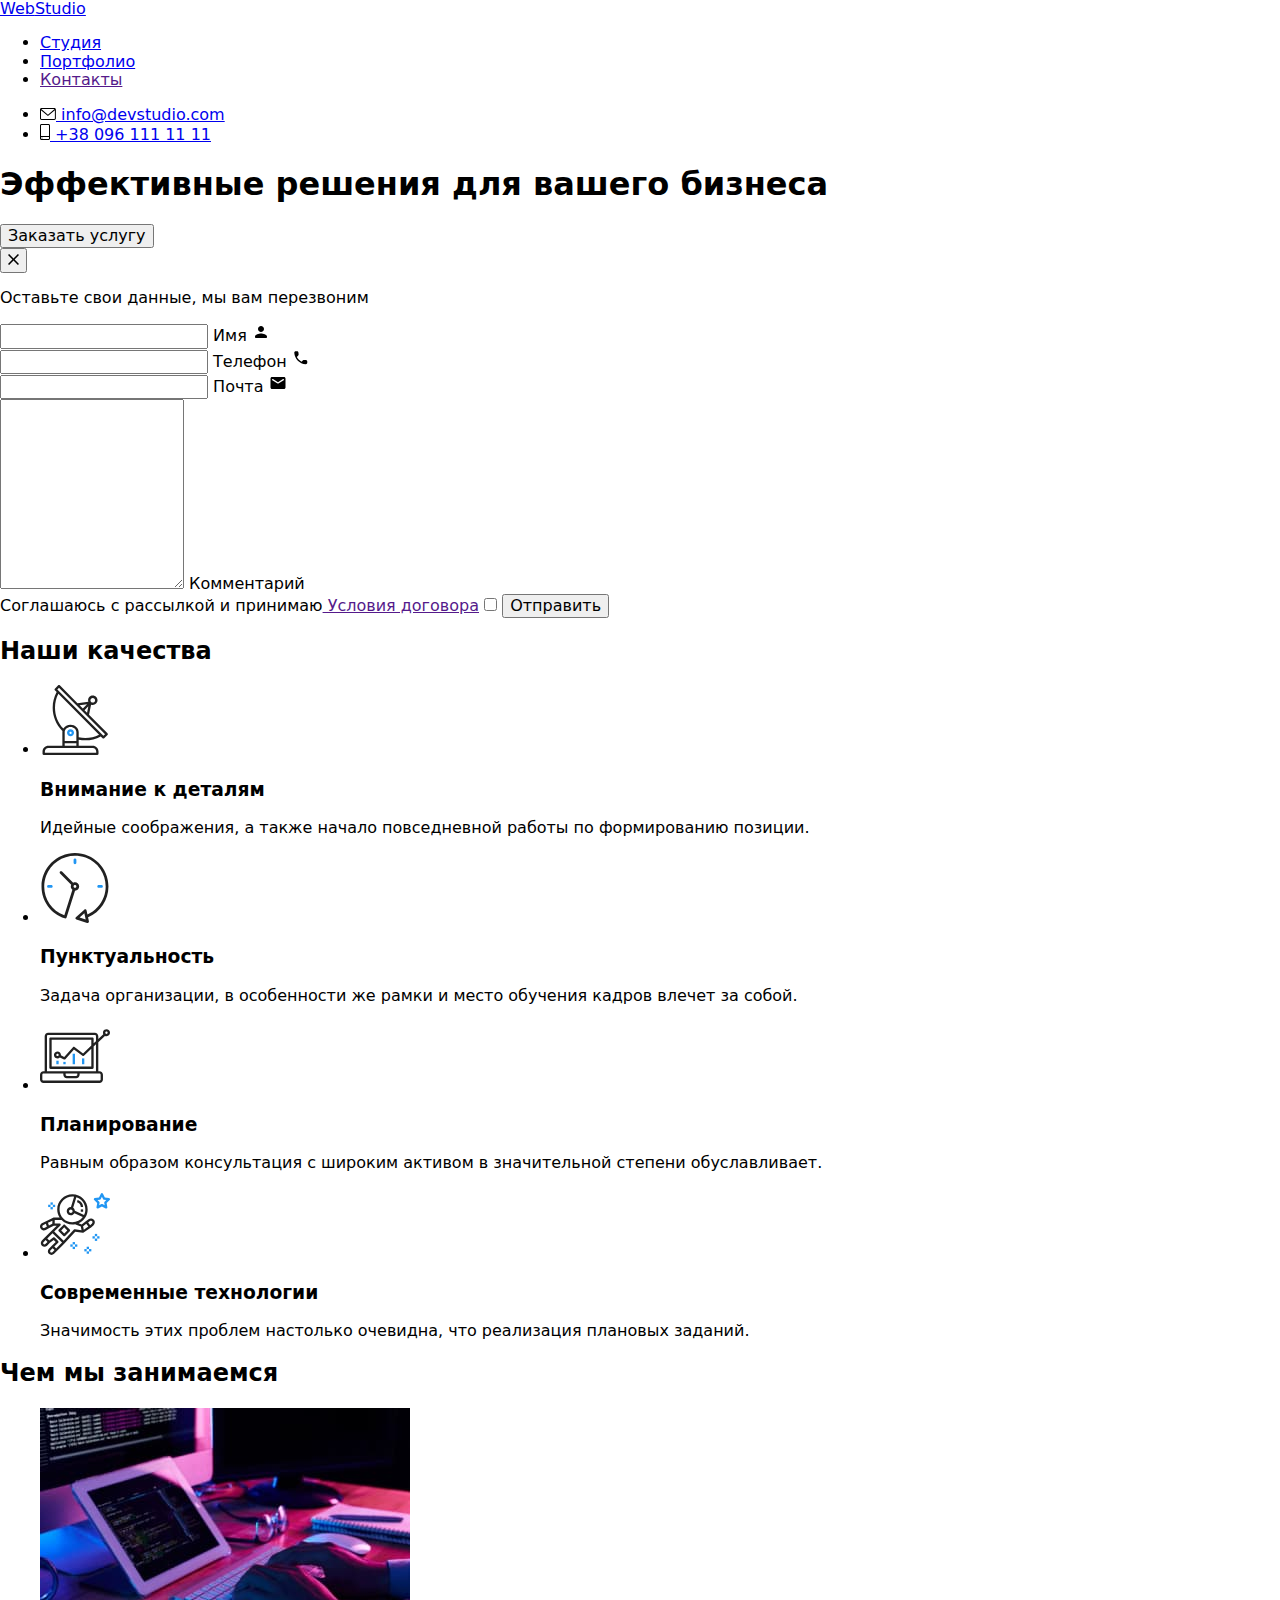
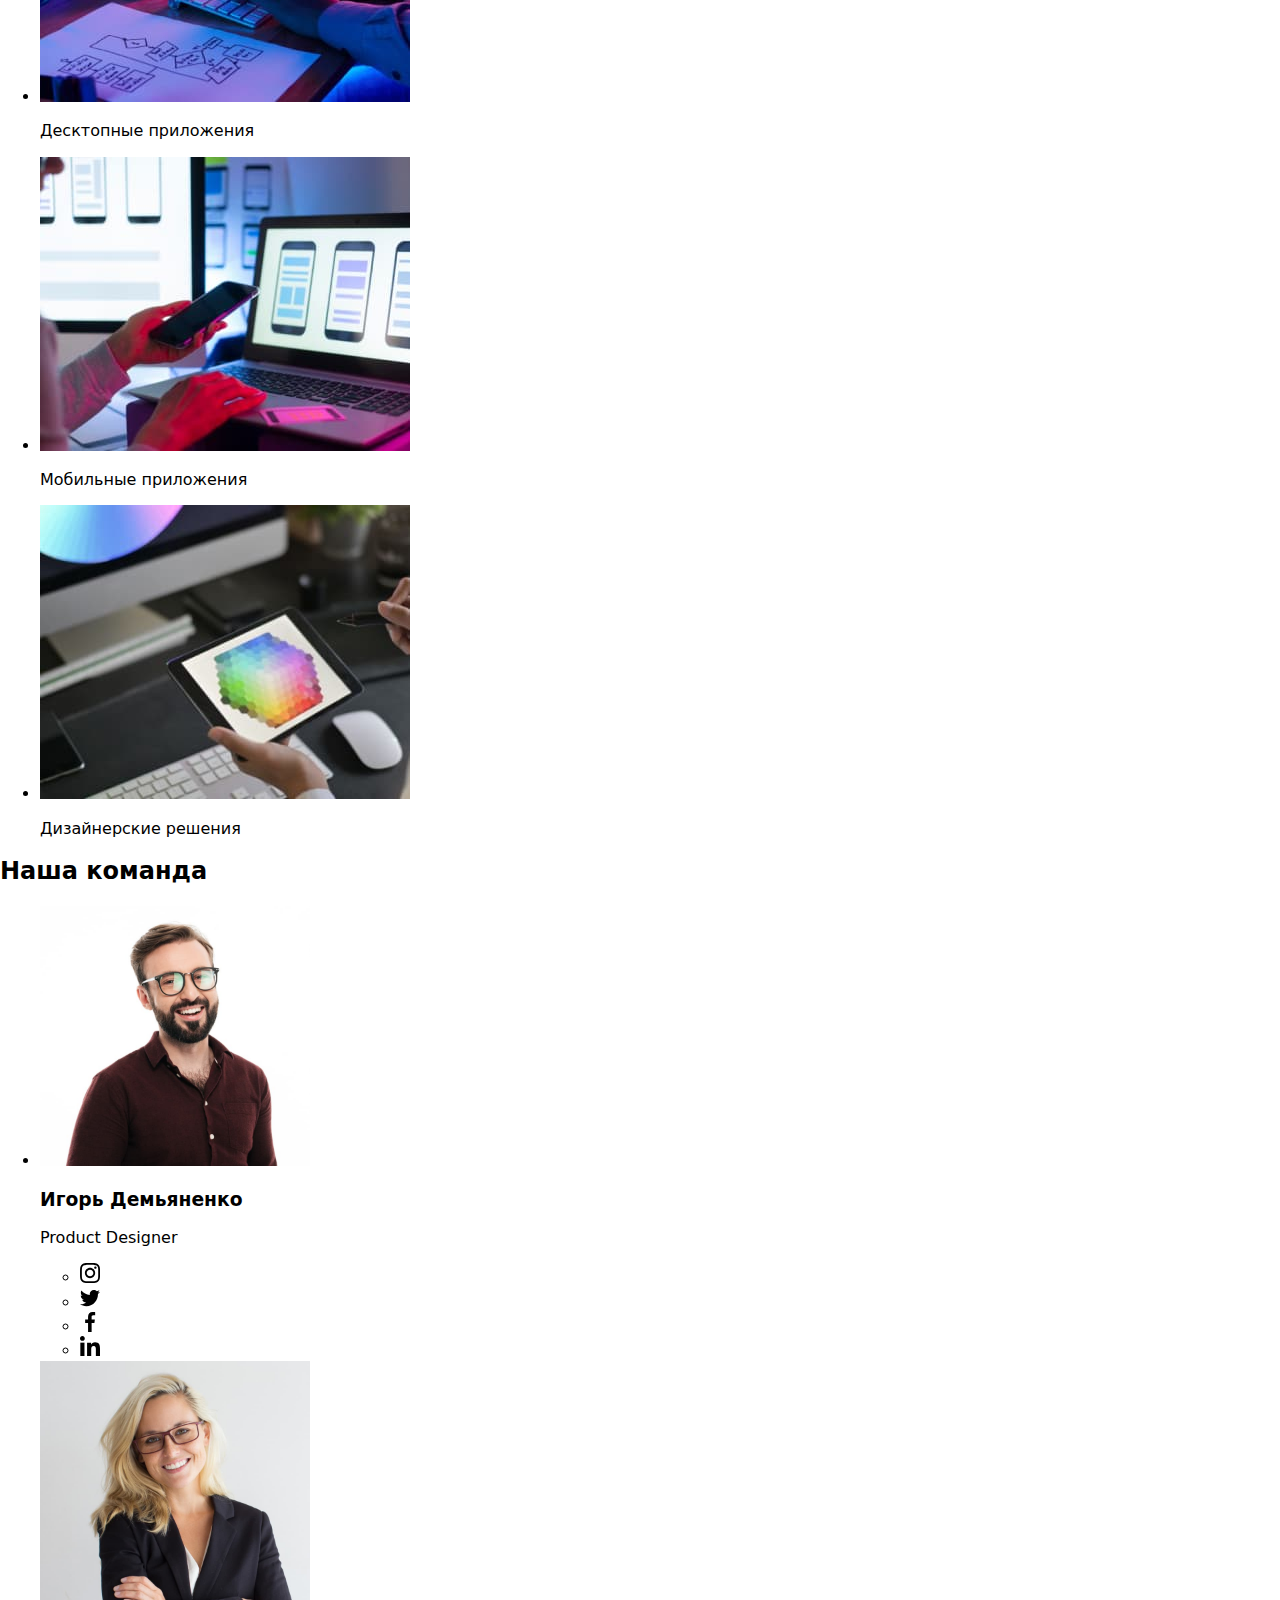
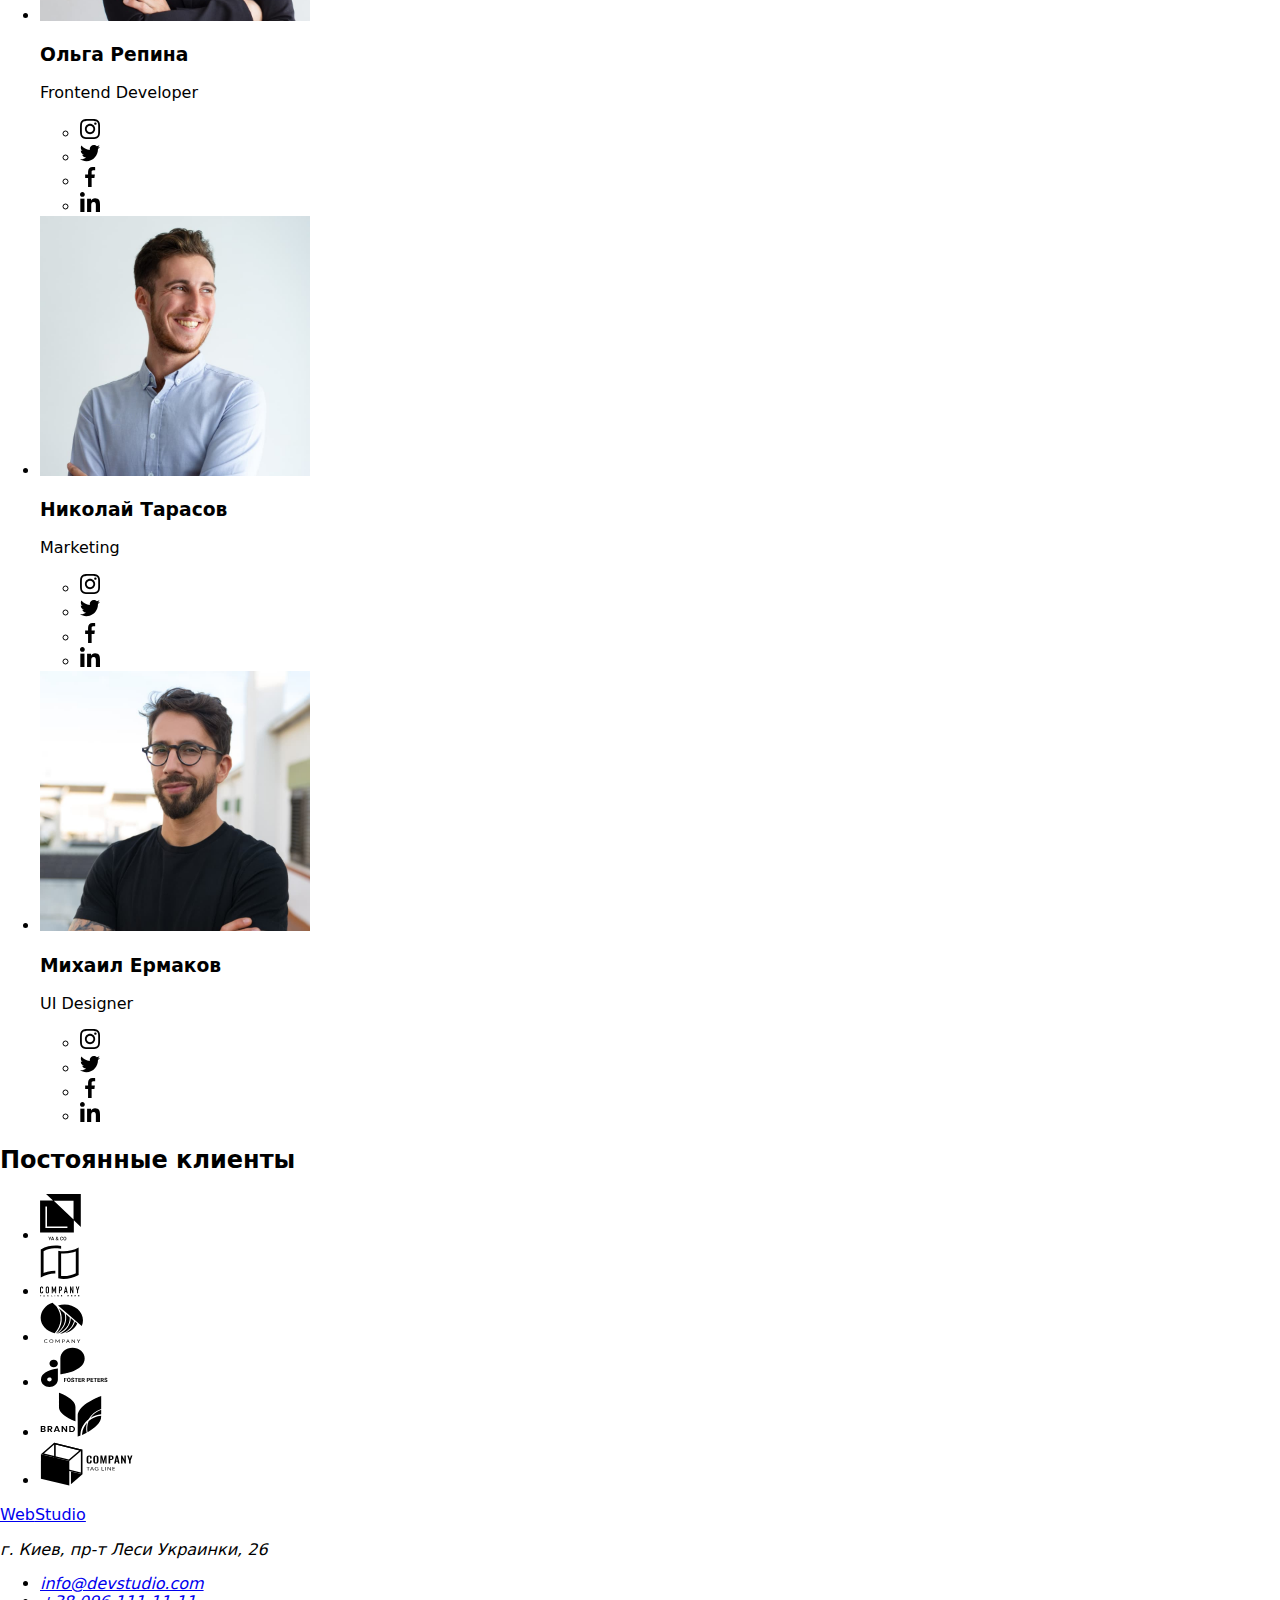
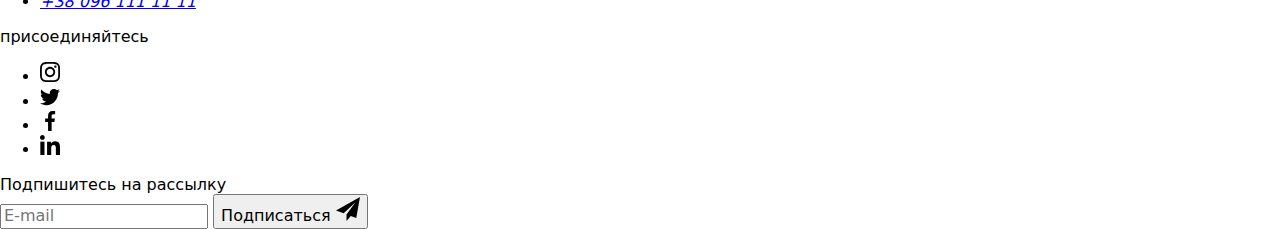
==== index.html @ 3dc2b3c8 "html" ====
<!DOCTYPE html>
<html lang="ru">
<head>
    <meta charset="UTF-8">
    <meta http-equiv="X-UA-Compatible" content="IE=edge">
    <meta name="viewport" content="width=device-width, initial-scale=1.0">
    <link rel="preconnect" href="https://fonts.googleapis.com">
    <link rel="preconnect" href="https://fonts.gstatic.com" crossorigin>
    <link href="https://fonts.googleapis.com/css2?family=Raleway:wght@700&family=Roboto:wght@400;500;700;900&display=swap"
        rel="stylesheet">
    <link rel="stylesheet" href="https://cdnjs.cloudflare.com/ajax/libs/modern-normalize/1.1.0/modern-normalize.min.css">
    <link rel="stylesheet" href="./css/main.min.css">
    <title>Document</title>
</head>
<body>
    <!-- Шапка -->
    <header class="header">        
        <div class="header__container">
                    <nav class="header__nav">
                        <a href="./index.html" class="logo logo--header">Web<span class="logo__element--black">Studio</span></a>
                        <ul class="header__list list">
                            <li class="header__items"><a href="./index.html" class="header__link header__link--current">Студия</a></li>
                            <li class="header__items"><a href="./portfolio.html" class="header__link">Портфолио</a></li>
                            <li class="header__items"><a href="" class="header__link">Контакты</a></li>
                        </ul>
                    </nav>
                    <ul class="header__list list">
                        <li class="header__items">                            
                            <a href="mailto:info@devstudio.com" class="header__link--inf">
                                <svg class="header__svg" width="16" height="12">
                                    <use href="./images/symbol-defs.svg#icon-envelope"></use>
                                </svg>
                                info@devstudio.com
                            </a>
                        </li>
                        <li class="header__items">
                            <a href="tel:+380961111111" class="header__link--inf">
                                <svg class="header__svg" width="10" height="16">
                                    <use href="./images/symbol-defs.svg#icon-smartphone"></use>
                                </svg>
                                +38 096 111 11 11
                            </a>
                        </li>
                    </ul>
        </div>     
    </header>   

    <!-- Основная часть -->
    <main>
        <!-- Герой -->
        <section class="hero">
            <div class="hero__container">
                <h1 class="hero__title">Эффективные решения для вашего бизнеса</h1>
                <button type="button" class="hero__button" data-modal-open>Заказать услугу</button>

                <div class="modal is-hidden" data-modal>
                    <div class="modal__content">
                        
                            <button type="button" class="modal__button--close" data-modal-close>
                                <svg class="modal__svg" width="11" height="11">
                                    <use href="./images/symbol-defs.svg#icon-close"></use>
                                </svg>
                            </button>                            
                        
                        <p class="modal__title">Оставьте свои данные, мы вам перезвоним</p>
                        <form class="form">
                            <div class="form__group">
                                <div class="form__elements">
                                    <input name="name-feedback" type="text" id="name-modal" class="form__input" placeholder=" ">
                                    <label for="name-modal" class="form__label">Имя</label>
                                    <svg class="form__svg" width="18" height="18">
                                        <use href="./images/symbol-defs.svg#icon-person"></use>
                                    </svg>
                                </div>
                                
                                <div class="form__elements">
                                    <input name="phone-feedback" type="tel" id="phone-modal" class="form__input" placeholder=" ">
                                    <label for="phone-modal" class="form__label">Телефон</label>
                                    <svg class="form__svg" width="18" height="18">
                                        <use href="./images/symbol-defs.svg#icon-phone"></use>
                                    </svg>
                                </div>
                                
                                <div class="form__elements">
                                    <input name="email-feedback" type="email" id="email-modal" class="form__input" placeholder=" ">
                                    <label for="email-modal" class="form__label">Почта</label>
                                    <svg class="form__svg" width="18" height="18">
                                        <use href="./images/symbol-defs.svg#icon-email"></use>
                                    </svg>
                                </div>
                                
                                <div class="form__elements">
                                    <textarea name="comments-feedback" id="comments-modal" rows="10" class="form__input form__input--textarea"
                                        placeholder=" "></textarea>
                                    <label for="comments-modal" class=" form__label form__label--textarea">Комментарий</label>                                    
                                </div>

                            </div>
                             <label for="check" class="form__checkbox--label">Соглашаюсь с рассылкой и принимаю<a class="form__link" href=""> Условия договора</a>
                                <input type="checkbox" id="check" class="form__checkbox--input">
                                <span class="form__checkbox--icon"></span>
                            </label>

                            <button type="submit" class="form__button">Отправить</button>
                            
                        </form>
                    </div>

                </div>
            </div>
        </section>

        <!-- качества -->
        <section class="quality">
            <div class="quality__container">                
                <h2 class="quality__title">Наши качества</h2>
                <ul class="quality__list list">
                    <li class="quality__item">
                        <div class="quality__img">                         
                            <svg class="quality__icon" width="70" height="70">
                                <use href="./images/symbol-defs.svg#icon-Group"></use>
                            </svg>
                        </div>
                        <h3 class="quality__name">Внимание к деталям</h3>
                        <p class="quality__description" lang="en">Идейные соображения, а также начало повседневной работы по формированию
                            позиции.</p>
                    </li>
                    <li class="quality__item">
                        <div class="quality__img">
                            <svg class="quality__icon" width="70" height="70">
                                <use href="./images/symbol-defs.svg#icon-clock"></use>
                            </svg>
                        </div>
                        <h3 class="quality__name">Пунктуальность</h3>
                        <p class="quality__description" lang="en">Задача организации, в особенности же рамки и место обучения кадров влечет за
                            собой.</p>
                    </li>
                    <li class="quality__item">
                        <div class="quality__img">
                            <svg class="quality__icon" width="70" height="70">
                                <use href="./images/symbol-defs.svg#icon-diagram"></use>
                            </svg>
                        </div>
                        <h3 class="quality__name">Планирование</h3>
                        <p class="quality__description" lang="en">Равным образом консультация с широким активом в значительной степени
                            обуславливает.</p>
                    </li>
                    <li class="quality__item">
                        <div class="quality__img">
                            <svg class="quality__icon" width="70" height="70">
                                <use href="./images/symbol-defs.svg#icon-astronaut"></use>
                            </svg>
                        </div>
                        <h3 class="quality__name">Современные технологии</h3>
                        <p class="quality__description" lang="en">Значимость этих проблем настолько очевидна, что реализация плановых заданий.
                        </p>
                    </li>
                </ul>
            </div>            
        </section>

        <!--Чем мы занимаемся  -->
        <section class="specialization">
            <div class="specialization__container">
                <h2 class="specialization__title">Чем мы занимаемся</h2>
                <ul class="specialization__list list">
                    <li class="specialization__item">
                        <img src="./images/1.jpg" alt="Работа над кодом" width="370" class="specialization__img">
                        <div class="specialization__content">
                            <p class="specialization__text">Десктопные приложения</p>
                        </div>
                    </li>
                    <li class="specialization__item">
                        <img src="./images/2.jpg" alt="Работа над макетом" width="370" class="specialization__img">
                        <div class="specialization__content">
                            <p class="specialization__text">Мобильные приложения</p>
                        </div>
                    </li>
                    <li class="specialization__item">
                        <img src="./images/3.jpg" alt="Работа над цветом" width="370" class="specialization__img">
                        <div class="specialization__content">
                            <p class="specialization__text">Дизайнерские решения</p>
                        </div>
                    </li>
                </ul>
            </div>
        </section>

        <!-- Наша команда -->
        <section class="employees">
            <div class="employees__container">
                <h2 class="employees__title">Наша команда</h2>
                <ul class = "employees__list list">
                    <li class="employees__item">
                        <img src="./images/p1.jpg" alt="Игорь Демьяненко" width="270" height="260" class="employees__img">
                        <div class="employees__content">
                            <h3 class="employees__name">Игорь Демьяненко</h3>
                            <p class="employees__position">Product Designer</p>
                            <ul class="networks list">
                                <li class="networks__item">
                                    <a href="" class="networks__link">
                                        <svg class="networks__svg" width="20" height="20">
                                            <use href="./images/symbol-defs.svg#icon-instagram"></use>
                                        </svg>
                                    </a>                                    
                                </li>
                                <li class="networks__item">
                                    <a href="" class="networks__link">
                                        <svg class="networks__svg" width="20" height="20">
                                            <use href="./images/symbol-defs.svg#icon-twitter"></use>
                                        </svg>
                                    </a>                                   
                                </li>
                                <li class="networks__item">
                                    <a href="" class="networks__link">
                                        <svg class="networks__svg" width="20" height="20">
                                            <use href="./images/symbol-defs.svg#icon-facebook"></use>
                                        </svg>
                                    </a>
                                </li>
                                <li class="networks__item">
                                   <a href="" class="networks__link">
                                        <svg class="networks__svg" width="20" height="20">
                                            <use href="./images/symbol-defs.svg#icon-linkedin"></use>
                                        </svg>
                                   </a>
                                </li>                                
                            </ul>
                        </div>
                    </li>
                    <li class="employees__item">
                        <img src="./images/p2.jpg" alt="Ольга Репина" width="270" height="260" class="employees__img">
                        <div class="employees__content">
                            <h3 class="employees__name">Ольга Репина</h3>
                            <p class="employees__position">Frontend Developer</p>
                             <ul class="networks list">
                                <li class="networks__item">
                                    <a href="" class="networks__link">
                                        <svg class="networks__svg" width="20" height="20">
                                            <use href="./images/symbol-defs.svg#icon-instagram"></use>
                                        </svg>
                                    </a>                                    
                                </li>
                                <li class="networks__item">
                                    <a href="" class="networks__link">
                                        <svg class="networks__svg" width="20" height="20">
                                            <use href="./images/symbol-defs.svg#icon-twitter"></use>
                                        </svg>
                                    </a>                                   
                                </li>
                                <li class="networks__item">
                                    <a href="" class="networks__link">
                                        <svg class="networks__svg" width="20" height="20">
                                            <use href="./images/symbol-defs.svg#icon-facebook"></use>
                                        </svg>
                                    </a>
                                </li>
                                <li class="networks__item">
                                   <a href="" class="networks__link">
                                        <svg class="networks__svg" width="20" height="20">
                                            <use href="./images/symbol-defs.svg#icon-linkedin"></use>
                                        </svg>
                                   </a>
                                </li>                                
                            </ul>
                        </div>
                    </li>
                    <li class="employees__item">
                        <img src="./images/p3.jpg" alt="Николай Тарасов" width="270" height="260" class="employees__img">
                        <div class="employees__content">
                            <h3 class="employees__name">Николай Тарасов</h3>
                            <p class="employees__position">Marketing</p>
                             <ul class="networks list">
                                <li class="networks__item">
                                    <a href="" class="networks__link">
                                        <svg class="networks__svg" width="20" height="20">
                                            <use href="./images/symbol-defs.svg#icon-instagram"></use>
                                        </svg>
                                    </a>                                    
                                </li>
                                <li class="networks__item">
                                    <a href="" class="networks__link">
                                        <svg class="networks__svg" width="20" height="20">
                                            <use href="./images/symbol-defs.svg#icon-twitter"></use>
                                        </svg>
                                    </a>                                   
                                </li>
                                <li class="networks__item">
                                    <a href="" class="networks__link">
                                        <svg class="networks__svg" width="20" height="20">
                                            <use href="./images/symbol-defs.svg#icon-facebook"></use>
                                        </svg>
                                    </a>
                                </li>
                                <li class="networks__item">
                                   <a href="" class="networks__link">
                                        <svg class="networks__svg" width="20" height="20">
                                            <use href="./images/symbol-defs.svg#icon-linkedin"></use>
                                        </svg>
                                   </a>
                                </li>                                
                            </ul>
                        </div>
                    </li>
                    <li class="employees__item">
                        <img src="./images/p4.jpg" alt="Михаил Ермаков" width="270" height="260" class="employees__img">
                        <div class="employees__content">
                            <h3 class="employees__name">Михаил Ермаков</h3>
                            <p class="employees__position">UI Designer</p>
                             <ul class="networks list">
                                <li class="networks__item">
                                    <a href="" class="networks__link">
                                        <svg class="networks__svg" width="20" height="20">
                                            <use href="./images/symbol-defs.svg#icon-instagram"></use>
                                        </svg>
                                    </a>                                    
                                </li>
                                <li class="networks__item">
                                    <a href="" class="networks__link">
                                        <svg class="networks__svg" width="20" height="20">
                                            <use href="./images/symbol-defs.svg#icon-twitter"></use>
                                        </svg>
                                    </a>                                   
                                </li>
                                <li class="networks__item">
                                    <a href="" class="networks__link">
                                        <svg class="networks__svg" width="20" height="20">
                                            <use href="./images/symbol-defs.svg#icon-facebook"></use>
                                        </svg>
                                    </a>
                                </li>
                                <li class="networks__item">
                                   <a href="" class="networks__link">
                                        <svg class="networks__svg" width="20" height="20">
                                            <use href="./images/symbol-defs.svg#icon-linkedin"></use>
                                        </svg>
                                   </a>
                                </li>                                
                            </ul>
                        </div>
                    </li>
                </ul>
            </div>
        </section>

        <!-- Постоянные клиенты -->
        <section class="customers">
            <div class="customers__container">
                <h2 class="customers__title">Постоянные клиенты</h2>
                <ul class="customers__list list">
                    <li class="customers__item">
                        <a class="customers__link" href="">
                            <svg class="customers__icon" width="41" height="46.7">
                                <use href="./images/symbol-defs.svg#icon-logo1"></use>
                            </svg>
                        </a>                        
                    </li>
                    <li class="customers__item">
                        <a class="customers__link" href="">
                            <svg class="customers__icon" width="40" height="52">
                                <use href="./images/symbol-defs.svg#icon-logo2"></use>
                            </svg>
                        </a>
                    </li>
                    <li class="customers__item">
                        <a class="customers__link" href="">
                            <svg class="customers__icon" width="43.46" height="41.18">
                                <use href="./images/symbol-defs.svg#icon-logo3"></use>
                            </svg>
                        </a>
                    </li>
                    <li class="customers__item">
                        <a class="customers__link" href="">
                            <svg class="customers__icon" width="84.44" height="40.62">
                                <use href="./images/symbol-defs.svg#icon-logo4"></use>
                            </svg>
                        </a>
                    </li>
                    <li class="customers__item">
                        <a class="customers__link" href="">
                            <svg class="customers__icon" width="62.54" height="45.43">
                                <use href="./images/symbol-defs.svg#icon-logo5"></use>
                            </svg>
                        </a>
                    </li>
                    <li class="customers__item">
                       <a class="customers__link" href="">
                           <svg class="customers__icon" width="93.79" height="43.93">
                                <use href="./images/symbol-defs.svg#icon-logo6"></use>
                            </svg>
                        </a>
                    </li>
                </ul>
            </div>
        </section>
    </main>
    
    <!-- подвал -->
    <footer class="footer">        
            <div class="footer__container">
                <div class="footer__content--right">
                    <a href="./index.html" class="logo">Web<span class="logo__element--white">Studio</span></a>
                    <address class="footer__address">
                        <p class="footer__text">г. Киев, пр-т Леси Украинки, 26</p>
                        <ul class="footer__list list">
                            <li class="footer__item"><a href="mailto:info@devstudio.com" class="footer__link">info@devstudio.com</a></li>
                            <li class="footer__item"><a href="tel:+380961111111" class="footer__link">+38 096 111 11 11</a></li>
                        </ul>
                    </address>
                </div>
                <div class="footer__content--networks">
                    <p class="footer__text--networks">присоединяйтесь</p>
                    <ul class="networks list">
                        <li class="networks__item">
                            <a href="" class="networks__link networks__link--footer">
                                <svg class="networks__svg networks__svg--footer" width="20" height="20">
                                    <use href="./images/symbol-defs.svg#icon-instagram"></use>
                                </svg>
                            </a>
                        </li>
                        <li class="networks__item">
                            <a href="" class="networks__link networks__link--footer">
                                <svg class="networks__svg networks__svg--footer" width="20" height="20">
                                    <use href="./images/symbol-defs.svg#icon-twitter"></use>
                                </svg>
                            </a>
                        </li>
                        <li class="networks__item">
                            <a href="" class="networks__link networks__link--footer">
                                <svg class="networks__svg networks__svg--footer" width="20" height="20">
                                    <use href="./images/symbol-defs.svg#icon-facebook"></use>
                                </svg>
                            </a>
                        </li>
                        <li class="networks__item">
                            <a href="" class="networks__link networks__link--footer">
                                <svg class="networks__svg networks__svg--footer" width="20" height="20">
                                    <use href="./images/symbol-defs.svg#icon-linkedin"></use>
                                </svg>
                            </a>
                        </li>
                    </ul>
                </div>
                <div class="footer__content--left">
                    <label for="email-footer" class="footer__label"> Подпишитесь на рассылку</label>
                    <div class="footer__content-button-input">                        
                        <input type="email" id="email-footer" class="footer__input" placeholder="E-mail">
                        <button type="submit" class="footer__button">
                            Подписаться
                            <svg class="footer__icon" width="24" height="24">
                                <use href="./images/symbol-defs.svg#icon-send"></use>
                            </svg>
                        </button>
                    </div>
                    
                </div>
            </div>    
    </footer>

    <script src="./js/modal.js"></script>
</body>
</html>
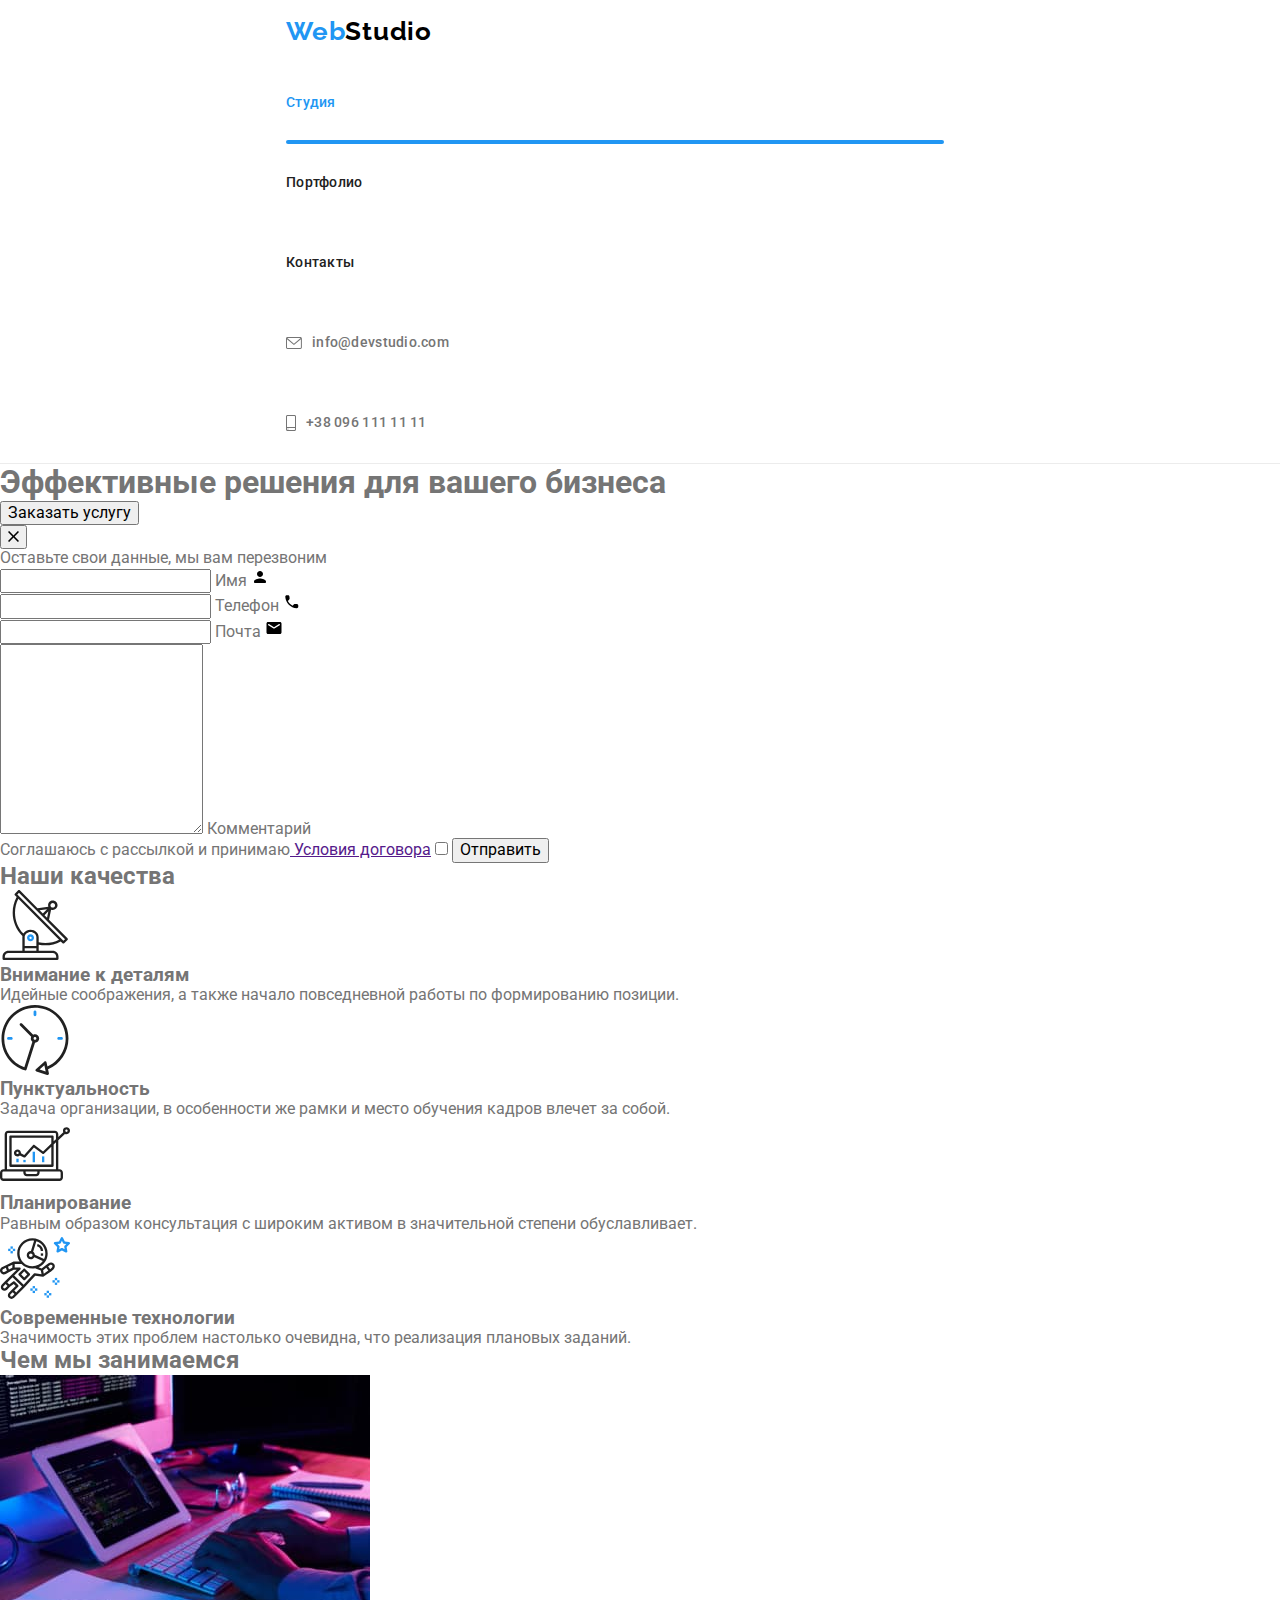
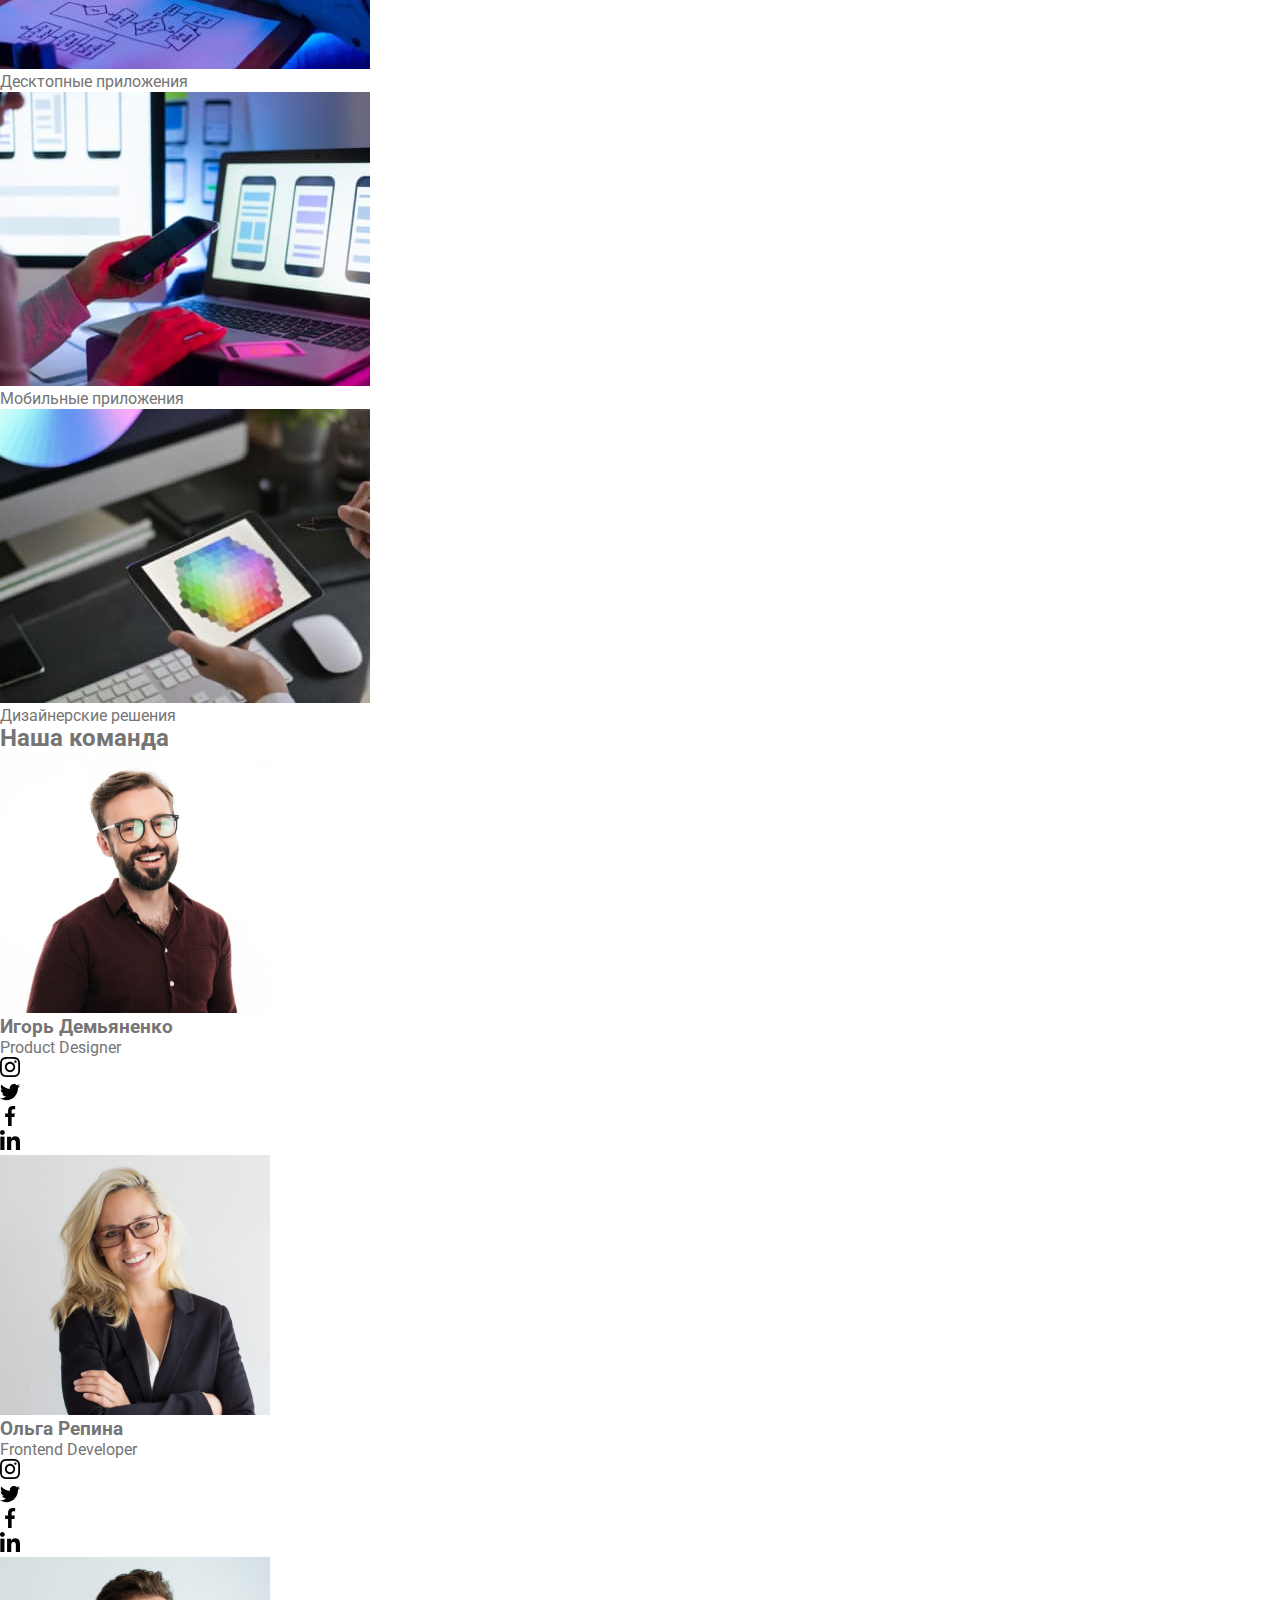
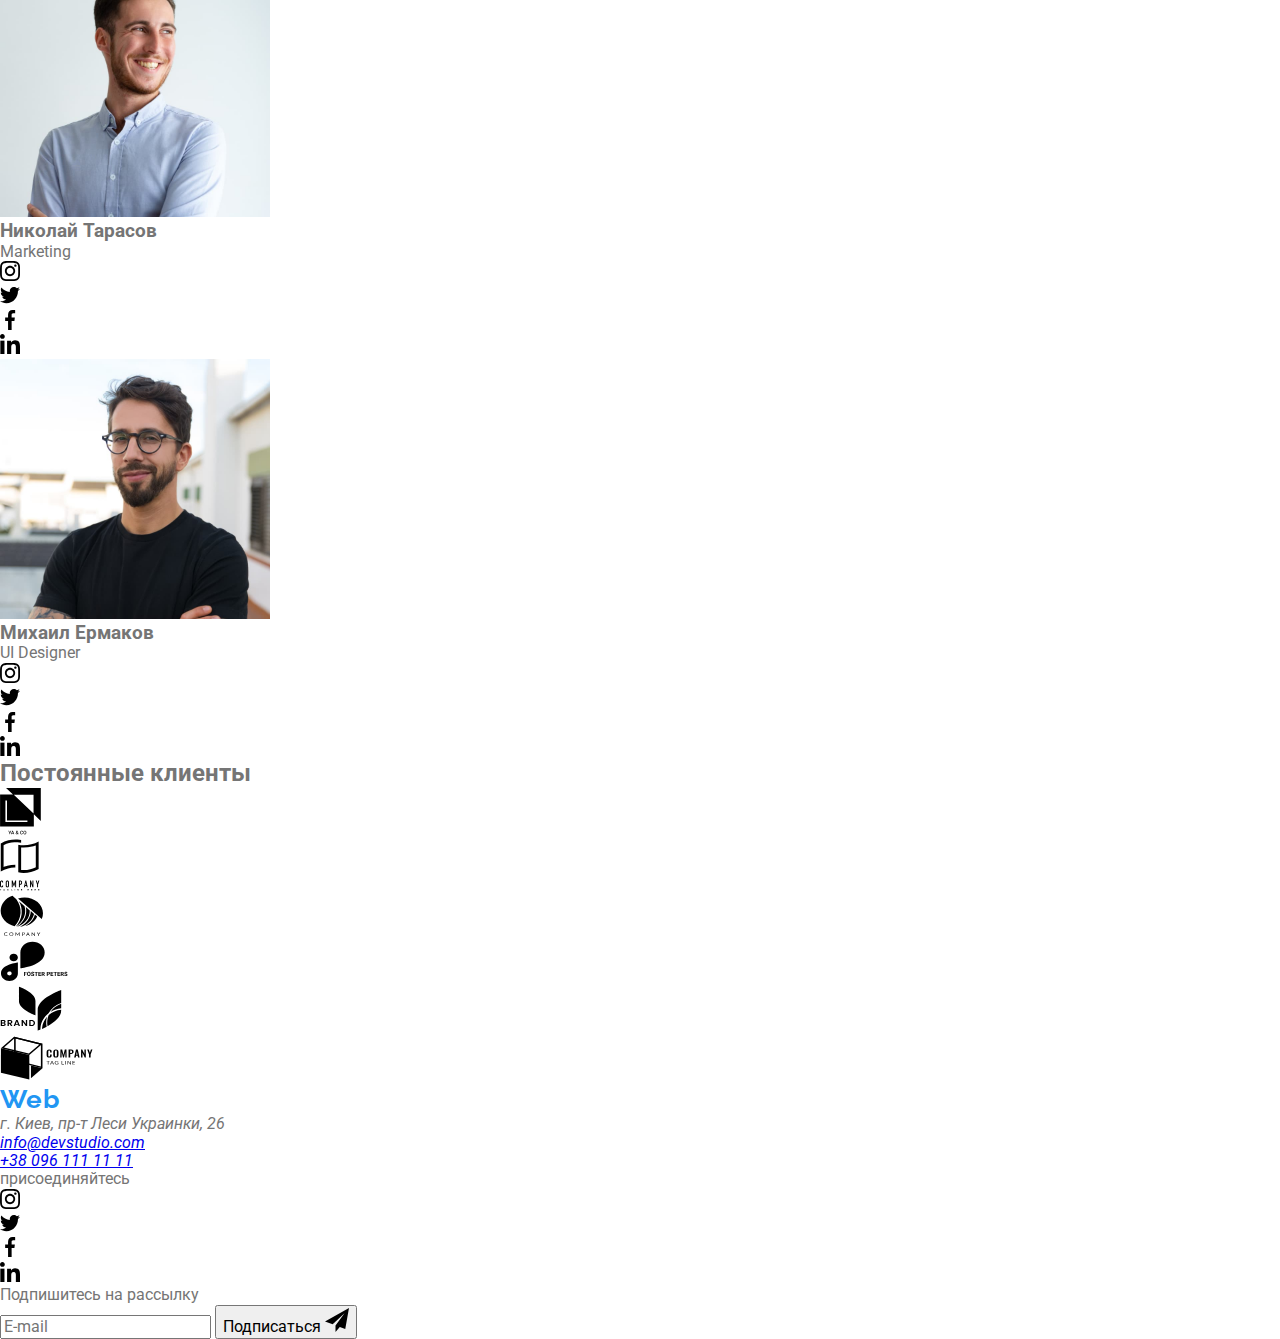
==== commit 1d0a4aa6: "menu" ====
--- a/index.html
+++ b/index.html
@@ -9,39 +9,68 @@
     <link href="https://fonts.googleapis.com/css2?family=Raleway:wght@700&family=Roboto:wght@400;500;700;900&display=swap"
         rel="stylesheet">
     <link rel="stylesheet" href="https://cdnjs.cloudflare.com/ajax/libs/modern-normalize/1.1.0/modern-normalize.min.css">
-    <link rel="stylesheet" href="./css/main.min.css">
+    <link rel="stylesheet" href="./css/main.css">
     <title>Document</title>
 </head>
-<body>
+<body class="body">
     <!-- Шапка -->
     <header class="header">        
         <div class="header__container">
-                    <nav class="header__nav">
-                        <a href="./index.html" class="logo logo--header">Web<span class="logo__element--black">Studio</span></a>
-                        <ul class="header__list list">
-                            <li class="header__items"><a href="./index.html" class="header__link header__link--current">Студия</a></li>
-                            <li class="header__items"><a href="./portfolio.html" class="header__link">Портфолио</a></li>
-                            <li class="header__items"><a href="" class="header__link">Контакты</a></li>
-                        </ul>
-                    </nav>
-                    <ul class="header__list list">
-                        <li class="header__items">                            
-                            <a href="mailto:info@devstudio.com" class="header__link--inf">
-                                <svg class="header__svg" width="16" height="12">
-                                    <use href="./images/symbol-defs.svg#icon-envelope"></use>
-                                </svg>
-                                info@devstudio.com
-                            </a>
-                        </li>
-                        <li class="header__items">
-                            <a href="tel:+380961111111" class="header__link--inf">
-                                <svg class="header__svg" width="10" height="16">
-                                    <use href="./images/symbol-defs.svg#icon-smartphone"></use>
-                                </svg>
-                                +38 096 111 11 11
-                            </a>
-                        </li>
-                    </ul>
+            <a href="./index.html" class="logo logo--header">Web<span class="logo__element--black">Studio</span></a>
+                    
+            <button type="button" class="header__button--burger" aria-expanded="false" aria-controls="menu-container" data-menu-button>
+                <svg  width="40" height="40">
+                    <use class="header__icon header__icon--open" href="./images/symbol-defs.svg#icon-menu"></use>
+                    <use class="header__icon header__icon--close" href="./images/symbol-defs.svg#icon-menu-close"></use>
+                </svg>
+            </button>
+
+            <div class="header__menu" data-menu>
+                        <nav class="header__nav">
+                            <ul class="header__list list">
+                                <li class="header__items"><a href="./index.html" class="header__link header__link--current">Студия</a></li>
+                                <li class="header__items"><a href="./portfolio.html" class="header__link">Портфолио</a></li>
+                                <li class="header__items"><a href="" class="header__link">Контакты</a></li>
+                            </ul>
+                        </nav>
+                        <div class="header__feedback">
+                            <ul class="header__list list">
+                                <li class="header__items">
+                                    <a href="mailto:info@devstudio.com" class="header__link--inf">
+                                        <svg class="header__svg" width="16" height="12">
+                                            <use href="./images/symbol-defs.svg#icon-envelope"></use>
+                                        </svg>
+                                        info@devstudio.com
+                                    </a>
+                                </li>
+                                <li class="header__items">
+                                    <a href="tel:+380961111111" class="header__link--inf">
+                                        <svg class="header__svg" width="10" height="16">
+                                            <use href="./images/symbol-defs.svg#icon-smartphone"></use>
+                                        </svg>
+                                        +38 096 111 11 11
+                                    </a>
+                                </li>
+                            </ul>
+                            
+                            <ul class="header__list list header__list--networks">
+                                <li class="header__networks">
+                                    <a href="" class="header__link">Instagram</a>
+                                </li>
+                                <li class="header__networks">
+                                    <a href="" class="header__link">Twitter</a>
+                                </li>
+                                <li class="header__networks">
+                                    <a href="" class="header__link">Facebook</a>
+                                </li>
+                                <li class="header__networks">
+                                    <a href="" class="header__link">LinkedIn</a>
+                                </li>
+                            </ul>
+                        </div>
+            </div>
+
+                   
         </div>     
     </header>   
 
@@ -458,5 +487,6 @@
     </footer>
 
     <script src="./js/modal.js"></script>
+    <script src="./js/menu.js"></script>
 </body>
 </html>--- a/css/main.css
+++ b/css/main.css
@@ -0,0 +1,341 @@
+:root {
+  --primary-text-color: #757575;
+  --title-text-color: #212121;
+  --accent-color: #2196f3;
+  --primary-white-color: #ffffff;
+  --second-bg-color: #f5f4fa;
+  --logo-black: #000000;
+  --hero-footer-bg: #2f303a;
+  --addres-color: rgba(255, 255, 255, 0.6);
+  --border-color: #ececec;
+  --network-color: #afb1b8;
+  --network-bg-footer: rgba(255, 255, 255, 0.1);
+  --overlay-card-bgcolor: rgba(33, 150, 243, 0.9);
+  --backdrop-bg: rgba(0, 0, 0, 0.2);
+}
+
+body {
+  background-color: var(--primary-white-color);
+  color: var(--primary-text-color);
+  font-family: Roboto, sans-serif;
+  font-style: normal;
+}
+
+h1,
+h2,
+h3,
+h4,
+p,
+ul {
+  margin: 0;
+  padding: 0;
+}
+
+.list {
+  list-style: none;
+}
+
+.header__container {
+  padding: 0 15px;
+  /*outline: 1px solid red;*/
+  margin: 0 auto;
+  width: 1200px;
+}
+
+@media screen and (max-width: 767px) {
+  .header__container {
+    width: 450px;
+  }
+}
+
+@media screen and (min-width: 768px) and (max-width: 1599px) {
+  .header__container {
+    width: 738px;
+  }
+}
+
+.logo {
+  display: block;
+  color: var(--accent-color);
+  font-family: Raleway, sans-serif;
+  font-style: normal;
+  font-weight: bold;
+  font-size: 26px;
+  line-height: 31px;
+  letter-spacing: 0.03em;
+  text-decoration: none;
+}
+
+.logo--header {
+  padding: 16px 0;
+}
+
+@media screen and (min-width: 768px) {
+  .logo--header {
+    margin-right: 90px;
+  }
+}
+
+.logo__element--black {
+  color: var(--logo-black);
+}
+
+.logo__element--white {
+  color: var(--primary-white-color);
+}
+
+.header {
+  border-bottom: 1px solid var(--border-color);
+}
+
+.header__container {
+  position: relative;
+}
+
+@media screen and (min-width: 768px) {
+  .header__list > .header__items:not(:last-child) {
+    margin-right: 50px;
+  }
+}
+
+.header__svg {
+  margin-right: 10px;
+  fill: currentColor;
+  -webkit-transition: fill 250ms cubic-bezier(0.4, 0, 0.2, 1);
+  transition: fill 250ms cubic-bezier(0.4, 0, 0.2, 1);
+}
+
+@media screen and (max-width: 767px) {
+  .header__svg {
+    display: none;
+  }
+}
+
+.header__link--inf:focus > .header__svg,
+.header__link--inf:hover > .header__svg {
+  fill: currentColor;
+}
+
+.header__button--burger {
+  display: none;
+}
+
+@media screen and (max-width: 767px) {
+  .header__button--burger {
+    position: absolute;
+    z-index: 1000;
+    top: 10px;
+    right: 15px;
+    display: -webkit-box;
+    display: -ms-flexbox;
+    display: flex;
+    -webkit-box-align: center;
+        -ms-flex-align: center;
+            align-items: center;
+    -webkit-box-pack: center;
+        -ms-flex-pack: center;
+            justify-content: center;
+    border: none;
+    background-color: var(--primary-white-color);
+  }
+}
+
+.header__icon {
+  fill: var(--title-text-color);
+  -webkit-transition: fill 250ms cubic-bezier(0.4, 0, 0.2, 1);
+  transition: fill 250ms cubic-bezier(0.4, 0, 0.2, 1);
+}
+
+.header__button--burger:hover .header__icon,
+.header__button--burger:focus .header__icon {
+  fill: var(--accent-color);
+}
+
+.header__icon--close {
+  display: none;
+}
+
+.header__button--burger.is-open .header__icon--close {
+  display: block;
+}
+
+.header__button--burger.is-open .header__icon--open {
+  display: none;
+}
+
+.header__button--burger.is-open {
+  position: fixed;
+}
+
+.header__button--burger.is-open .body {
+  overflow: hidden;
+}
+
+@media screen and (max-width: 767px) {
+  .header__menu.is-open {
+    display: block;
+    position: fixed;
+    top: 0;
+    left: 0;
+    opacity: 1;
+    width: 100%;
+    height: 100vh;
+    background-color: var(--primary-white-color);
+    z-index: 100;
+    padding: 48px 40px;
+  }
+}
+
+@media screen and (max-width: 767px) {
+  .header__menu {
+    display: none;
+    -webkit-transition: opacity 250ms cubic-bezier(0.4, 0, 0.2, 1);
+    transition: opacity 250ms cubic-bezier(0.4, 0, 0.2, 1);
+  }
+}
+
+.header__list--networks {
+  display: none;
+}
+
+@media screen and (max-width: 767px) {
+  .header__list--networks {
+    display: -webkit-box;
+    display: -ms-flexbox;
+    display: flex;
+    margin-top: 64px;
+    vertical-align: bottom;
+  }
+}
+
+@media screen and (max-width: 767px) {
+  .header__feedback {
+    position: absolute;
+    left: 40px;
+    bottom: 48px;
+  }
+}
+
+.header__networks .header__link {
+  font-weight: 500;
+  font-size: 18px;
+  line-height: 1.22;
+  letter-spacing: 0.02em;
+  color: var(--accent-color);
+}
+
+.header__networks {
+  position: relative;
+  display: -webkit-box;
+  display: -ms-flexbox;
+  display: flex;
+}
+
+.header__networks:not(:last-child) {
+  margin-right: 10px;
+  border-right: 1px solid rgba(33, 33, 33, 0.2);
+}
+
+.header__networks:not(:last-child) .header__link {
+  padding-right: 10px;
+}
+
+.header__link {
+  display: block;
+  text-decoration: none;
+  color: var(--title-text-color);
+  font-weight: 500;
+  font-size: 14px;
+  line-height: 1.14;
+  letter-spacing: 0.02em;
+  -webkit-transition: color 250ms cubic-bezier(0.4, 0, 0.2, 1);
+  transition: color 250ms cubic-bezier(0.4, 0, 0.2, 1);
+}
+
+@media screen and (max-width: 767px) {
+  .header__items:not(:last-child) .header__link {
+    padding-bottom: 32px;
+  }
+}
+
+.header__link:focus, .header__link:hover {
+  color: var(--accent-color);
+}
+
+@media screen and (max-width: 767px) {
+  .header__link {
+    font-size: 40px;
+    line-height: 1.18;
+  }
+}
+
+@media screen and (min-width: 768px) {
+  .header__link {
+    padding: 32px 0;
+  }
+}
+
+.header__link--current {
+  color: var(--accent-color);
+  position: relative;
+}
+
+.header__link--current::after {
+  content: '';
+  position: absolute;
+  display: block;
+  left: 0;
+  bottom: -1px;
+  width: 100%;
+  height: 4px;
+  border-radius: 2px;
+  background-color: var(--accent-color);
+}
+
+@media screen and (max-width: 767px) {
+  .header__link--current::after {
+    display: none;
+  }
+}
+
+.header__link--inf {
+  display: block;
+  color: var(--primary-text-color);
+  text-decoration: none;
+  font-weight: 500;
+  font-size: 14px;
+  line-height: 1.14;
+  letter-spacing: 0.02em;
+  -webkit-transition: color 250ms cubic-bezier(0.4, 0, 0.2, 1);
+  transition: color 250ms cubic-bezier(0.4, 0, 0.2, 1);
+}
+
+@media screen and (max-width: 767px) {
+  .header__items:not(:last-child) .header__link--inf {
+    padding-bottom: 32px;
+  }
+}
+
+.header__link--inf:hover, .header__link--inf:focus {
+  color: var(--accent-color);
+}
+
+@media screen and (max-width: 767px) {
+  .header__link--inf {
+    font-size: 24px;
+    line-height: 1.17;
+  }
+}
+
+@media screen and (min-width: 768px) {
+  .header__link--inf {
+    display: -webkit-box;
+    display: -ms-flexbox;
+    display: flex;
+    -webkit-box-align: center;
+        -ms-flex-align: center;
+            align-items: center;
+    padding: 32px 0;
+  }
+}
+/*# sourceMappingURL=main.css.map */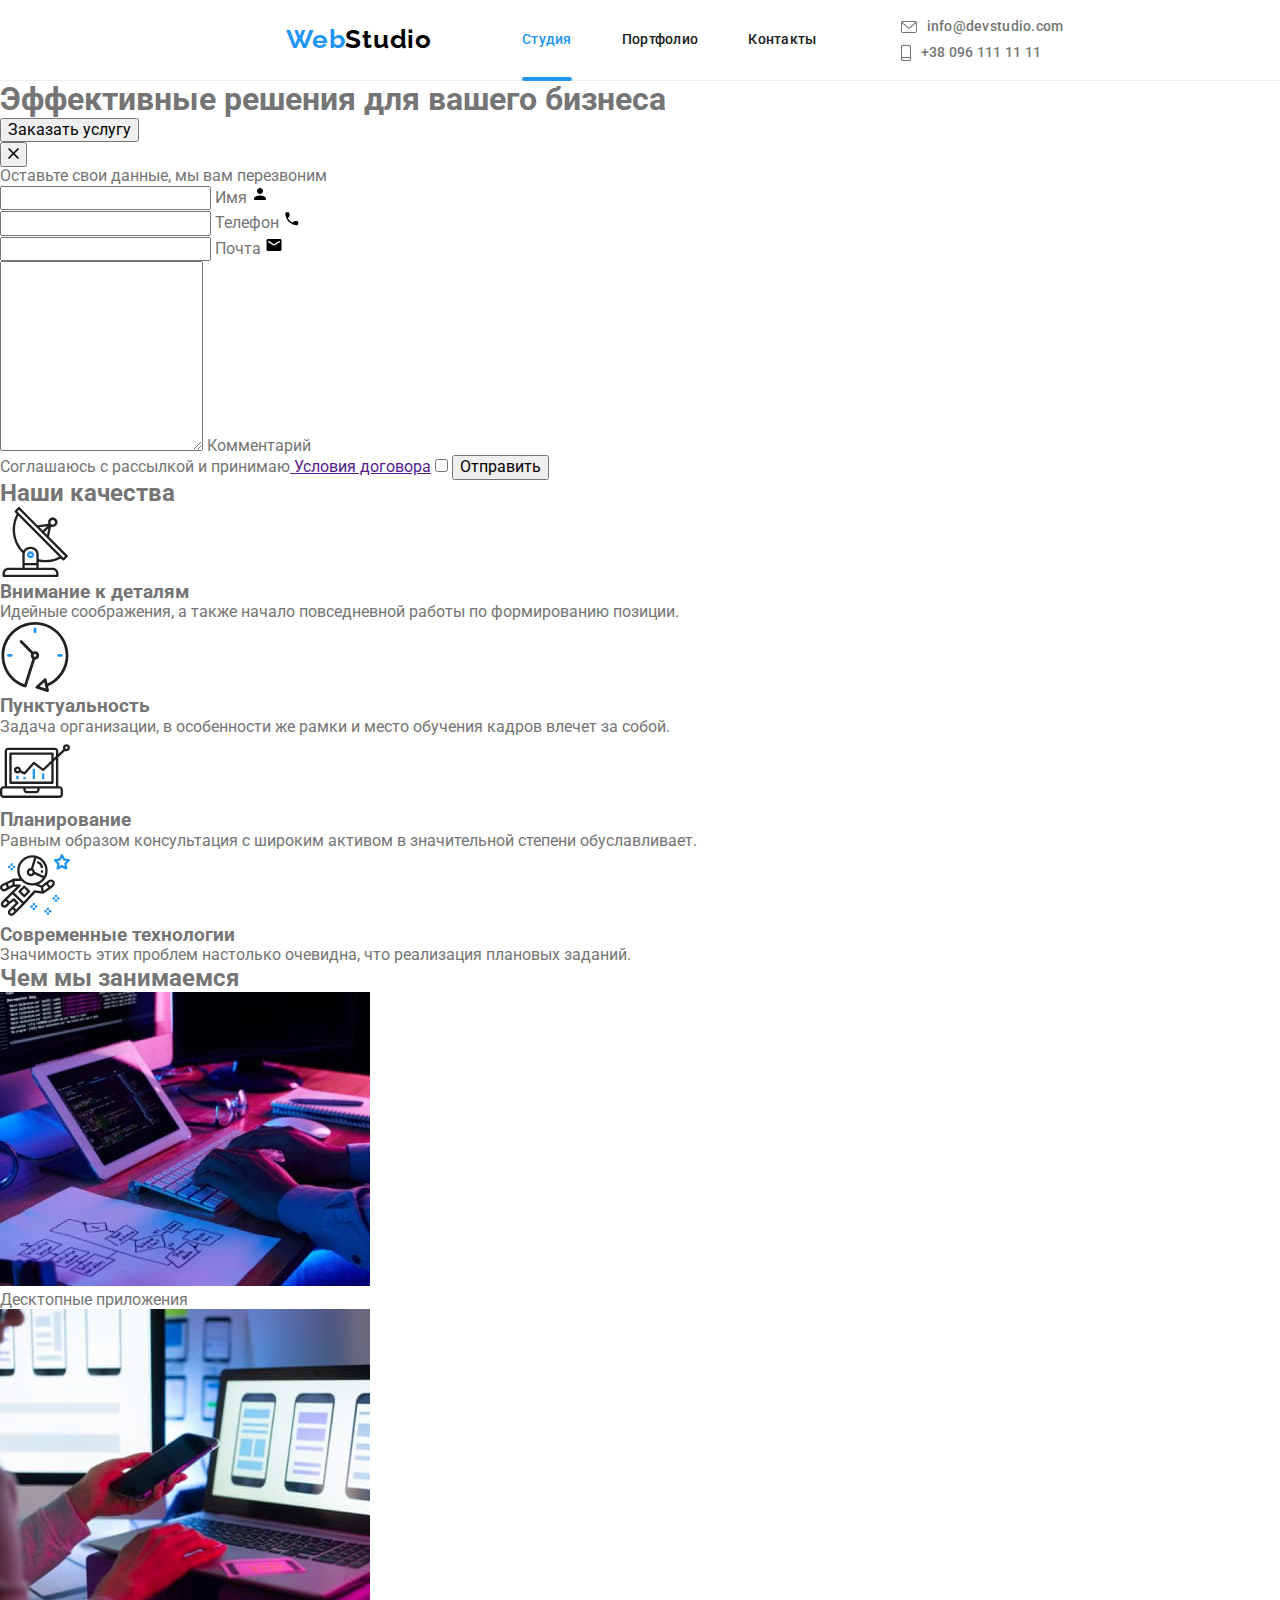
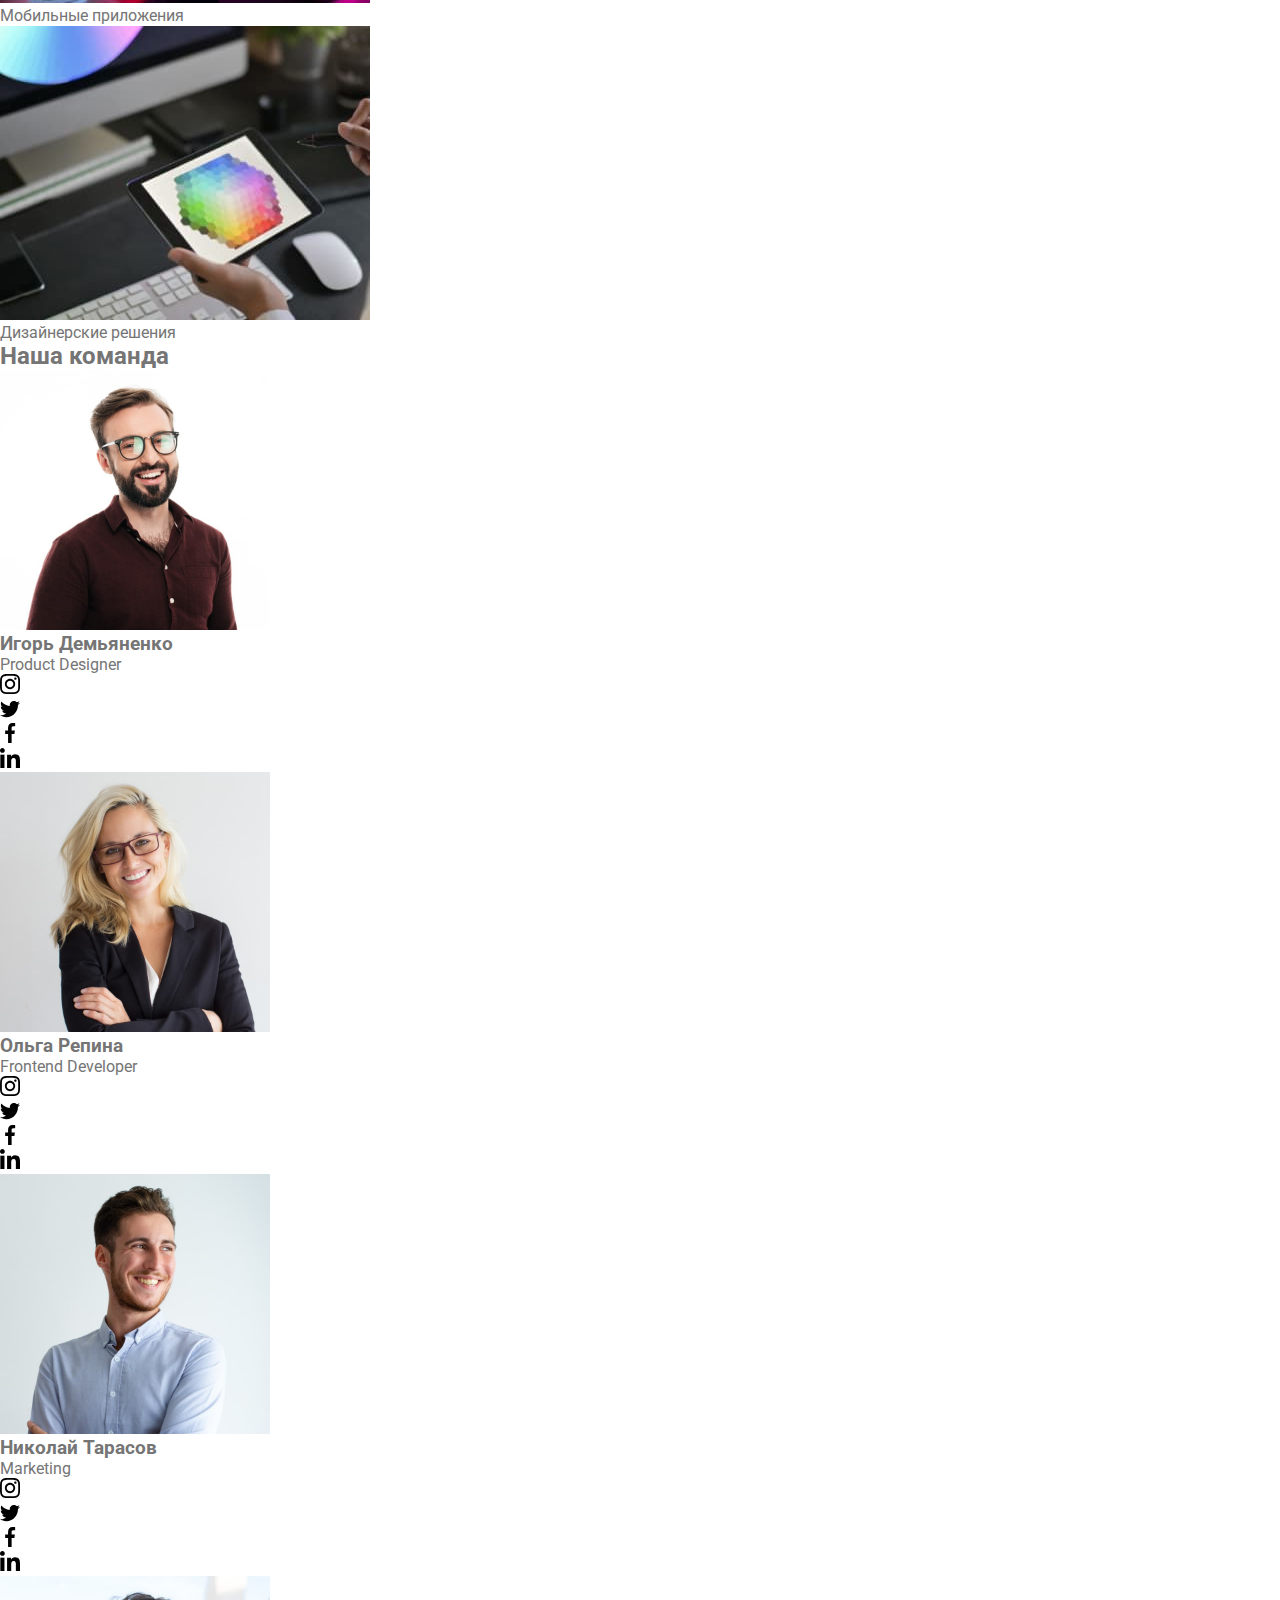
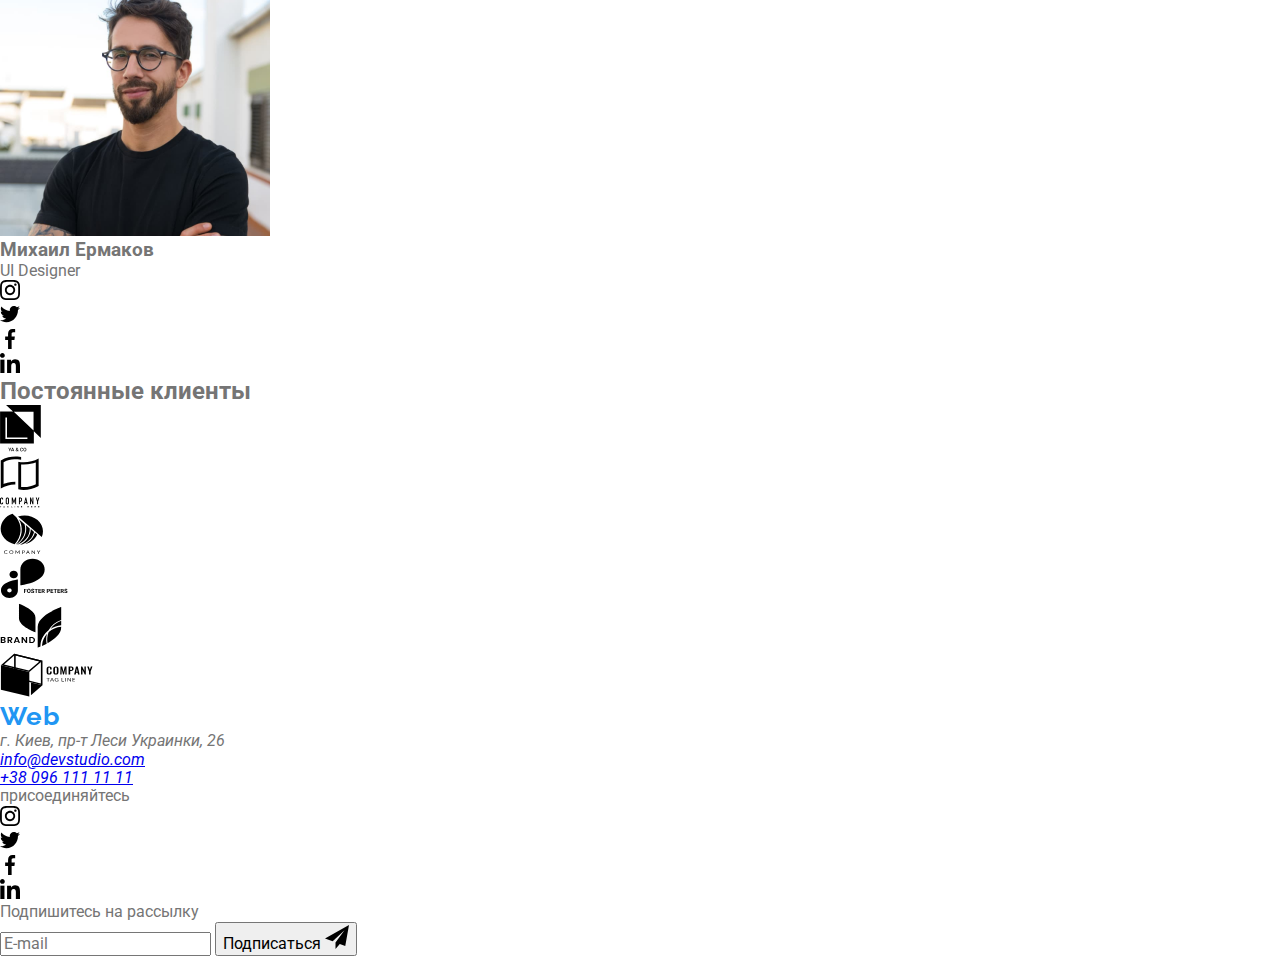
==== commit 2ccb0738: "header" ====
--- a/index.html
+++ b/index.html
@@ -32,10 +32,11 @@
                                 <li class="header__items"><a href="./portfolio.html" class="header__link">Портфолио</a></li>
                                 <li class="header__items"><a href="" class="header__link">Контакты</a></li>
                             </ul>
-                        </nav>
+                        </nav>  
+                        
                         <div class="header__feedback">
-                            <ul class="header__list list">
-                                <li class="header__items">
+                            <ul class="header__list list header__list--contacts">
+                                <li class="header__items header__items--contacts">
                                     <a href="mailto:info@devstudio.com" class="header__link--inf">
                                         <svg class="header__svg" width="16" height="12">
                                             <use href="./images/symbol-defs.svg#icon-envelope"></use>
@@ -43,7 +44,7 @@
                                         info@devstudio.com
                                     </a>
                                 </li>
-                                <li class="header__items">
+                                <li class="header__items header__items--contacts">
                                     <a href="tel:+380961111111" class="header__link--inf">
                                         <svg class="header__svg" width="10" height="16">
                                             <use href="./images/symbol-defs.svg#icon-smartphone"></use>
--- a/css/main.css
+++ b/css/main.css
@@ -88,13 +88,55 @@
   border-bottom: 1px solid var(--border-color);
 }
 
-.header__container {
-  position: relative;
+@media screen and (max-width: 767px) {
+  .header__container {
+    position: relative;
+  }
+}
+
+@media screen and (min-width: 768px) {
+  .header__container {
+    display: -webkit-box;
+    display: -ms-flexbox;
+    display: flex;
+    -webkit-box-align: center;
+        -ms-flex-align: center;
+            align-items: center;
+  }
+}
+
+@media screen and (min-width: 768px) {
+  .header__nav {
+    margin-right: 84px;
+  }
+}
+
+@media screen and (min-width: 768px) {
+  .header__list {
+    display: -webkit-box;
+    display: -ms-flexbox;
+    display: flex;
+  }
+}
+
+@media screen and (min-width: 768px) and (max-width: 1599px) {
+  .header__list--contacts {
+    -webkit-box-orient: vertical;
+    -webkit-box-direction: normal;
+        -ms-flex-direction: column;
+            flex-direction: column;
+  }
 }
 
 @media screen and (min-width: 768px) {
   .header__list > .header__items:not(:last-child) {
     margin-right: 50px;
+  }
+}
+
+@media screen and (min-width: 768px) and (max-width: 1599px) {
+  .header__list > .header__items--contacts:not(:last-child) {
+    margin-right: 0px;
   }
 }
 
@@ -165,10 +207,35 @@
 
 .header__button--burger.is-open {
   position: fixed;
+  top: 10px;
+  right: 15px;
 }
 
 .header__button--burger.is-open .body {
   overflow: hidden;
+}
+
+@media screen and (max-width: 767px) {
+  .header__menu {
+    display: none;
+    -webkit-transition: opacity 250ms cubic-bezier(0.4, 0, 0.2, 1);
+    transition: opacity 250ms cubic-bezier(0.4, 0, 0.2, 1);
+  }
+}
+
+@media screen and (min-width: 768px) {
+  .header__menu {
+    display: -webkit-box;
+    display: -ms-flexbox;
+    display: flex;
+    -webkit-box-align: center;
+        -ms-flex-align: center;
+            align-items: center;
+    width: 100%;
+    -webkit-box-pack: justify;
+        -ms-flex-pack: justify;
+            justify-content: space-between;
+  }
 }
 
 @media screen and (max-width: 767px) {
@@ -177,20 +244,12 @@
     position: fixed;
     top: 0;
     left: 0;
+    right: 0;
+    bottom: 0;
     opacity: 1;
-    width: 100%;
-    height: 100vh;
     background-color: var(--primary-white-color);
     z-index: 100;
     padding: 48px 40px;
-  }
-}
-
-@media screen and (max-width: 767px) {
-  .header__menu {
-    display: none;
-    -webkit-transition: opacity 250ms cubic-bezier(0.4, 0, 0.2, 1);
-    transition: opacity 250ms cubic-bezier(0.4, 0, 0.2, 1);
   }
 }
 
@@ -214,14 +273,6 @@
     left: 40px;
     bottom: 48px;
   }
-}
-
-.header__networks .header__link {
-  font-weight: 500;
-  font-size: 18px;
-  line-height: 1.22;
-  letter-spacing: 0.02em;
-  color: var(--accent-color);
 }
 
 .header__networks {
@@ -234,10 +285,6 @@
 .header__networks:not(:last-child) {
   margin-right: 10px;
   border-right: 1px solid rgba(33, 33, 33, 0.2);
-}
-
-.header__networks:not(:last-child) .header__link {
-  padding-right: 10px;
 }
 
 .header__link {
@@ -258,6 +305,18 @@
   }
 }
 
+.header__networks .header__link {
+  font-weight: 500;
+  font-size: 18px;
+  line-height: 1.22;
+  letter-spacing: 0.02em;
+  color: var(--accent-color);
+}
+
+.header__networks:not(:last-child) .header__link {
+  padding-right: 10px;
+}
+
 .header__link:focus, .header__link:hover {
   color: var(--accent-color);
 }
@@ -316,6 +375,12 @@
   }
 }
 
+@media screen and (min-width: 768px) {
+  .header__items:not(:last-child) .header__link--inf {
+    padding-bottom: 10px;
+  }
+}
+
 .header__link--inf:hover, .header__link--inf:focus {
   color: var(--accent-color);
 }
@@ -335,6 +400,11 @@
     -webkit-box-align: center;
         -ms-flex-align: center;
             align-items: center;
+  }
+}
+
+@media screen and (min-width: 1600px) {
+  .header__link--inf {
     padding: 32px 0;
   }
 }
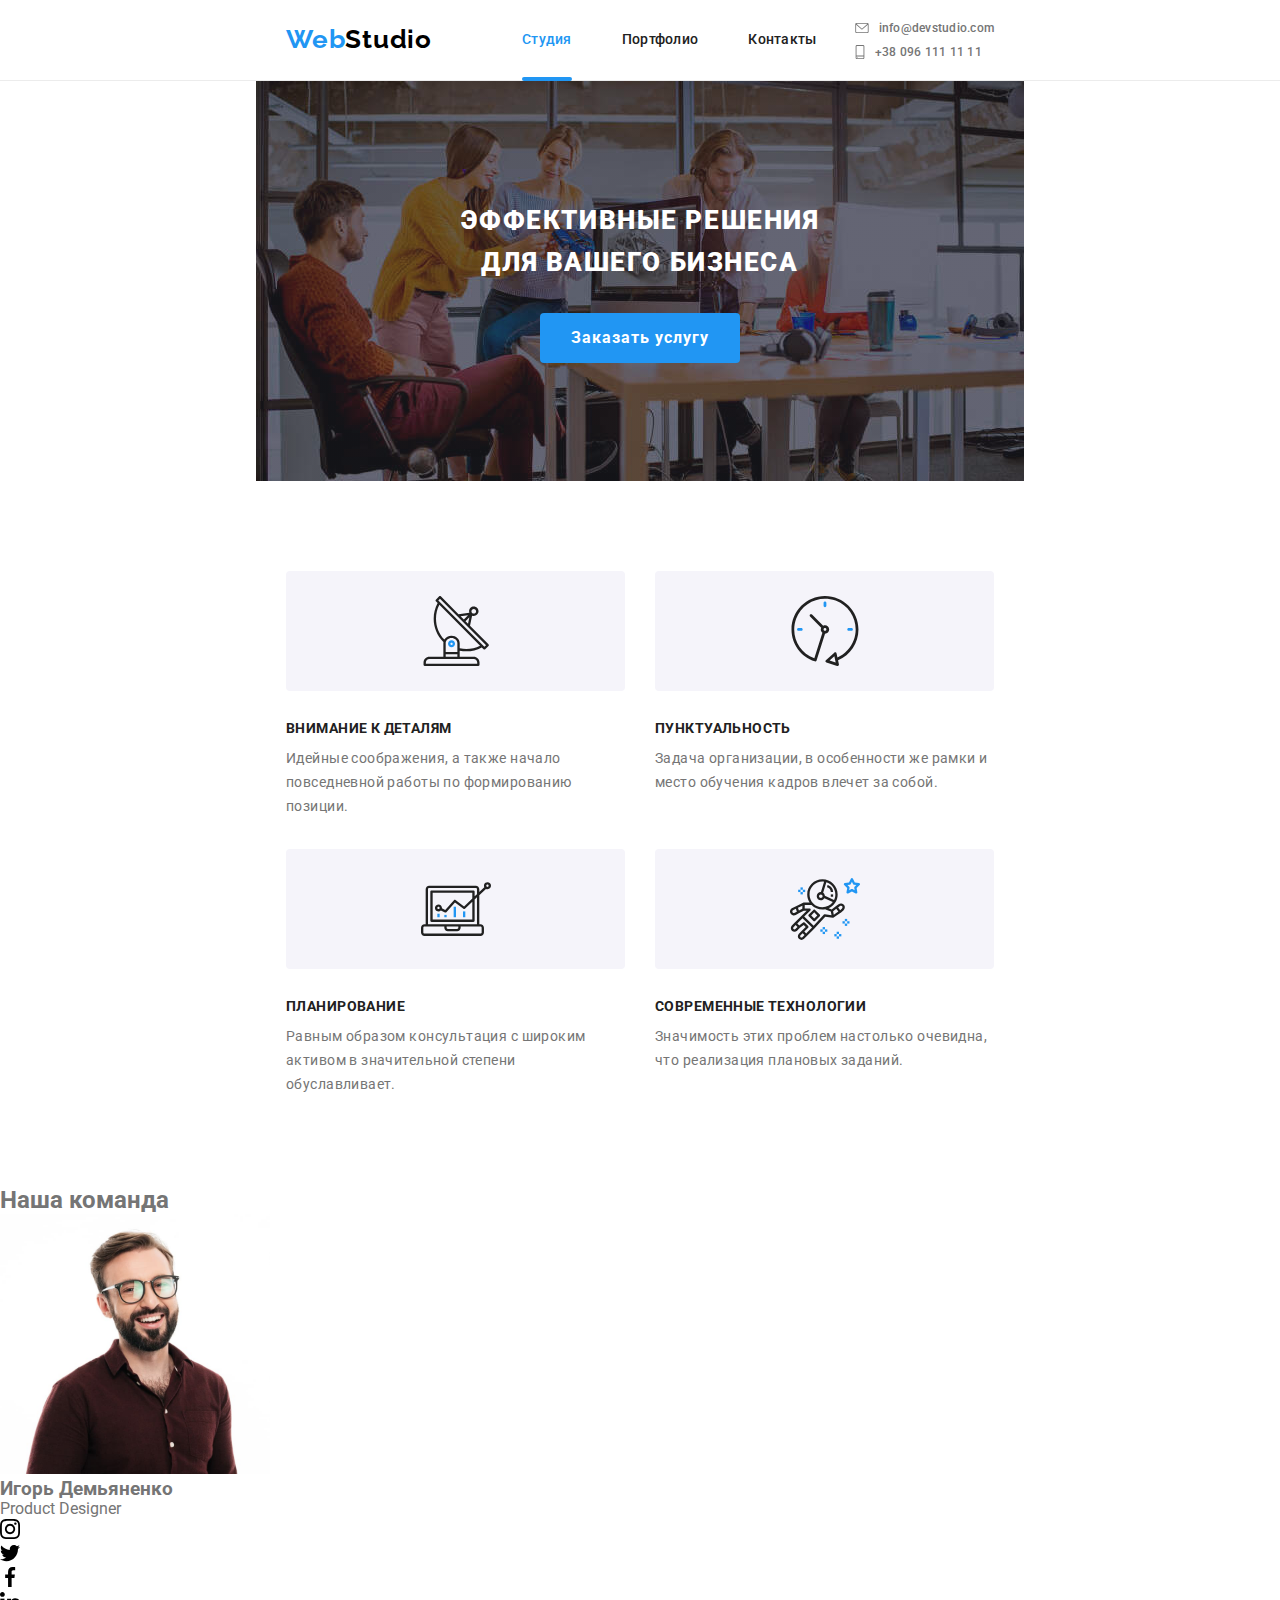
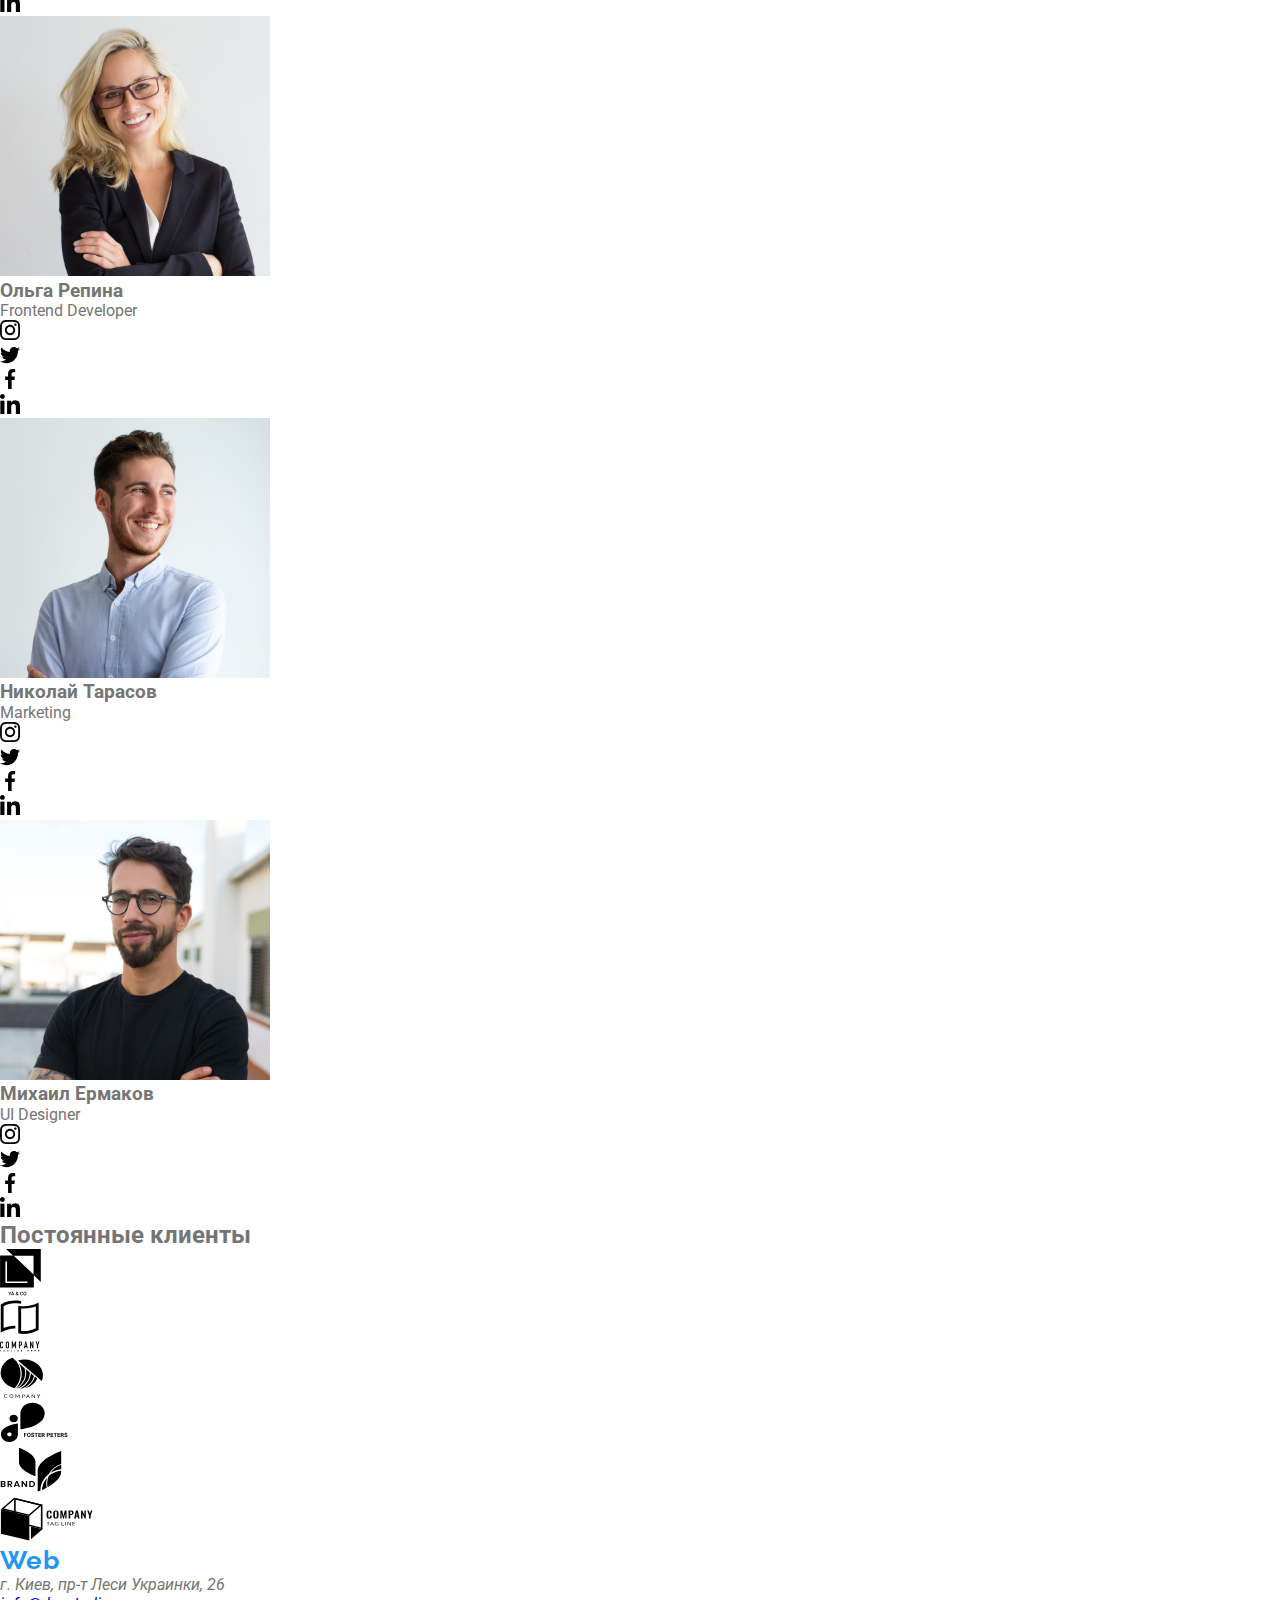
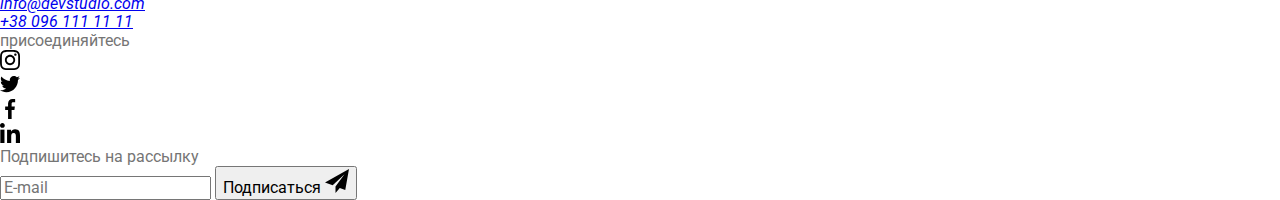
==== commit de1774f5: "hero" ====
--- a/index.html
+++ b/index.html
@@ -38,7 +38,7 @@
                             <ul class="header__list list header__list--contacts">
                                 <li class="header__items header__items--contacts">
                                     <a href="mailto:info@devstudio.com" class="header__link--inf">
-                                        <svg class="header__svg" width="16" height="12">
+                                        <svg class="header__svg header__svg--email">
                                             <use href="./images/symbol-defs.svg#icon-envelope"></use>
                                         </svg>
                                         info@devstudio.com
@@ -46,7 +46,7 @@
                                 </li>
                                 <li class="header__items header__items--contacts">
                                     <a href="tel:+380961111111" class="header__link--inf">
-                                        <svg class="header__svg" width="10" height="16">
+                                        <svg class="header__svg header__svg--phone">
                                             <use href="./images/symbol-defs.svg#icon-smartphone"></use>
                                         </svg>
                                         +38 096 111 11 11
--- a/css/main.css
+++ b/css/main.css
@@ -35,7 +35,7 @@
   list-style: none;
 }
 
-.header__container {
+.header__container, .hero__container, .quality__container, .specialization__container {
   padding: 0 15px;
   /*outline: 1px solid red;*/
   margin: 0 auto;
@@ -43,15 +43,65 @@
 }
 
 @media screen and (max-width: 767px) {
-  .header__container {
+  .header__container, .hero__container, .quality__container, .specialization__container {
     width: 450px;
   }
 }
 
 @media screen and (min-width: 768px) and (max-width: 1599px) {
-  .header__container {
+  .header__container, .hero__container, .quality__container, .specialization__container {
     width: 738px;
   }
+}
+
+.hero__button, .form__button {
+  display: -webkit-box;
+  display: -ms-flexbox;
+  display: flex;
+  -webkit-box-align: center;
+      -ms-flex-align: center;
+          align-items: center;
+  -webkit-box-pack: center;
+      -ms-flex-pack: center;
+          justify-content: center;
+  width: 200px;
+  height: 50px;
+  background-color: var(--accent-color);
+  border: none;
+  border-radius: 4px;
+  font-family: Roboto;
+  font-style: normal;
+  color: var(--primary-white-color);
+  font-weight: bold;
+  line-height: 1.87;
+  border: none;
+  border-radius: 4px;
+  letter-spacing: 0.06em;
+  cursor: pointer;
+  -webkit-transition: -webkit-box-shadow 250ms cubic-bezier(0.4, 0, 0.2, 1);
+  transition: -webkit-box-shadow 250ms cubic-bezier(0.4, 0, 0.2, 1);
+  transition: box-shadow 250ms cubic-bezier(0.4, 0, 0.2, 1);
+  transition: box-shadow 250ms cubic-bezier(0.4, 0, 0.2, 1), -webkit-box-shadow 250ms cubic-bezier(0.4, 0, 0.2, 1);
+}
+
+.quality, .specialization {
+  padding: 90px 0;
+}
+
+.quality__title {
+  visibility: hidden;
+  width: 0;
+  height: 0;
+}
+
+.specialization__title {
+  margin-bottom: 50px;
+  color: var(--title-text-color);
+  font-weight: bold;
+  font-size: 36px;
+  line-height: 1.2;
+  text-align: center;
+  letter-spacing: 0.03em;
 }
 
 .logo {
@@ -106,12 +156,6 @@
 }
 
 @media screen and (min-width: 768px) {
-  .header__nav {
-    margin-right: 84px;
-  }
-}
-
-@media screen and (min-width: 768px) {
   .header__list {
     display: -webkit-box;
     display: -ms-flexbox;
@@ -150,6 +194,30 @@
 @media screen and (max-width: 767px) {
   .header__svg {
     display: none;
+  }
+}
+
+.header__svg--email {
+  width: 14px;
+  height: 10px;
+}
+
+@media screen and (min-width: 1600px) {
+  .header__svg--email {
+    width: 16px;
+    height: 12px;
+  }
+}
+
+.header__svg--phone {
+  width: 10px;
+  height: 14px;
+}
+
+@media screen and (min-width: 1600px) {
+  .header__svg--phone {
+    width: 12px;
+    height: 16px;
   }
 }
 
@@ -400,6 +468,8 @@
     -webkit-box-align: center;
         -ms-flex-align: center;
             align-items: center;
+    font-size: 12px;
+    line-height: 1.17;
   }
 }
 
@@ -408,4 +478,522 @@
     padding: 32px 0;
   }
 }
+
+.hero {
+  max-width: 480px;
+  margin: 0 auto;
+  padding: 118px 0;
+  background-image: -webkit-gradient(linear, left top, right top, from(rgba(47, 48, 58, 0.4)), to(rgba(47, 48, 58, 0.4))), url("../../images/hero_mobile.jpg");
+  background-image: linear-gradient(to right, rgba(47, 48, 58, 0.4), rgba(47, 48, 58, 0.4)), url("../../images/hero_mobile.jpg");
+  background-size: cover;
+  background-repeat: no-repeat;
+  background-position: center;
+}
+
+@media (min-device-pixel-ratio: 2), (-webkit-min-device-pixel-ratio: 2), (min-resolution: 192dpi), (min-resolution: 2dppx) {
+  .hero {
+    background-image: -webkit-gradient(linear, left top, right top, from(rgba(47, 48, 58, 0.4)), to(rgba(47, 48, 58, 0.4))), url("../../images/hero_mobile@2x.jpg");
+    background-image: linear-gradient(to right, rgba(47, 48, 58, 0.4), rgba(47, 48, 58, 0.4)), url("../../images/hero_mobile@2x.jpg");
+  }
+}
+
+@media screen and (min-width: 767px) {
+  .hero {
+    max-width: 768px;
+    background-image: -webkit-gradient(linear, left top, right top, from(rgba(47, 48, 58, 0.4)), to(rgba(47, 48, 58, 0.4))), url("../../images/hero_tablet.jpg");
+    background-image: linear-gradient(to right, rgba(47, 48, 58, 0.4), rgba(47, 48, 58, 0.4)), url("../../images/hero_tablet.jpg");
+  }
+}
+
+@media screen and (min-width: 767px) and (min-device-pixel-ratio: 2), screen and (min-width: 767px) and (-webkit-min-device-pixel-ratio: 2), screen and (min-width: 767px) and (min-resolution: 192dpi), screen and (min-width: 767px) and (min-resolution: 2dppx) {
+  .hero {
+    background-image: -webkit-gradient(linear, left top, right top, from(rgba(47, 48, 58, 0.4)), to(rgba(47, 48, 58, 0.4))), url("../../images/hero_tablet@2x.jpg");
+    background-image: linear-gradient(to right, rgba(47, 48, 58, 0.4), rgba(47, 48, 58, 0.4)), url("../../images/hero_tablet@2x.jpg");
+  }
+}
+
+@media screen and (min-width: 1599px) {
+  .hero {
+    padding: 200px 0;
+    max-width: 1600px;
+    background-image: -webkit-gradient(linear, left top, right top, from(rgba(47, 48, 58, 0.4)), to(rgba(47, 48, 58, 0.4))), url("../../images/hero.jpg");
+    background-image: linear-gradient(to right, rgba(47, 48, 58, 0.4), rgba(47, 48, 58, 0.4)), url("../../images/hero.jpg");
+  }
+}
+
+@media screen and (min-width: 1599px) and (min-device-pixel-ratio: 2), screen and (min-width: 1599px) and (-webkit-min-device-pixel-ratio: 2), screen and (min-width: 1599px) and (min-resolution: 192dpi), screen and (min-width: 1599px) and (min-resolution: 2dppx) {
+  .hero {
+    background-image: -webkit-gradient(linear, left top, right top, from(rgba(47, 48, 58, 0.4)), to(rgba(47, 48, 58, 0.4))), url("../../images/hero@2x.jpg");
+    background-image: linear-gradient(to right, rgba(47, 48, 58, 0.4), rgba(47, 48, 58, 0.4)), url("../../images/hero@2x.jpg");
+  }
+}
+
+.hero__container {
+  width: 390px;
+}
+
+@media screen and (min-width: 1599px) {
+  .hero__container {
+    width: 696px;
+  }
+}
+
+.hero__title {
+  margin-bottom: 30px;
+  color: var(--primary-white-color);
+  font-weight: 900;
+  font-size: 26px;
+  line-height: 1.62;
+  text-align: center;
+  letter-spacing: 0.06em;
+  text-transform: uppercase;
+}
+
+@media screen and (min-width: 1600px) {
+  .hero__title {
+    font-size: 44px;
+    line-height: 1.4;
+  }
+}
+
+.hero__button {
+  margin: 0 auto;
+  -webkit-transition: -webkit-box-shadow 250ms cubic-bezier(0.4, 0, 0.2, 1);
+  transition: -webkit-box-shadow 250ms cubic-bezier(0.4, 0, 0.2, 1);
+  transition: box-shadow 250ms cubic-bezier(0.4, 0, 0.2, 1);
+  transition: box-shadow 250ms cubic-bezier(0.4, 0, 0.2, 1), -webkit-box-shadow 250ms cubic-bezier(0.4, 0, 0.2, 1);
+}
+
+.hero__button:hover, .hero__button:focus {
+  -webkit-box-shadow: 0px 4px 4px rgba(0, 0, 0, 0.15);
+          box-shadow: 0px 4px 4px rgba(0, 0, 0, 0.15);
+}
+
+.modal {
+  position: fixed;
+  top: 0;
+  left: 0;
+  width: 100%;
+  height: 100%;
+  background-color: var(--backdrop-bg);
+  overflow-y: scroll;
+  opacity: 1;
+  visibility: visible;
+  -webkit-transition: opacity 250ms cubic-bezier(0.4, 0, 0.2, 1), visibility 250ms cubic-bezier(0.4, 0, 0.2, 1);
+  transition: opacity 250ms cubic-bezier(0.4, 0, 0.2, 1), visibility 250ms cubic-bezier(0.4, 0, 0.2, 1);
+  z-index: 2000;
+}
+
+.modal.is-hidden {
+  opacity: 0;
+  pointer-events: none;
+  visibility: hidden;
+}
+
+.modal.is-hidden .modal__content {
+  -webkit-transform: translate(-50%, -50%) scale(1.1);
+          transform: translate(-50%, -50%) scale(1.1);
+}
+
+.modal__content {
+  position: absolute;
+  top: 50%;
+  left: 50%;
+  -webkit-transform: translate(-50%, -50%) scale(1);
+          transform: translate(-50%, -50%) scale(1);
+  min-width: 450px;
+  min-height: 609px;
+  padding: 40px;
+  background: var(--primary-white-color);
+  -webkit-box-shadow: 0px 1px 3px rgba(0, 0, 0, 0.12), 0px 1px 1px rgba(0, 0, 0, 0.14), 0px 2px 1px rgba(0, 0, 0, 0.2);
+          box-shadow: 0px 1px 3px rgba(0, 0, 0, 0.12), 0px 1px 1px rgba(0, 0, 0, 0.14), 0px 2px 1px rgba(0, 0, 0, 0.2);
+  border-radius: 4px;
+  -webkit-transition: -webkit-transform 250ms cubic-bezier(0.4, 0, 0.2, 1);
+  transition: -webkit-transform 250ms cubic-bezier(0.4, 0, 0.2, 1);
+  transition: transform 250ms cubic-bezier(0.4, 0, 0.2, 1);
+  transition: transform 250ms cubic-bezier(0.4, 0, 0.2, 1), -webkit-transform 250ms cubic-bezier(0.4, 0, 0.2, 1);
+  z-index: 2100;
+}
+
+@media screen and (min-width: 1100px) {
+  .modal__content {
+    min-width: 528px;
+    min-height: 581px;
+  }
+}
+
+.modal__button--close {
+  position: absolute;
+  right: 8px;
+  top: 8px;
+  display: -webkit-box;
+  display: -ms-flexbox;
+  display: flex;
+  -webkit-box-pack: center;
+      -ms-flex-pack: center;
+          justify-content: center;
+  -webkit-box-align: center;
+      -ms-flex-align: center;
+          align-items: center;
+  cursor: pointer;
+  width: 30px;
+  height: 30px;
+  border-radius: 50%;
+  border: 1px solid rgba(0, 0, 0, 0.1);
+  background-color: var(--primary-white-color);
+}
+
+.modal__svg {
+  -webkit-transition: fill 250ms cubic-bezier(0.4, 0, 0.2, 1);
+  transition: fill 250ms cubic-bezier(0.4, 0, 0.2, 1);
+}
+
+.modal__button--close:hover .modal__svg,
+.modal__button--close:focus .modal__svg {
+  fill: var(--accent-color);
+}
+
+.modal__title {
+  font-weight: bold;
+  font-size: 20px;
+  line-height: 1.15;
+  text-align: center;
+  letter-spacing: 0.03em;
+  color: var(--title-text-color);
+  margin-bottom: 30px;
+  padding: 0 20px;
+}
+
+.form {
+  display: -webkit-box;
+  display: -ms-flexbox;
+  display: flex;
+  -webkit-box-orient: vertical;
+  -webkit-box-direction: normal;
+      -ms-flex-direction: column;
+          flex-direction: column;
+}
+
+.form__group {
+  margin-bottom: 20px;
+}
+
+.form__elements {
+  position: relative;
+}
+
+.form__elements:not(:last-child) {
+  margin-bottom: 28px;
+}
+
+.form__input:not(:placeholder-shown) + .form__label {
+  color: var(--primary-text-color);
+  font-size: 12px;
+  -webkit-transform: translate(-35px, -35px);
+          transform: translate(-35px, -35px);
+}
+
+.form__elements:focus-within > .form__label {
+  color: var(--accent-color);
+  font-size: 12px;
+  -webkit-transform: translate(-35px, -35px);
+          transform: translate(-35px, -35px);
+}
+
+.form__input:not(:placeholder-shown) + .form__label--textarea {
+  -webkit-transform: translate(-15px, -35px);
+          transform: translate(-15px, -35px);
+}
+
+.form__elements:focus-within > .form__label--textarea {
+  -webkit-transform: translate(-15px, -35px);
+          transform: translate(-15px, -35px);
+}
+
+.form__elements:focus-within > .form__svg {
+  fill: var(--accent-color);
+}
+
+.form__elements:focus-within > .form__input {
+  border: 1px solid var(--accent-color);
+}
+
+.form__label {
+  position: absolute;
+  left: 35px;
+  top: 50%;
+  -webkit-transform: translateY(-50%);
+          transform: translateY(-50%);
+  font-weight: normal;
+  font-size: 14px;
+  line-height: 1.17;
+  letter-spacing: 0.01em;
+  color: var(--primary-text-color);
+  -webkit-transition: font-size 250ms cubic-bezier(0.4, 0, 0.2, 1), color 250ms cubic-bezier(0.4, 0, 0.2, 1), -webkit-transform 250ms cubic-bezier(0.4, 0, 0.2, 1);
+  transition: font-size 250ms cubic-bezier(0.4, 0, 0.2, 1), color 250ms cubic-bezier(0.4, 0, 0.2, 1), -webkit-transform 250ms cubic-bezier(0.4, 0, 0.2, 1);
+  transition: font-size 250ms cubic-bezier(0.4, 0, 0.2, 1), color 250ms cubic-bezier(0.4, 0, 0.2, 1), transform 250ms cubic-bezier(0.4, 0, 0.2, 1);
+  transition: font-size 250ms cubic-bezier(0.4, 0, 0.2, 1), color 250ms cubic-bezier(0.4, 0, 0.2, 1), transform 250ms cubic-bezier(0.4, 0, 0.2, 1), -webkit-transform 250ms cubic-bezier(0.4, 0, 0.2, 1);
+}
+
+.form__label--textarea {
+  position: absolute;
+  left: 15px;
+  top: 15%;
+  -webkit-transform: translateY(-15%);
+          transform: translateY(-15%);
+}
+
+.form__input {
+  display: block;
+  width: 100%;
+  height: 40px;
+  outline: none;
+  border: 1px solid rgba(33, 33, 33, 0.2);
+  border-radius: 4px;
+  padding-left: 35px;
+  padding-top: 10px;
+  padding-bottom: 10px;
+  -webkit-transition: border 250ms cubic-bezier(0.4, 0, 0.2, 1);
+  transition: border 250ms cubic-bezier(0.4, 0, 0.2, 1);
+}
+
+.form__input--textarea {
+  height: 120px;
+  padding: 12px 16px;
+  resize: none;
+}
+
+.form__svg {
+  position: absolute;
+  left: 12px;
+  top: 11px;
+  fill: var(--title-text-color);
+  -webkit-transition: fill 250ms cubic-bezier(0.4, 0, 0.2, 1);
+  transition: fill 250ms cubic-bezier(0.4, 0, 0.2, 1);
+}
+
+.form__checkbox--label {
+  display: -webkit-box;
+  display: -ms-flexbox;
+  display: flex;
+  -webkit-box-align: center;
+      -ms-flex-align: center;
+          align-items: center;
+  -webkit-box-pack: center;
+      -ms-flex-pack: center;
+          justify-content: center;
+  font-size: 12px;
+  line-height: 1.71;
+  letter-spacing: 0.03em;
+  color: var(--primary-text-color);
+  margin-bottom: 30px;
+}
+
+@media screen and (min-width: 1600px) {
+  .form__checkbox--label {
+    font-size: 14px;
+  }
+}
+
+.form__link {
+  text-decoration: none;
+  font-size: 12px;
+  line-height: 1.71;
+  letter-spacing: 0.03em;
+  -webkit-text-decoration-line: underline;
+          text-decoration-line: underline;
+  color: var(--accent-color);
+  margin-left: 3px;
+}
+
+@media screen and (min-width: 1600px) {
+  .form__link {
+    font-size: 14px;
+  }
+}
+
+.form__checkbox--input {
+  -webkit-appearance: none;
+  -moz-appearance: none;
+  appearance: none;
+}
+
+.form__checkbox--icon {
+  width: 16px;
+  height: 15px;
+  border: 1px solid var(--title-text-color);
+  border-radius: 2px;
+  -webkit-box-ordinal-group: 0;
+      -ms-flex-order: -1;
+          order: -1;
+  margin-right: 7px;
+  cursor: pointer;
+  -webkit-transition: border-color 250ms cubic-bezier(0.4, 0, 0.2, 1);
+  transition: border-color 250ms cubic-bezier(0.4, 0, 0.2, 1);
+}
+
+.form__checkbox--icon:focus, .form__checkbox--icon:hover {
+  border-color: var(--accent-color);
+}
+
+.form__checkbox--input:checked + .form__checkbox--icon {
+  border-color: transparent;
+  background-color: var(--accent-color);
+  background-image: url(../images/check1.svg);
+  background-origin: border-box;
+  background-size: contain;
+  background-repeat: no-repeat;
+}
+
+.form__checkbox--label:focus-within > .form__checkbox--icon {
+  border-color: var(--accent-color);
+}
+
+.form__button {
+  margin: 0 auto;
+  background-color: #188ce8;
+}
+
+@media screen and (min-width: 768px) {
+  .quality__list {
+    display: -webkit-box;
+    display: -ms-flexbox;
+    display: flex;
+  }
+}
+
+@media screen and (min-width: 768px) and (max-width: 1599px) {
+  .quality__list {
+    margin: -15px;
+    -ms-flex-wrap: wrap;
+        flex-wrap: wrap;
+  }
+}
+
+.quality__item {
+  display: block;
+}
+
+@media screen and (min-width: 768px) and (max-width: 1599px) {
+  .quality__item {
+    margin: 15px;
+    width: calc((100% - 15px * 4) / 2);
+  }
+}
+
+@media screen and (min-width: 1599px) {
+  .quality__item {
+    width: calc((100% - 90px) / 4);
+  }
+}
+
+@media screen and (max-width: 767px) {
+  .quality__item:not(:last-child) {
+    margin-bottom: 30px;
+  }
+}
+
+@media screen and (min-width: 1599px) {
+  .quality__item:not(:last-child) {
+    margin-right: 30px;
+  }
+}
+
+.quality__img {
+  width: 100%;
+  height: 120px;
+  display: -webkit-box;
+  display: -ms-flexbox;
+  display: flex;
+  -webkit-box-align: center;
+      -ms-flex-align: center;
+          align-items: center;
+  -webkit-box-pack: center;
+      -ms-flex-pack: center;
+          justify-content: center;
+  background-color: var(--second-bg-color);
+  margin-bottom: 30px;
+  border-radius: 4px;
+}
+
+.quality__name {
+  margin-bottom: 10px;
+  color: var(--title-text-color);
+  font-weight: bold;
+  font-size: 14px;
+  line-height: 1.14;
+  letter-spacing: 0.03em;
+  text-transform: uppercase;
+}
+
+@media screen and (max-width: 767px) {
+  .quality__name {
+    text-align: center;
+  }
+}
+
+.quality__description {
+  font-weight: normal;
+  font-size: 14px;
+  line-height: 1.71;
+  letter-spacing: 0.03em;
+}
+
+.specialization {
+  padding-top: 0;
+}
+
+@media screen and (max-width: 1599px) {
+  .specialization {
+    display: none;
+  }
+}
+
+.specialization__list {
+  display: -webkit-box;
+  display: -ms-flexbox;
+  display: flex;
+}
+
+.specialization__item {
+  position: relative;
+}
+
+.specialization__item:not(:last-child) {
+  margin-right: 30px;
+}
+
+.specialization__img {
+  display: block;
+  max-width: 100%;
+  height: auto;
+}
+
+.specialization__content {
+  position: absolute;
+  left: 0;
+  bottom: 0;
+  display: -webkit-box;
+  display: -ms-flexbox;
+  display: flex;
+  width: 100%;
+  height: 70px;
+  -webkit-box-pack: center;
+      -ms-flex-pack: center;
+          justify-content: center;
+  -webkit-box-align: center;
+      -ms-flex-align: center;
+          align-items: center;
+  background-color: rgba(47, 48, 58, 0.8);
+}
+
+.specialization__text {
+  color: var(--primary-white-color);
+  font-weight: bold;
+  font-size: 14px;
+  line-height: 1.14;
+  text-align: center;
+  letter-spacing: 0.03em;
+  text-transform: uppercase;
+}
 /*# sourceMappingURL=main.css.map */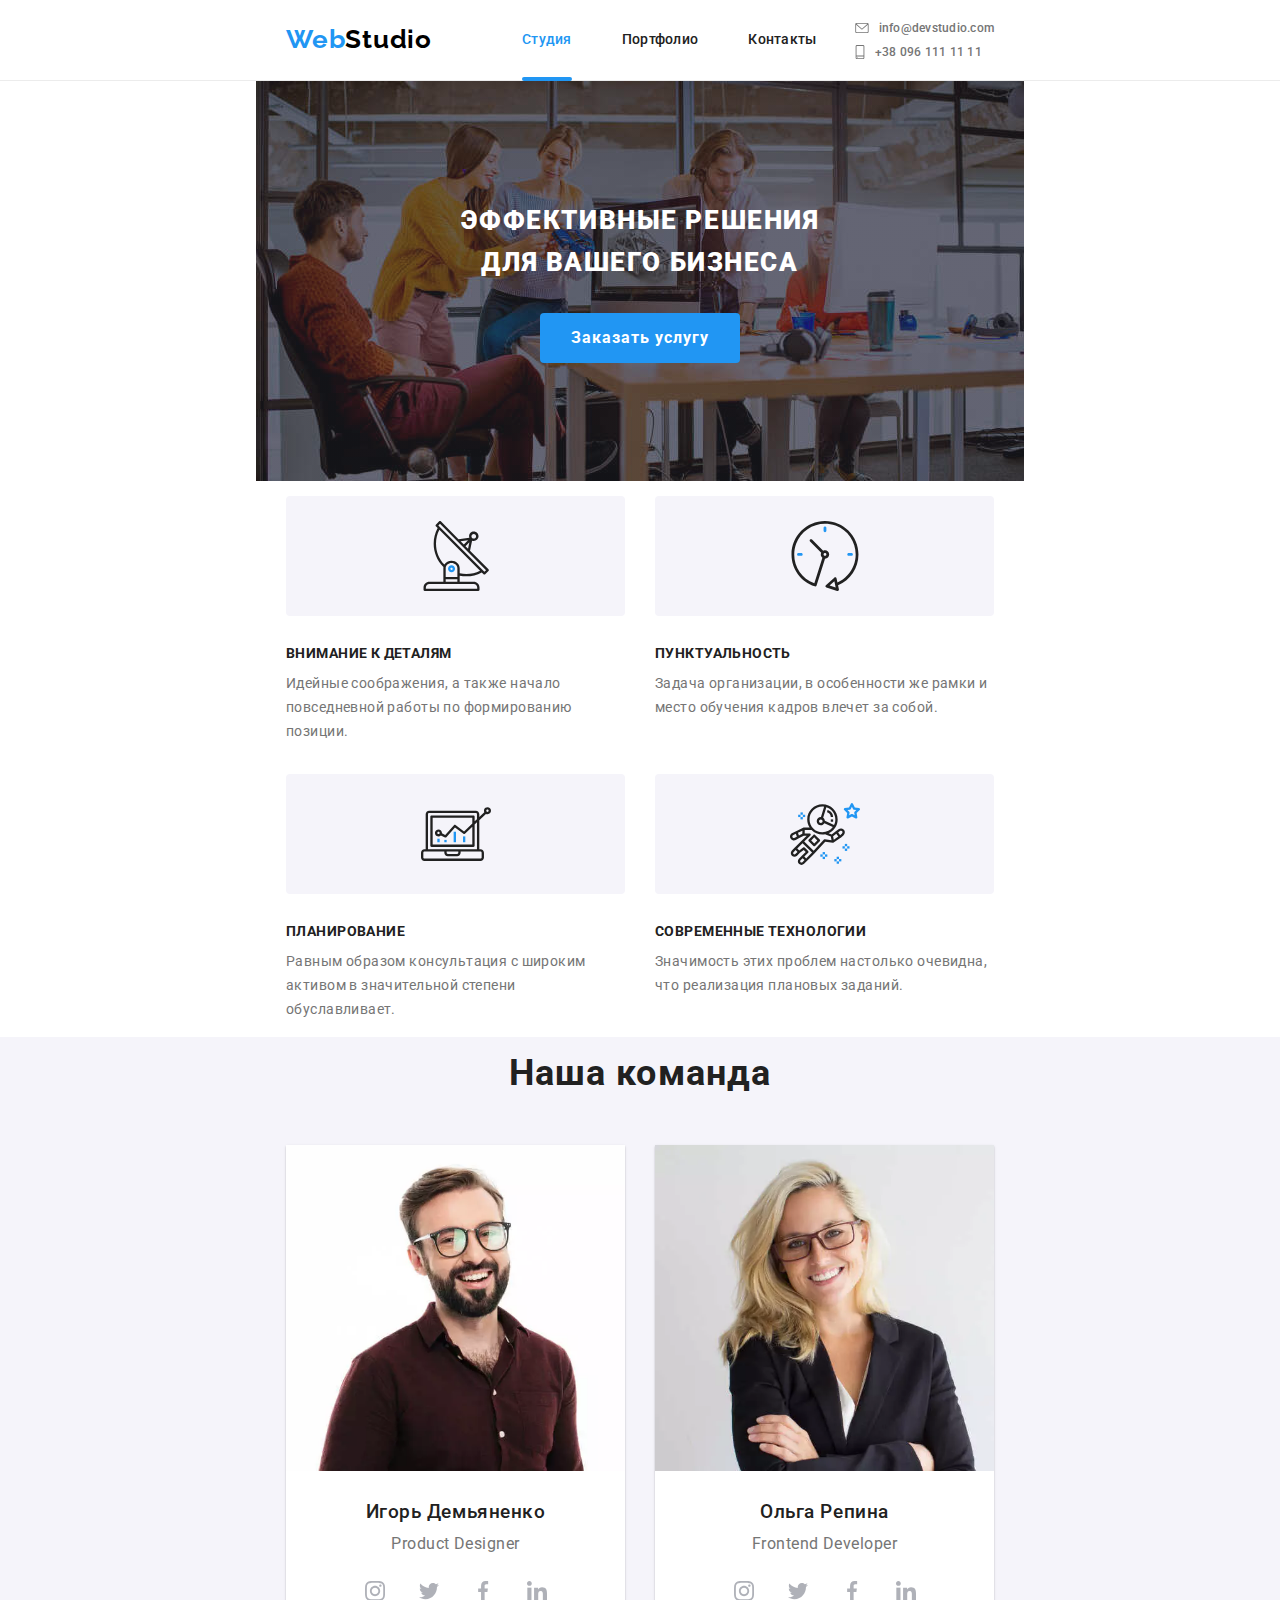
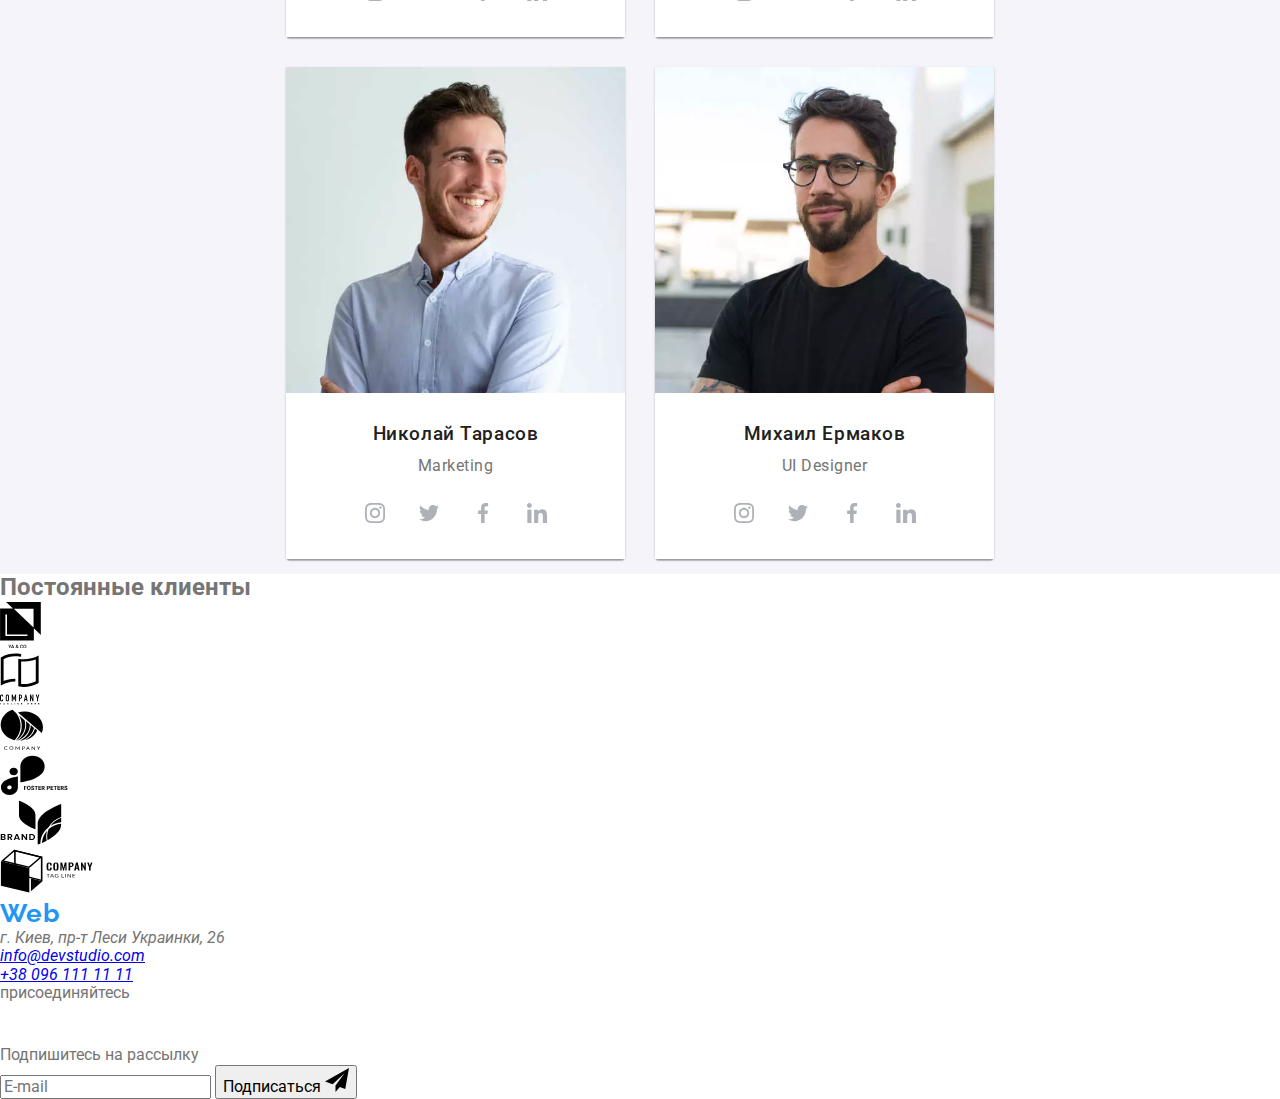
==== commit 0e0d9915: "section-1" ====
--- a/index.html
+++ b/index.html
@@ -195,19 +195,54 @@
                 <h2 class="specialization__title">Чем мы занимаемся</h2>
                 <ul class="specialization__list list">
                     <li class="specialization__item">
-                        <img src="./images/1.jpg" alt="Работа над кодом" width="370" class="specialization__img">
+                        <!--<img src="./images/1.jpg" alt="Работа над кодом" width="370" class="specialization__img">-->
+                        <picture>
+                            <source srcset="
+                                  ./images/1.webp 320w,
+                                   ./images/1_2x.webp 640w                                  
+                                " type="image/webp" />
+                        
+                            <img srcset="
+                                  ./images/1.jpg 320w,
+                                  ./images/1@2x.jpg 640w,                                 
+                                " src="./images/1.jpg" alt="Работа над кодом" width="370" class="specialization__img"/>
+                        </picture>
                         <div class="specialization__content">
                             <p class="specialization__text">Десктопные приложения</p>
                         </div>
                     </li>
                     <li class="specialization__item">
-                        <img src="./images/2.jpg" alt="Работа над макетом" width="370" class="specialization__img">
+                        <!--<img src="./images/2.jpg" alt="Работа над макетом" width="370" class="specialization__img">-->
+                        <picture>
+                            <source srcset="
+                                ./images/2.webp 320w,
+                                ./images/2_2x.webp 640w                                  
+                                " type="image/webp" />
+                        
+                            <img srcset="
+                                ./images/2.jpg 320w,
+                                 ./images/2@2x.jpg 640w,                                 
+                                " src="./images/2.jpg" alt="Работа над макетом" width="370"
+                                class="specialization__img" />
+                        </picture>
                         <div class="specialization__content">
                             <p class="specialization__text">Мобильные приложения</p>
                         </div>
                     </li>
                     <li class="specialization__item">
-                        <img src="./images/3.jpg" alt="Работа над цветом" width="370" class="specialization__img">
+                        <!--<img src="./images/3.jpg" alt="Работа над цветом" width="370" class="specialization__img">-->
+                        <picture>
+                            <source srcset="
+                                ./images/3.webp 320w,
+                                ./images/3_2x.webp 640w                                  
+                                " type="image/webp" />
+                        
+                            <img srcset="
+                                 ./images/3.jpg 320w,
+                                 ./images/3@2x.jpg 640w,                                 
+                                 " src="./images/3.jpg" alt="Работа над цветом" width="370"
+                                class="specialization__img" />
+                        </picture>
                         <div class="specialization__content">
                             <p class="specialization__text">Дизайнерские решения</p>
                         </div>
@@ -222,7 +257,18 @@
                 <h2 class="employees__title">Наша команда</h2>
                 <ul class = "employees__list list">
                     <li class="employees__item">
-                        <img src="./images/p1.jpg" alt="Игорь Демьяненко" width="270" height="260" class="employees__img">
+                        <!--<img src="./images/p1.jpg" alt="Игорь Демьяненко" width="270" height="260" class="employees__img">-->
+                        <picture>
+                            <source srcset="
+                                  ./images/p1.webp 320w,
+                                  ./images/p1_2x.webp 640w
+                                " type="image/webp" />
+                        
+                            <img srcset="
+                                  ./images/p1.jpg 320w,
+                                  ./images/p1@2x.jpg 640w
+                                " src="./images/p1.jpg" alt="Игорь Демьяненко" sizes="(min-width: 1600px) 25vw, (min-width: 768px) 50vw,  100vw" class="employees__img"/>
+                        </picture>
                         <div class="employees__content">
                             <h3 class="employees__name">Игорь Демьяненко</h3>
                             <p class="employees__position">Product Designer</p>
@@ -259,7 +305,19 @@
                         </div>
                     </li>
                     <li class="employees__item">
-                        <img src="./images/p2.jpg" alt="Ольга Репина" width="270" height="260" class="employees__img">
+                        <!--<img src="./images/p2.jpg" alt="Ольга Репина" width="270" height="260" class="employees__img">-->
+                        <picture>
+                            <source srcset="
+                                   ./images/p2.webp 320w,
+                                   ./images/p2@2x.webp 640w
+                                 " type="image/webp" />
+                        
+                            <img srcset="
+                                   ./images/p2.jpg 320w,
+                                   ./images/p2@2x.jpg 640w
+                                 " src="./images/p1.jpg" alt="Ольга Репина"
+                                sizes="(min-width: 1600px) 25vw, (min-width: 768px) 50vw,  100vw" class="employees__img" />
+                        </picture>
                         <div class="employees__content">
                             <h3 class="employees__name">Ольга Репина</h3>
                             <p class="employees__position">Frontend Developer</p>
@@ -296,7 +354,20 @@
                         </div>
                     </li>
                     <li class="employees__item">
-                        <img src="./images/p3.jpg" alt="Николай Тарасов" width="270" height="260" class="employees__img">
+                        <!--<img src="./images/p3.jpg" alt="Николай Тарасов" width="270" height="260" class="employees__img">-->
+
+                        <picture>
+                            <source srcset="
+                                  ./images/p3.webp 320w,
+                                  ./images/p3@2x.webp 640w
+                                " type="image/webp" />
+                        
+                            <img srcset="
+                                  ./images/p3.jpg 320w,
+                                  ./images/p3@2x.jpg 640w
+                                " src="./images/p1.jpg" alt="Николай Тарасов"
+                                sizes="(min-width: 1600px) 25vw, (min-width: 768px) 50vw,  100vw" class="employees__img" />
+                        </picture>
                         <div class="employees__content">
                             <h3 class="employees__name">Николай Тарасов</h3>
                             <p class="employees__position">Marketing</p>
@@ -333,7 +404,19 @@
                         </div>
                     </li>
                     <li class="employees__item">
-                        <img src="./images/p4.jpg" alt="Михаил Ермаков" width="270" height="260" class="employees__img">
+                        <!--<img src="./images/p4.jpg" alt="Михаил Ермаков" width="270" height="260" class="employees__img">-->
+                        <picture>
+                            <source srcset="
+                               ./images/p4.webp 320w,
+                               ./images/p4@2x.webp 640w
+                             " type="image/webp" />
+                        
+                            <img srcset="
+                               ./images/p4.jpg 320w,
+                               ./images/p4@2x.jpg 640w
+                             " src="./images/p1.jpg" alt="Михаил Ермаков"
+                                sizes="(min-width: 1600px) 25vw, (min-width: 768px) 50vw,  100vw" class="employees__img" />
+                        </picture>
                         <div class="employees__content">
                             <h3 class="employees__name">Михаил Ермаков</h3>
                             <p class="employees__position">UI Designer</p>
--- a/css/main.css
+++ b/css/main.css
@@ -35,7 +35,7 @@
   list-style: none;
 }
 
-.header__container, .hero__container, .quality__container, .specialization__container {
+.header__container, .hero__container, .quality__container, .specialization__container, .employees__container {
   padding: 0 15px;
   /*outline: 1px solid red;*/
   margin: 0 auto;
@@ -43,13 +43,13 @@
 }
 
 @media screen and (max-width: 767px) {
-  .header__container, .hero__container, .quality__container, .specialization__container {
+  .header__container, .hero__container, .quality__container, .specialization__container, .employees__container {
     width: 450px;
   }
 }
 
 @media screen and (min-width: 768px) and (max-width: 1599px) {
-  .header__container, .hero__container, .quality__container, .specialization__container {
+  .header__container, .hero__container, .quality__container, .specialization__container, .employees__container {
     width: 738px;
   }
 }
@@ -84,8 +84,14 @@
   transition: box-shadow 250ms cubic-bezier(0.4, 0, 0.2, 1), -webkit-box-shadow 250ms cubic-bezier(0.4, 0, 0.2, 1);
 }
 
-.quality, .specialization {
-  padding: 90px 0;
+.quality, .specialization, .employees {
+  padding: 15px 0;
+}
+
+@media screen and (min-width: 1600px) {
+  .quality, .specialization, .employees {
+    padding: 90px 0;
+  }
 }
 
 .quality__title {
@@ -94,7 +100,7 @@
   height: 0;
 }
 
-.specialization__title {
+.specialization__title, .employees__title {
   margin-bottom: 50px;
   color: var(--title-text-color);
   font-weight: bold;
@@ -996,4 +1002,167 @@
   letter-spacing: 0.03em;
   text-transform: uppercase;
 }
+
+.networks {
+  display: -webkit-box;
+  display: -ms-flexbox;
+  display: flex;
+  -webkit-box-align: center;
+      -ms-flex-align: center;
+          align-items: center;
+}
+
+.networks__item {
+  width: 44px;
+  height: 44px;
+}
+
+.networks__item:not(:last-child) {
+  margin-right: 10px;
+}
+
+.networks__link {
+  display: -webkit-box;
+  display: -ms-flexbox;
+  display: flex;
+  width: 44px;
+  height: 44px;
+  -webkit-box-align: center;
+      -ms-flex-align: center;
+          align-items: center;
+  -webkit-box-pack: center;
+      -ms-flex-pack: center;
+          justify-content: center;
+  border-radius: 50%;
+  -webkit-transition: background-color 250ms cubic-bezier(0.4, 0, 0.2, 1);
+  transition: background-color 250ms cubic-bezier(0.4, 0, 0.2, 1);
+}
+
+.networks__link--footer {
+  background-color: var(--network-bg-footer);
+}
+
+.networks__link:hover, .networks__link:focus {
+  background-color: var(--accent-color);
+}
+
+.networks__svg {
+  fill: var(--network-color);
+  -webkit-transition: fill 250ms cubic-bezier(0.4, 0, 0.2, 1);
+  transition: fill 250ms cubic-bezier(0.4, 0, 0.2, 1);
+}
+
+.networks__svg--footer {
+  fill: var(--primary-white-color);
+}
+
+.networks__link:hover .networks__svg,
+.networks__link:focus .networks__svg {
+  fill: var(--primary-white-color);
+}
+
+.employees {
+  background-color: var(--second-bg-color);
+}
+
+@media screen and (min-width: 767px) and (max-width: 1599px) {
+  .employees__list {
+    margin: -15px;
+    -ms-flex-wrap: wrap;
+        flex-wrap: wrap;
+  }
+}
+
+@media screen and (min-width: 767px) {
+  .employees__list {
+    display: -webkit-box;
+    display: -ms-flexbox;
+    display: flex;
+  }
+}
+
+.employees__item {
+  -webkit-box-shadow: 0px 1px 3px rgba(0, 0, 0, 0.12), 0px 1px 1px rgba(0, 0, 0, 0.14), 0px 2px 1px rgba(0, 0, 0, 0.2);
+          box-shadow: 0px 1px 3px rgba(0, 0, 0, 0.12), 0px 1px 1px rgba(0, 0, 0, 0.14), 0px 2px 1px rgba(0, 0, 0, 0.2);
+  border-radius: 0px 0px 4px 4px;
+}
+
+@media screen and (max-width: 767px) {
+  .employees__item:not(:last-child) {
+    margin-bottom: 30px;
+  }
+}
+
+@media screen and (min-width: 1600px) {
+  .employees__item:not(:last-child) {
+    margin-right: 30px;
+  }
+}
+
+@media screen and (max-width: 767px) {
+  .employees__item {
+    display: block;
+  }
+}
+
+@media screen and (min-width: 767px) and (max-width: 1599px) {
+  .employees__item {
+    margin: 15px;
+    width: calc((100% - 4 * 15px) / 2);
+  }
+}
+
+@media screen and (min-width: 1600px) {
+  .employees__item {
+    width: calc((100% - 90px) / 4);
+  }
+}
+
+.employees__img {
+  display: block;
+  max-width: 100%;
+  height: auto;
+}
+
+.employees__content {
+  background-color: var(--primary-white-color);
+  display: -webkit-box;
+  display: -ms-flexbox;
+  display: flex;
+  -webkit-box-pack: center;
+      -ms-flex-pack: center;
+          justify-content: center;
+  -webkit-box-align: center;
+      -ms-flex-align: center;
+          align-items: center;
+  -webkit-box-orient: vertical;
+  -webkit-box-direction: normal;
+      -ms-flex-direction: column;
+          flex-direction: column;
+  padding-top: 30px;
+  padding-bottom: 24px;
+}
+
+@media screen and (min-width: 1600px) {
+  .employees__content {
+    padding: 30px 0;
+  }
+}
+
+.employees__name {
+  margin-bottom: 10px;
+  color: var(--title-text-color);
+  font-weight: 500;
+  line-height: 1.2;
+  text-align: center;
+  letter-spacing: 0.03em;
+}
+
+.employees__position {
+  margin-bottom: 16px;
+  font-weight: normal;
+  line-height: 1.2;
+  text-align: center;
+  letter-spacing: 0.03em;
+}
 /*# sourceMappingURL=main.css.map */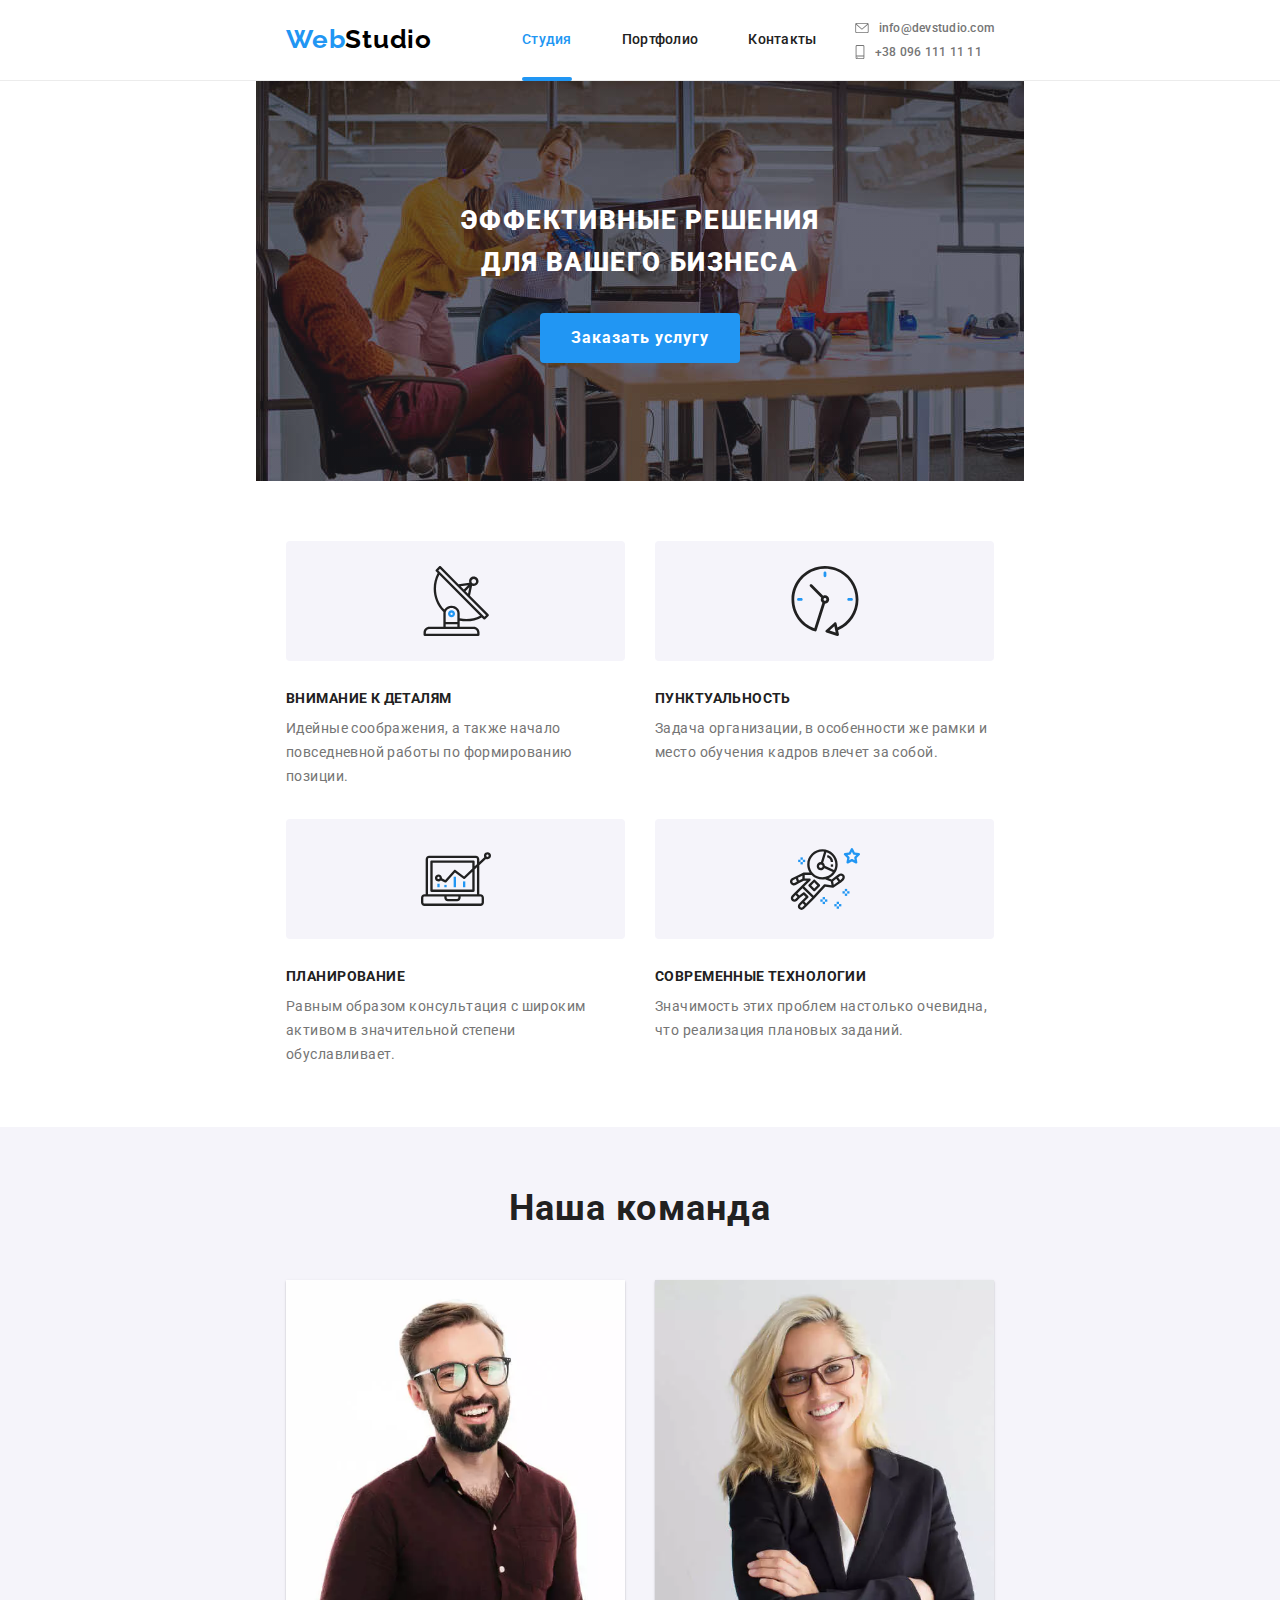
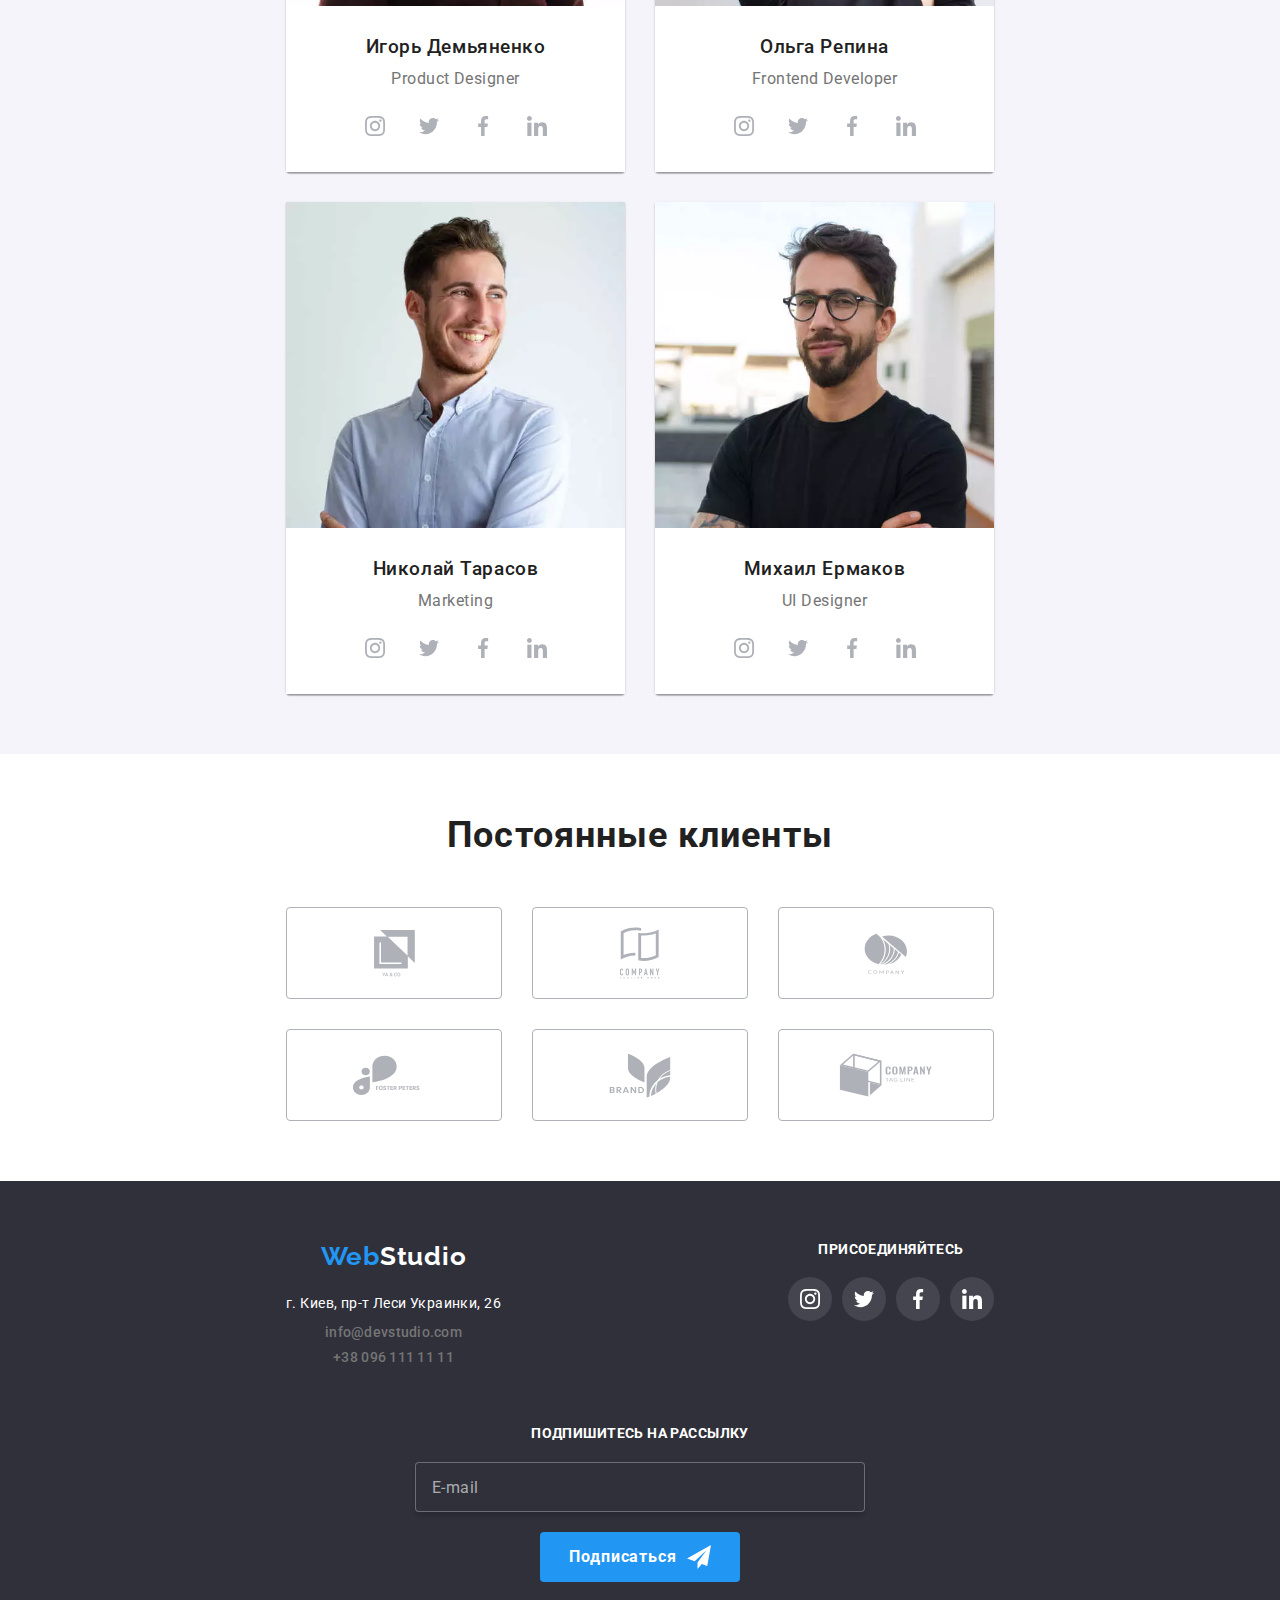
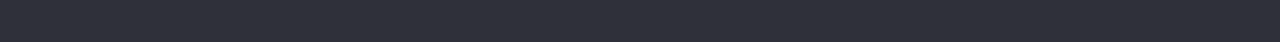
==== commit 868fa920: "portfolio" ====
--- a/index.html
+++ b/index.html
@@ -511,50 +511,54 @@
     <!-- подвал -->
     <footer class="footer">        
             <div class="footer__container">
-                <div class="footer__content--right">
-                    <a href="./index.html" class="logo">Web<span class="logo__element--white">Studio</span></a>
-                    <address class="footer__address">
-                        <p class="footer__text">г. Киев, пр-т Леси Украинки, 26</p>
-                        <ul class="footer__list list">
-                            <li class="footer__item"><a href="mailto:info@devstudio.com" class="footer__link">info@devstudio.com</a></li>
-                            <li class="footer__item"><a href="tel:+380961111111" class="footer__link">+38 096 111 11 11</a></li>
+                <div class="footer__group">
+                    <div class="footer__content footer__content--right">
+                        <a href="./index.html" class="logo">Web<span class="logo__element--white">Studio</span></a>
+                        <address class="footer__address">
+                            <p class="footer__text">г. Киев, пр-т Леси Украинки, 26</p>
+                            <ul class="footer__list list">
+                                <li class="footer__item"><a href="mailto:info@devstudio.com" class="footer__link">info@devstudio.com</a>
+                                </li>
+                                <li class="footer__item"><a href="tel:+380961111111" class="footer__link">+38 096 111 11 11</a></li>
+                            </ul>
+                        </address>
+                    </div>
+                    <div class="footer__content footer__content--networks">
+                        <p class="footer__text--networks">присоединяйтесь</p>
+                        <ul class="networks list">
+                            <li class="networks__item">
+                                <a href="" class="networks__link networks__link--footer">
+                                    <svg class="networks__svg networks__svg--footer" width="20" height="20">
+                                        <use href="./images/symbol-defs.svg#icon-instagram"></use>
+                                    </svg>
+                                </a>
+                            </li>
+                            <li class="networks__item">
+                                <a href="" class="networks__link networks__link--footer">
+                                    <svg class="networks__svg networks__svg--footer" width="20" height="20">
+                                        <use href="./images/symbol-defs.svg#icon-twitter"></use>
+                                    </svg>
+                                </a>
+                            </li>
+                            <li class="networks__item">
+                                <a href="" class="networks__link networks__link--footer">
+                                    <svg class="networks__svg networks__svg--footer" width="20" height="20">
+                                        <use href="./images/symbol-defs.svg#icon-facebook"></use>
+                                    </svg>
+                                </a>
+                            </li>
+                            <li class="networks__item">
+                                <a href="" class="networks__link networks__link--footer">
+                                    <svg class="networks__svg networks__svg--footer" width="20" height="20">
+                                        <use href="./images/symbol-defs.svg#icon-linkedin"></use>
+                                    </svg>
+                                </a>
+                            </li>
                         </ul>
-                    </address>
+                    </div>
                 </div>
-                <div class="footer__content--networks">
-                    <p class="footer__text--networks">присоединяйтесь</p>
-                    <ul class="networks list">
-                        <li class="networks__item">
-                            <a href="" class="networks__link networks__link--footer">
-                                <svg class="networks__svg networks__svg--footer" width="20" height="20">
-                                    <use href="./images/symbol-defs.svg#icon-instagram"></use>
-                                </svg>
-                            </a>
-                        </li>
-                        <li class="networks__item">
-                            <a href="" class="networks__link networks__link--footer">
-                                <svg class="networks__svg networks__svg--footer" width="20" height="20">
-                                    <use href="./images/symbol-defs.svg#icon-twitter"></use>
-                                </svg>
-                            </a>
-                        </li>
-                        <li class="networks__item">
-                            <a href="" class="networks__link networks__link--footer">
-                                <svg class="networks__svg networks__svg--footer" width="20" height="20">
-                                    <use href="./images/symbol-defs.svg#icon-facebook"></use>
-                                </svg>
-                            </a>
-                        </li>
-                        <li class="networks__item">
-                            <a href="" class="networks__link networks__link--footer">
-                                <svg class="networks__svg networks__svg--footer" width="20" height="20">
-                                    <use href="./images/symbol-defs.svg#icon-linkedin"></use>
-                                </svg>
-                            </a>
-                        </li>
-                    </ul>
-                </div>
-                <div class="footer__content--left">
+                
+                <div class="footer__content footer__content--left">
                     <label for="email-footer" class="footer__label"> Подпишитесь на рассылку</label>
                     <div class="footer__content-button-input">                        
                         <input type="email" id="email-footer" class="footer__input" placeholder="E-mail">
--- a/css/main.css
+++ b/css/main.css
@@ -35,26 +35,26 @@
   list-style: none;
 }
 
-.header__container, .hero__container, .quality__container, .specialization__container, .employees__container {
+.header__container, .footer__container, .hero__container, .quality__container, .specialization__container, .employees__container, .customers__container, .portfolio__container {
   padding: 0 15px;
   /*outline: 1px solid red;*/
   margin: 0 auto;
-  width: 1200px;
-}
-
-@media screen and (max-width: 767px) {
-  .header__container, .hero__container, .quality__container, .specialization__container, .employees__container {
-    width: 450px;
-  }
+  max-width: 450px;
 }
 
 @media screen and (min-width: 768px) and (max-width: 1599px) {
-  .header__container, .hero__container, .quality__container, .specialization__container, .employees__container {
-    width: 738px;
-  }
-}
-
-.hero__button, .form__button {
+  .header__container, .footer__container, .hero__container, .quality__container, .specialization__container, .employees__container, .customers__container, .portfolio__container {
+    max-width: 738px;
+  }
+}
+
+@media screen and (min-width: 1600px) {
+  .header__container, .footer__container, .hero__container, .quality__container, .specialization__container, .employees__container, .customers__container, .portfolio__container {
+    max-width: 1200px;
+  }
+}
+
+.footer__button, .hero__button, .form__button {
   display: -webkit-box;
   display: -ms-flexbox;
   display: flex;
@@ -84,23 +84,24 @@
   transition: box-shadow 250ms cubic-bezier(0.4, 0, 0.2, 1), -webkit-box-shadow 250ms cubic-bezier(0.4, 0, 0.2, 1);
 }
 
-.quality, .specialization, .employees {
-  padding: 15px 0;
-}
-
-@media screen and (min-width: 1600px) {
-  .quality, .specialization, .employees {
+.footer, .quality, .specialization, .employees, .customers, .portfolio {
+  width: 100vw;
+  padding: 60px 0;
+}
+
+@media screen and (min-width: 1600px) {
+  .footer, .quality, .specialization, .employees, .customers, .portfolio {
     padding: 90px 0;
   }
 }
 
-.quality__title {
+.quality__title, .portfolio__title {
   visibility: hidden;
   width: 0;
   height: 0;
 }
 
-.specialization__title, .employees__title {
+.specialization__title, .employees__title, .customers__title {
   margin-bottom: 50px;
   color: var(--title-text-color);
   font-weight: bold;
@@ -108,6 +109,64 @@
   line-height: 1.2;
   text-align: center;
   letter-spacing: 0.03em;
+}
+
+.networks {
+  display: -webkit-box;
+  display: -ms-flexbox;
+  display: flex;
+  -webkit-box-align: center;
+      -ms-flex-align: center;
+          align-items: center;
+}
+
+.networks__item {
+  width: 44px;
+  height: 44px;
+}
+
+.networks__item:not(:last-child) {
+  margin-right: 10px;
+}
+
+.networks__link {
+  display: -webkit-box;
+  display: -ms-flexbox;
+  display: flex;
+  width: 44px;
+  height: 44px;
+  -webkit-box-align: center;
+      -ms-flex-align: center;
+          align-items: center;
+  -webkit-box-pack: center;
+      -ms-flex-pack: center;
+          justify-content: center;
+  border-radius: 50%;
+  -webkit-transition: background-color 250ms cubic-bezier(0.4, 0, 0.2, 1);
+  transition: background-color 250ms cubic-bezier(0.4, 0, 0.2, 1);
+}
+
+.networks__link--footer {
+  background-color: var(--network-bg-footer);
+}
+
+.networks__link:hover, .networks__link:focus {
+  background-color: var(--accent-color);
+}
+
+.networks__svg {
+  fill: var(--network-color);
+  -webkit-transition: fill 250ms cubic-bezier(0.4, 0, 0.2, 1);
+  transition: fill 250ms cubic-bezier(0.4, 0, 0.2, 1);
+}
+
+.networks__svg--footer {
+  fill: var(--primary-white-color);
+}
+
+.networks__link:hover .networks__svg,
+.networks__link:focus .networks__svg {
+  fill: var(--primary-white-color);
 }
 
 .logo {
@@ -485,6 +544,342 @@
   }
 }
 
+.footer {
+  background-color: var(--hero-footer-bg);
+  padding-top: 60px;
+  padding-bottom: 60px;
+}
+
+.footer__container {
+  display: -webkit-box;
+  display: -ms-flexbox;
+  display: flex;
+  -webkit-box-align: center;
+      -ms-flex-align: center;
+          align-items: center;
+}
+
+@media screen and (max-width: 1599px) {
+  .footer__container {
+    -webkit-box-orient: vertical;
+    -webkit-box-direction: normal;
+        -ms-flex-direction: column;
+            flex-direction: column;
+  }
+}
+
+@media screen and (min-width: 1600px) {
+  .footer__container {
+    -webkit-box-align: baseline;
+        -ms-flex-align: baseline;
+            align-items: baseline;
+  }
+}
+
+@media screen and (max-width: 1599px) {
+  .footer__content:not(:last-child) {
+    margin-bottom: 60px;
+  }
+}
+
+@media screen and (max-width: 1599px) {
+  .footer__content--right {
+    display: -webkit-box;
+    display: -ms-flexbox;
+    display: flex;
+    -webkit-box-orient: vertical;
+    -webkit-box-direction: normal;
+        -ms-flex-direction: column;
+            flex-direction: column;
+    -webkit-box-align: center;
+        -ms-flex-align: center;
+            align-items: center;
+  }
+}
+
+@media screen and (min-width: 1600px) {
+  .footer__content--right {
+    margin-right: 85px;
+  }
+}
+
+.footer__group {
+  width: 100%;
+  display: -webkit-box;
+  display: -ms-flexbox;
+  display: flex;
+}
+
+@media screen and (max-width: 767px) {
+  .footer__group {
+    -webkit-box-orient: vertical;
+    -webkit-box-direction: normal;
+        -ms-flex-direction: column;
+            flex-direction: column;
+    -webkit-box-align: center;
+        -ms-flex-align: center;
+            align-items: center;
+    margin-bottom: 60px;
+  }
+}
+
+@media screen and (max-width: 1599px) {
+  .footer__group {
+    -webkit-box-pack: justify;
+        -ms-flex-pack: justify;
+            justify-content: space-between;
+  }
+}
+
+.footer__content--networks {
+  width: 206px;
+}
+
+.footer__content--left {
+  display: -webkit-box;
+  display: -ms-flexbox;
+  display: flex;
+  -webkit-box-orient: vertical;
+  -webkit-box-direction: normal;
+      -ms-flex-direction: column;
+          flex-direction: column;
+}
+
+@media screen and (max-width: 767px) {
+  .footer__content--left {
+    -webkit-box-align: center;
+        -ms-flex-align: center;
+            align-items: center;
+    width: 100%;
+  }
+}
+
+@media screen and (min-width: 768px) and (max-width: 1599px) {
+  .footer__content--left {
+    -webkit-box-align: center;
+        -ms-flex-align: center;
+            align-items: center;
+    width: 450px;
+  }
+}
+
+@media screen and (min-width: 1600px) {
+  .footer__content--left {
+    -ms-grid-column-align: end;
+        justify-self: end;
+    margin-left: auto;
+  }
+}
+
+.footer__address {
+  margin-top: 20px;
+  color: var(--addres-color);
+  font-style: normal;
+  font-weight: normal;
+  font-size: 14px;
+  line-height: 1.71;
+  letter-spacing: 0.03em;
+}
+
+@media screen and (max-width: 1599px) {
+  .footer__address {
+    display: -webkit-box;
+    display: -ms-flexbox;
+    display: flex;
+    -webkit-box-orient: vertical;
+    -webkit-box-direction: normal;
+        -ms-flex-direction: column;
+            flex-direction: column;
+    -webkit-box-align: center;
+        -ms-flex-align: center;
+            align-items: center;
+  }
+}
+
+.footer__text {
+  color: var(--primary-white-color);
+  margin-bottom: 9px;
+  font-weight: normal;
+  font-size: 14px;
+  line-height: 1.71;
+  letter-spacing: 0.03em;
+}
+
+@media screen and (max-width: 1599px) {
+  .footer__list {
+    display: -webkit-box;
+    display: -ms-flexbox;
+    display: flex;
+    -webkit-box-orient: vertical;
+    -webkit-box-direction: normal;
+        -ms-flex-direction: column;
+            flex-direction: column;
+    -webkit-box-align: center;
+        -ms-flex-align: center;
+            align-items: center;
+  }
+}
+
+.footer__item:last-child {
+  margin-top: 9px;
+}
+
+.footer__link {
+  display: -webkit-box;
+  display: -ms-flexbox;
+  display: flex;
+  -webkit-box-align: center;
+      -ms-flex-align: center;
+          align-items: center;
+  color: var(--primary-text-color);
+  text-decoration: none;
+  font-weight: 500;
+  font-size: 14px;
+  line-height: 1.14;
+  letter-spacing: 0.02em;
+  -webkit-transition: color 250ms cubic-bezier(0.4, 0, 0.2, 1);
+  transition: color 250ms cubic-bezier(0.4, 0, 0.2, 1);
+}
+
+.footer__link:hover, .footer__link:focus {
+  color: var(--accent-color);
+}
+
+.footer__content--networks {
+  width: 206px;
+}
+
+@media screen and (max-width: 1599px) {
+  .footer__content--networks {
+    display: -webkit-box;
+    display: -ms-flexbox;
+    display: flex;
+    -webkit-box-orient: vertical;
+    -webkit-box-direction: normal;
+        -ms-flex-direction: column;
+            flex-direction: column;
+    -webkit-box-align: center;
+        -ms-flex-align: center;
+            align-items: center;
+  }
+}
+
+.footer__text--networks {
+  margin-bottom: 20px;
+  color: var(--primary-white-color);
+  font-weight: bold;
+  font-size: 14px;
+  line-height: 1.15;
+  letter-spacing: 0.03em;
+  text-transform: uppercase;
+}
+
+.footer__content-button-input {
+  display: -webkit-box;
+  display: -ms-flexbox;
+  display: flex;
+}
+
+@media screen and (max-width: 1599px) {
+  .footer__content-button-input {
+    -webkit-box-orient: vertical;
+    -webkit-box-direction: normal;
+        -ms-flex-direction: column;
+            flex-direction: column;
+    -webkit-box-align: center;
+        -ms-flex-align: center;
+            align-items: center;
+    width: 100%;
+  }
+}
+
+.footer__label {
+  font-weight: bold;
+  margin-bottom: 20px;
+  font-size: 14px;
+  line-height: 1.14;
+  letter-spacing: 0.03em;
+  text-transform: uppercase;
+  color: var(--primary-white-color);
+}
+
+.footer__input {
+  display: block;
+  height: 50px;
+  padding-left: 16px;
+  padding-top: 15px;
+  padding-bottom: 15px;
+  outline: none;
+  background-color: var(--hero-footer-bg);
+  border: 1px solid rgba(255, 255, 255, 0.3);
+  border-radius: 4px;
+  font-weight: normal;
+  font-size: 16px;
+  line-height: 1.25;
+  letter-spacing: 0.03em;
+  color: var(--primary-white-color);
+  -webkit-box-shadow: 0px 4px 4px rgba(0, 0, 0, 0.15);
+          box-shadow: 0px 4px 4px rgba(0, 0, 0, 0.15);
+  -webkit-transition: border-color 250ms cubic-bezier(0.4, 0, 0.2, 1);
+  transition: border-color 250ms cubic-bezier(0.4, 0, 0.2, 1);
+}
+
+.footer__input::-webkit-input-placeholder {
+  font-weight: normal;
+  font-size: 16px;
+  line-height: 1.25;
+  letter-spacing: 0.03em;
+  color: var(--addres-color);
+}
+
+.footer__input:-ms-input-placeholder {
+  font-weight: normal;
+  font-size: 16px;
+  line-height: 1.25;
+  letter-spacing: 0.03em;
+  color: var(--addres-color);
+}
+
+.footer__input::-ms-input-placeholder {
+  font-weight: normal;
+  font-size: 16px;
+  line-height: 1.25;
+  letter-spacing: 0.03em;
+  color: var(--addres-color);
+}
+
+.footer__input::placeholder {
+  font-weight: normal;
+  font-size: 16px;
+  line-height: 1.25;
+  letter-spacing: 0.03em;
+  color: var(--addres-color);
+}
+
+.footer__input:hover, .footer__input:focus {
+  border-color: var(--primary-white-color);
+}
+
+@media screen and (max-width: 1599px) {
+  .footer__input {
+    width: 100%;
+    margin-bottom: 20px;
+  }
+}
+
+@media screen and (min-width: 1600px) {
+  .footer__input {
+    width: 358px;
+    margin-right: 12px;
+  }
+}
+
+.footer__icon {
+  fill: var(--primary-white-color);
+  background-color: transparent;
+  margin-left: 10px;
+}
+
 .hero {
   max-width: 480px;
   margin: 0 auto;
@@ -535,12 +930,12 @@
 }
 
 .hero__container {
-  width: 390px;
+  max-width: 390px;
 }
 
 @media screen and (min-width: 1599px) {
   .hero__container {
-    width: 696px;
+    max-width: 696px;
   }
 }
 
@@ -1003,64 +1398,6 @@
   text-transform: uppercase;
 }
 
-.networks {
-  display: -webkit-box;
-  display: -ms-flexbox;
-  display: flex;
-  -webkit-box-align: center;
-      -ms-flex-align: center;
-          align-items: center;
-}
-
-.networks__item {
-  width: 44px;
-  height: 44px;
-}
-
-.networks__item:not(:last-child) {
-  margin-right: 10px;
-}
-
-.networks__link {
-  display: -webkit-box;
-  display: -ms-flexbox;
-  display: flex;
-  width: 44px;
-  height: 44px;
-  -webkit-box-align: center;
-      -ms-flex-align: center;
-          align-items: center;
-  -webkit-box-pack: center;
-      -ms-flex-pack: center;
-          justify-content: center;
-  border-radius: 50%;
-  -webkit-transition: background-color 250ms cubic-bezier(0.4, 0, 0.2, 1);
-  transition: background-color 250ms cubic-bezier(0.4, 0, 0.2, 1);
-}
-
-.networks__link--footer {
-  background-color: var(--network-bg-footer);
-}
-
-.networks__link:hover, .networks__link:focus {
-  background-color: var(--accent-color);
-}
-
-.networks__svg {
-  fill: var(--network-color);
-  -webkit-transition: fill 250ms cubic-bezier(0.4, 0, 0.2, 1);
-  transition: fill 250ms cubic-bezier(0.4, 0, 0.2, 1);
-}
-
-.networks__svg--footer {
-  fill: var(--primary-white-color);
-}
-
-.networks__link:hover .networks__svg,
-.networks__link:focus .networks__svg {
-  fill: var(--primary-white-color);
-}
-
 .employees {
   background-color: var(--second-bg-color);
 }
@@ -1120,7 +1457,7 @@
 
 .employees__img {
   display: block;
-  max-width: 100%;
+  width: 100%;
   height: auto;
 }
 
@@ -1165,4 +1502,307 @@
   text-align: center;
   letter-spacing: 0.03em;
 }
+
+.customers__list {
+  display: -webkit-box;
+  display: -ms-flexbox;
+  display: flex;
+}
+
+@media screen and (max-width: 1599px) {
+  .customers__list {
+    -ms-flex-wrap: wrap;
+        flex-wrap: wrap;
+    -webkit-box-pack: center;
+        -ms-flex-pack: center;
+            justify-content: center;
+    margin: -15px;
+  }
+}
+
+@media screen and (min-width: 1600px) {
+  .customers__list {
+    -webkit-box-align: center;
+        -ms-flex-align: center;
+            align-items: center;
+  }
+}
+
+.customers__item {
+  width: calc((450px - 4 * 15px) / 2);
+  height: 92px;
+}
+
+@media screen and (min-width: 1600px) {
+  .customers__item:not(:last-child) {
+    margin-right: 30px;
+  }
+}
+
+@media screen and (min-width: 768px) {
+  .customers__item {
+    width: calc((100% - 3 * 30px) / 3);
+  }
+}
+
+@media screen and (max-width: 1599px) {
+  .customers__item {
+    margin: 15px;
+  }
+}
+
+@media screen and (min-width: 1600px) {
+  .customers__item {
+    width: calc((100% - 5 * 30px) / 6);
+  }
+}
+
+.customers__link {
+  color: var(--network-color);
+  display: -webkit-box;
+  display: -ms-flexbox;
+  display: flex;
+  width: 100%;
+  height: 100%;
+  -webkit-box-align: center;
+      -ms-flex-align: center;
+          align-items: center;
+  -webkit-box-pack: center;
+      -ms-flex-pack: center;
+          justify-content: center;
+  border: 1px solid currentColor;
+  border-radius: 4px;
+  -webkit-transition: border 250ms cubic-bezier(0.4, 0, 0.2, 1);
+  transition: border 250ms cubic-bezier(0.4, 0, 0.2, 1);
+}
+
+.customers__link:hover, .customers__link:focus {
+  color: var(--accent-color);
+  border: 1px solid currentColor;
+}
+
+.customers__icon {
+  fill: currentColor;
+  -webkit-transition: fill 250ms cubic-bezier(0.4, 0, 0.2, 1);
+  transition: fill 250ms cubic-bezier(0.4, 0, 0.2, 1);
+}
+
+.customers__link .customers__icon {
+  fill: currentColor;
+}
+
+.portfolio__filter {
+  margin-bottom: 40px;
+}
+
+@media screen and (min-width: 767px) {
+  .portfolio__filter {
+    margin-bottom: 30px;
+  }
+}
+
+@media screen and (min-width: 1599px) {
+  .portfolio__filter {
+    margin-bottom: 50px;
+  }
+}
+
+.filter {
+  display: -webkit-box;
+  display: -ms-flexbox;
+  display: flex;
+  -webkit-box-align: center;
+      -ms-flex-align: center;
+          align-items: center;
+}
+
+@media screen and (max-width: 767px) {
+  .filter {
+    -ms-flex-wrap: wrap;
+        flex-wrap: wrap;
+    margin-bottom: -15px;
+  }
+}
+
+@media screen and (min-width: 768px) {
+  .filter {
+    -webkit-box-pack: center;
+        -ms-flex-pack: center;
+            justify-content: center;
+  }
+}
+
+.filter__item:not(:last-child) {
+  margin-right: 8px;
+}
+
+@media screen and (max-width: 767px) {
+  .filter__item {
+    margin-bottom: 15px;
+  }
+}
+
+.filter__button {
+  padding: 6px 22px;
+  background-color: var(--second-bg-color);
+  color: var(--title-text-color);
+  font-family: Roboto;
+  font-style: normal;
+  font-weight: 500;
+  line-height: 1.62;
+  text-align: center;
+  letter-spacing: 0.03em;
+  border: none;
+  border-radius: 4px;
+  cursor: pointer;
+  -webkit-transition: background-color 250ms cubic-bezier(0.4, 0, 0.2, 1), color 250ms cubic-bezier(0.4, 0, 0.2, 1), -webkit-box-shadow 250ms cubic-bezier(0.4, 0, 0.2, 1);
+  transition: background-color 250ms cubic-bezier(0.4, 0, 0.2, 1), color 250ms cubic-bezier(0.4, 0, 0.2, 1), -webkit-box-shadow 250ms cubic-bezier(0.4, 0, 0.2, 1);
+  transition: background-color 250ms cubic-bezier(0.4, 0, 0.2, 1), color 250ms cubic-bezier(0.4, 0, 0.2, 1), box-shadow 250ms cubic-bezier(0.4, 0, 0.2, 1);
+  transition: background-color 250ms cubic-bezier(0.4, 0, 0.2, 1), color 250ms cubic-bezier(0.4, 0, 0.2, 1), box-shadow 250ms cubic-bezier(0.4, 0, 0.2, 1), -webkit-box-shadow 250ms cubic-bezier(0.4, 0, 0.2, 1);
+}
+
+.filter__button:focus, .filter__button:hover, .filter__button--active {
+  background-color: var(--accent-color);
+  color: var(--primary-white-color);
+  -webkit-box-shadow: 0px 3px 1px rgba(0, 0, 0, 0.1), 0px 1px 2px rgba(0, 0, 0, 0.08), 0px 2px 2px rgba(0, 0, 0, 0.12);
+          box-shadow: 0px 3px 1px rgba(0, 0, 0, 0.1), 0px 1px 2px rgba(0, 0, 0, 0.08), 0px 2px 2px rgba(0, 0, 0, 0.12);
+}
+
+.project-cards {
+  width: 100%;
+}
+
+@media screen and (min-width: 768px) {
+  .project-cards {
+    display: -webkit-box;
+    display: -ms-flexbox;
+    display: flex;
+    -ms-flex-wrap: wrap;
+        flex-wrap: wrap;
+    /*outline: 1px solid red;*/
+  }
+}
+
+@media screen and (min-width: 768px) and (max-width: 1599px) {
+  .project-cards__item {
+    width: calc((100% - 30px) / 2);
+  }
+}
+
+@media screen and (min-width: 1600px) {
+  .project-cards__item {
+    width: calc((100% - 60px) / 3);
+  }
+}
+
+@media screen and (max-width: 1599px) {
+  .project-cards__item:not(:last-child) {
+    margin-bottom: 30px;
+  }
+}
+
+@media screen and (min-width: 1600px) {
+  .project-cards__item:not(:nth-last-child(-n + 3)) {
+    margin-bottom: 30px;
+  }
+}
+
+@media screen and (min-width: 768px) and (max-width: 1599px) {
+  .project-cards__item:not(:nth-child(2n)) {
+    margin-right: 30px;
+  }
+}
+
+@media screen and (min-width: 1600px) {
+  .project-cards__item:not(:nth-child(3n)) {
+    margin-right: 30px;
+  }
+}
+
+.project-cards__link {
+  display: block;
+  width: 100%;
+  height: 100%;
+  text-decoration: none;
+  -webkit-transition: -webkit-box-shadow 250ms cubic-bezier(0.4, 0, 0.2, 1);
+  transition: -webkit-box-shadow 250ms cubic-bezier(0.4, 0, 0.2, 1);
+  transition: box-shadow 250ms cubic-bezier(0.4, 0, 0.2, 1);
+  transition: box-shadow 250ms cubic-bezier(0.4, 0, 0.2, 1), -webkit-box-shadow 250ms cubic-bezier(0.4, 0, 0.2, 1);
+}
+
+.project-cards__link:hover, .project-cards__link:focus {
+  -webkit-box-shadow: 0px 1px 1px rgba(0, 0, 0, 0.12), 0px 4px 4px rgba(0, 0, 0, 0.06), 1px 4px 6px rgba(0, 0, 0, 0.16);
+          box-shadow: 0px 1px 1px rgba(0, 0, 0, 0.12), 0px 4px 4px rgba(0, 0, 0, 0.06), 1px 4px 6px rgba(0, 0, 0, 0.16);
+}
+
+.project-cards__content--top {
+  position: relative;
+  overflow: hidden;
+}
+
+.project-cards__content--bottom {
+  padding: 20px 24px;
+  border-right: 1px solid var(--border-color);
+  border-left: 1px solid var(--border-color);
+  border-bottom: 1px solid var(--border-color);
+}
+
+@media screen and (min-width: 768px) and (max-width: 1599px) {
+  .project-cards__content--bottom {
+    height: 146px;
+  }
+}
+
+.project-cards__overlay {
+  position: absolute;
+  top: 0;
+  left: 0;
+  height: 100%;
+  padding: 63px 24px;
+  background-color: var(--overlay-card-bgcolor);
+  -webkit-transform: translateY(100%);
+          transform: translateY(100%);
+  opacity: 0;
+  -webkit-transition: opacity 250ms cubic-bezier(0.4, 0, 0.2, 1), -webkit-transform 250ms cubic-bezier(0.4, 0, 0.2, 1);
+  transition: opacity 250ms cubic-bezier(0.4, 0, 0.2, 1), -webkit-transform 250ms cubic-bezier(0.4, 0, 0.2, 1);
+  transition: transform 250ms cubic-bezier(0.4, 0, 0.2, 1), opacity 250ms cubic-bezier(0.4, 0, 0.2, 1);
+  transition: transform 250ms cubic-bezier(0.4, 0, 0.2, 1), opacity 250ms cubic-bezier(0.4, 0, 0.2, 1), -webkit-transform 250ms cubic-bezier(0.4, 0, 0.2, 1);
+}
+
+.project-cards__link:focus .project-cards__overlay,
+.project-cards__link:hover .project-cards__overlay {
+  -webkit-transform: translateY(0%);
+          transform: translateY(0%);
+  opacity: 1;
+}
+
+.project-cards__text {
+  font-weight: normal;
+  font-size: 18px;
+  line-height: 1.56;
+  letter-spacing: 0.03em;
+  color: var(--primary-white-color);
+}
+
+.project-cards__img {
+  display: block;
+  width: 100%;
+  height: auto;
+}
+
+.project-cards__name {
+  margin-bottom: 4px;
+  color: var(--title-text-color);
+  font-weight: bold;
+  font-size: 18px;
+  line-height: 2;
+  letter-spacing: 0.06em;
+}
+
+.project-cards__category {
+  color: var(--primary-text-color);
+  font-weight: normal;
+  line-height: 1.87;
+  letter-spacing: 0.03em;
+}
 /*# sourceMappingURL=main.css.map */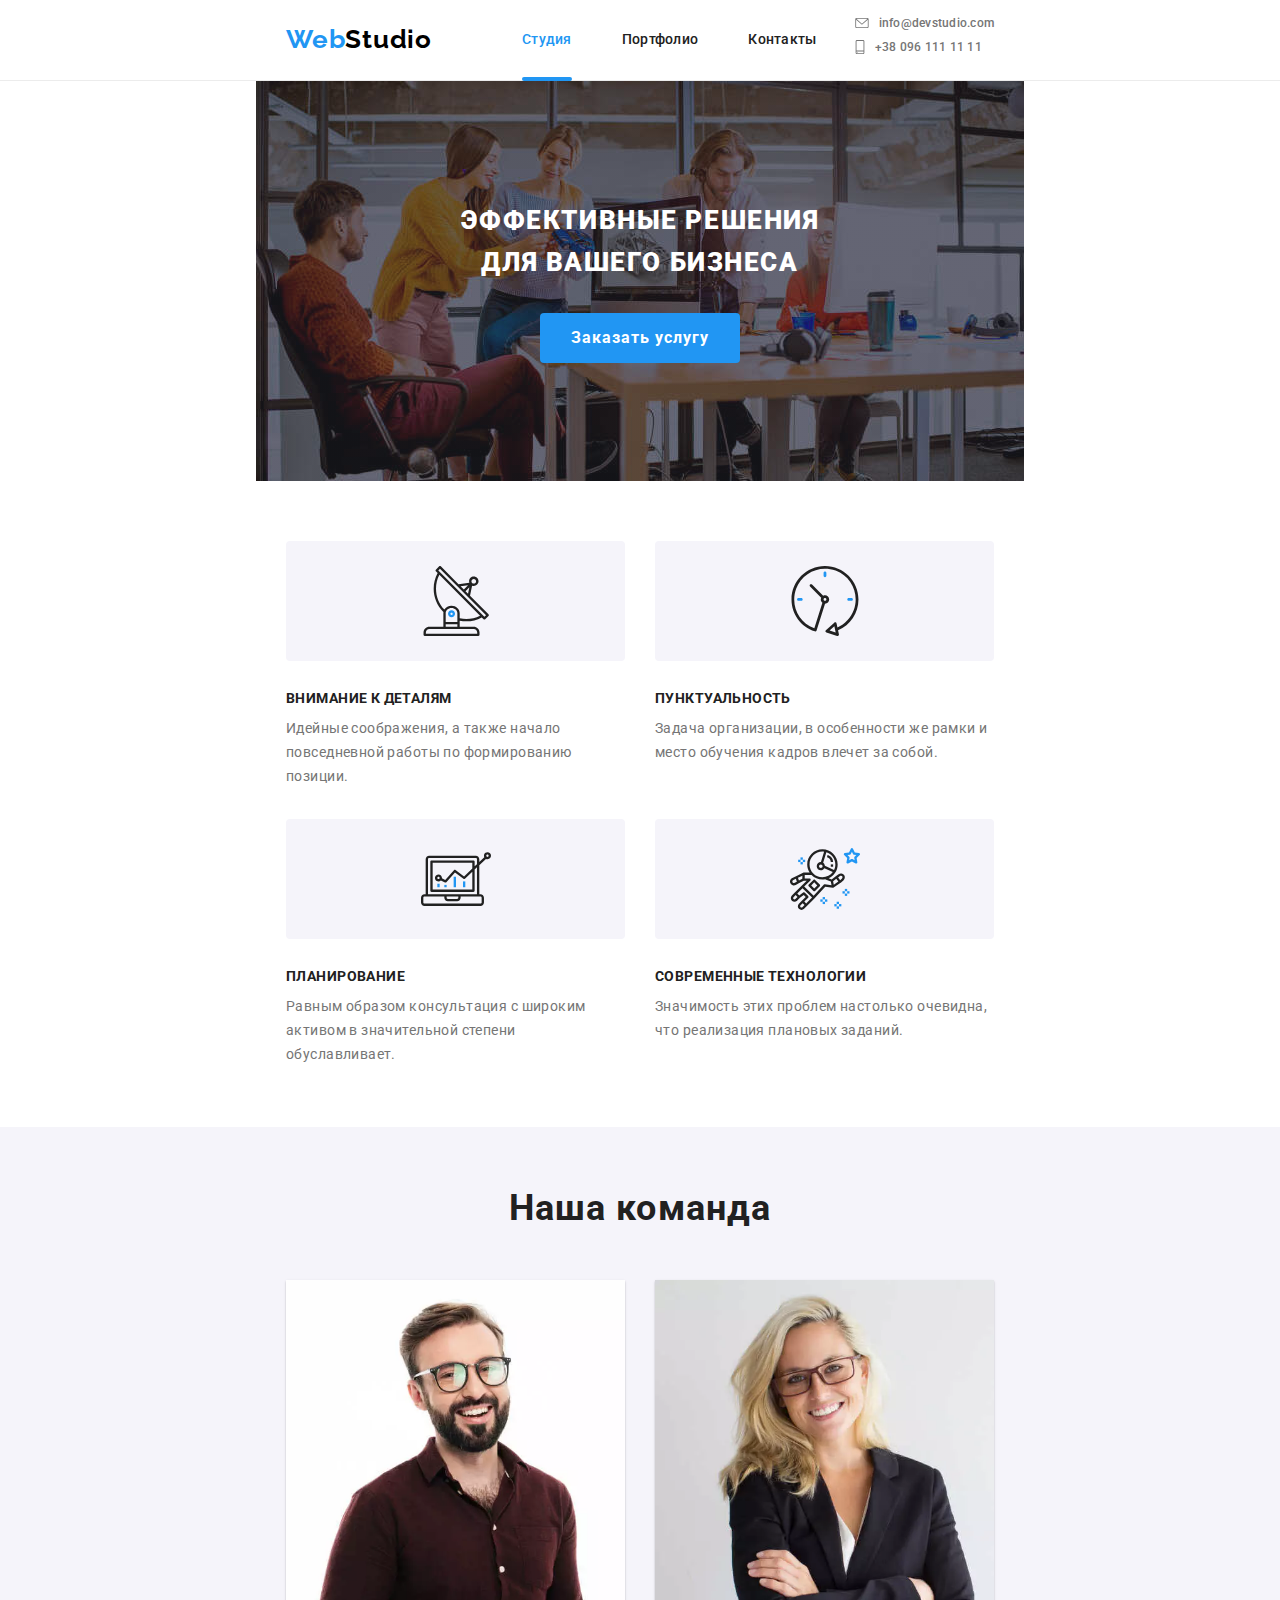
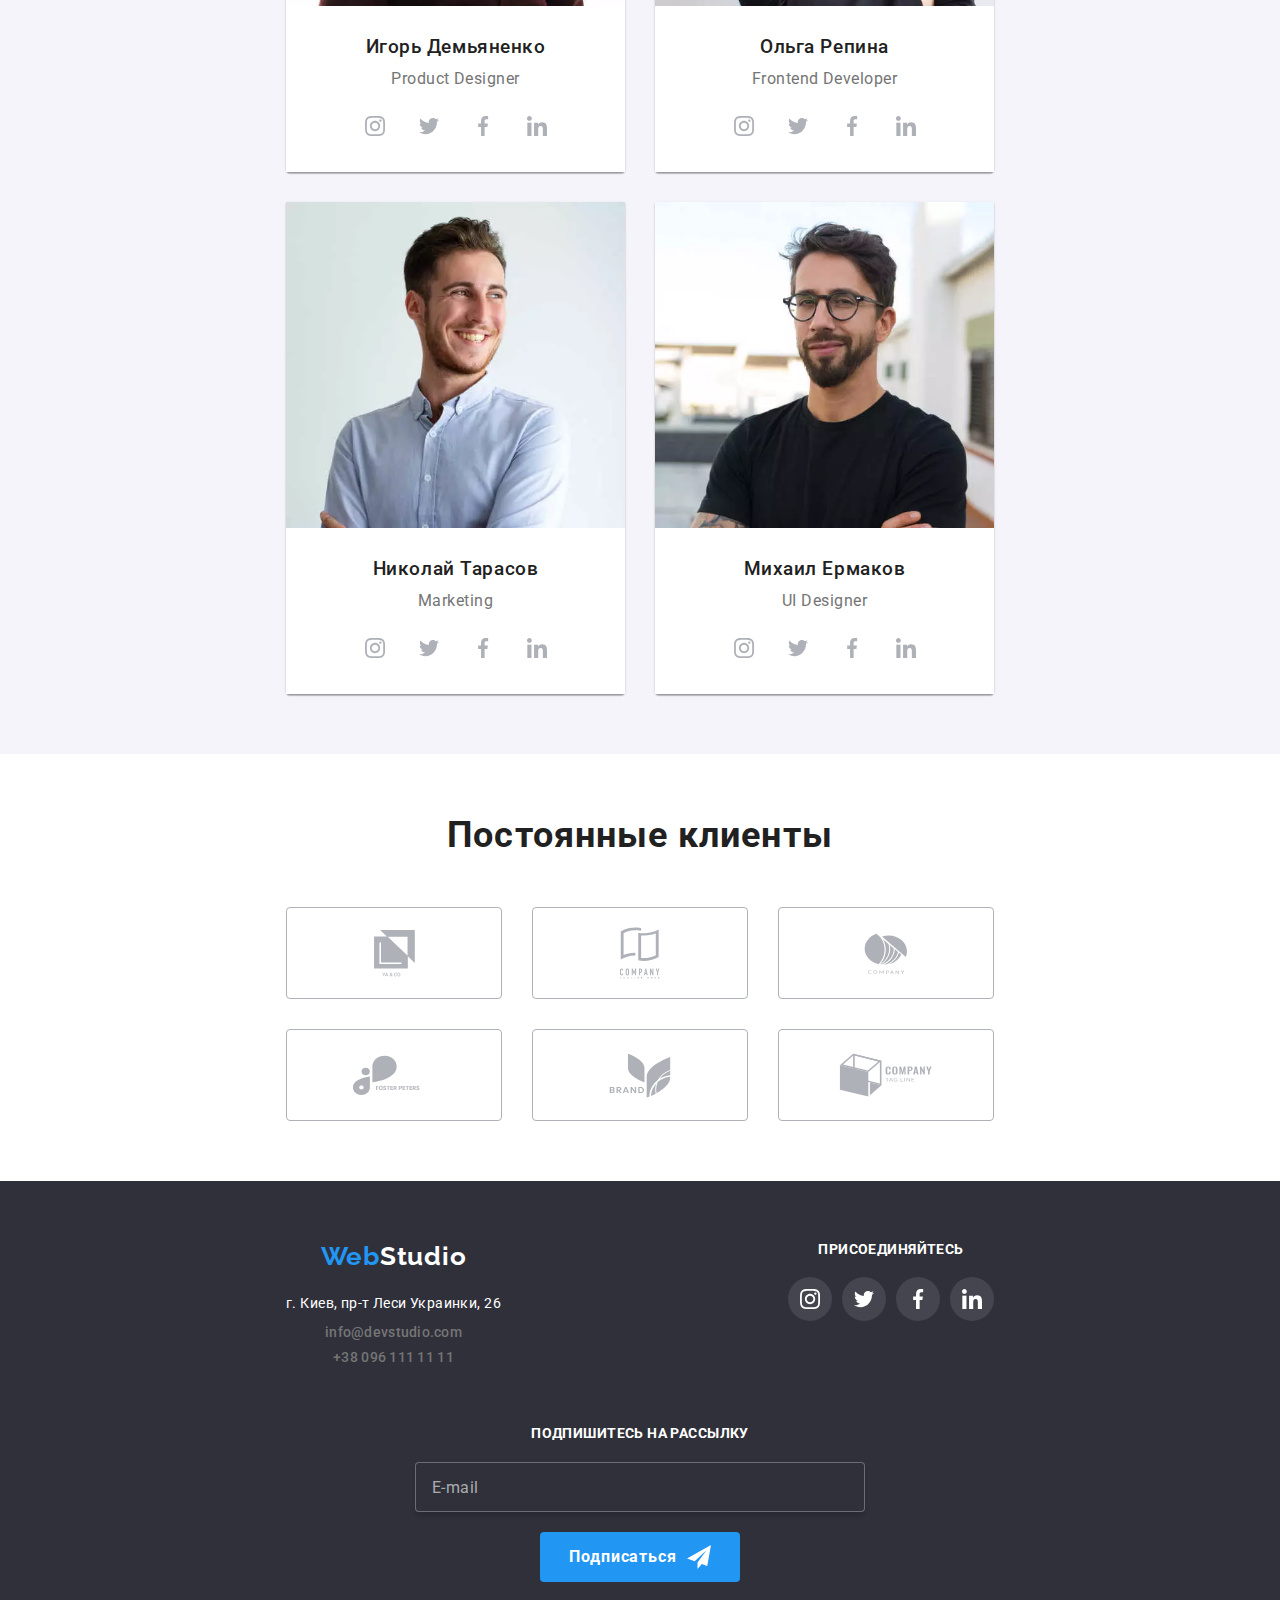
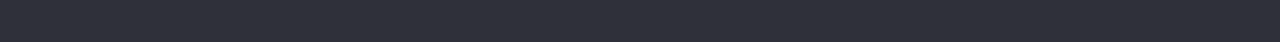
==== commit 4363b33e: "modal-mobile" ====
--- a/index.html
+++ b/index.html
@@ -18,7 +18,7 @@
         <div class="header__container">
             <a href="./index.html" class="logo logo--header">Web<span class="logo__element--black">Studio</span></a>
                     
-            <button type="button" class="header__button--burger" aria-expanded="false" aria-controls="menu-container" data-menu-button>
+            <button type="button" class="header__button--burger" aria-expanded="false" aria-label="menu-container" data-menu-button>
                 <svg  width="40" height="40">
                     <use class="header__icon header__icon--open" href="./images/symbol-defs.svg#icon-menu"></use>
                     <use class="header__icon header__icon--close" href="./images/symbol-defs.svg#icon-menu-close"></use>
--- a/css/main.css
+++ b/css/main.css
@@ -301,6 +301,7 @@
     z-index: 1000;
     top: 10px;
     right: 15px;
+    line-height: 0;
     display: -webkit-box;
     display: -ms-flexbox;
     display: flex;
@@ -344,7 +345,7 @@
   right: 15px;
 }
 
-.header__button--burger.is-open .body {
+.header__menu.is-open .body {
   overflow: hidden;
 }
 
@@ -373,7 +374,13 @@
 
 @media screen and (max-width: 767px) {
   .header__menu.is-open {
-    display: block;
+    display: -webkit-box;
+    display: -ms-flexbox;
+    display: flex;
+    -webkit-box-orient: vertical;
+    -webkit-box-direction: normal;
+        -ms-flex-direction: column;
+            flex-direction: column;
     position: fixed;
     top: 0;
     left: 0;
@@ -382,6 +389,7 @@
     opacity: 1;
     background-color: var(--primary-white-color);
     z-index: 100;
+    overflow-y: hidden;
     padding: 48px 40px;
   }
 }
@@ -397,14 +405,17 @@
     display: flex;
     margin-top: 64px;
     vertical-align: bottom;
+    -ms-flex-wrap: wrap;
+        flex-wrap: wrap;
   }
 }
 
 @media screen and (max-width: 767px) {
   .header__feedback {
-    position: absolute;
-    left: 40px;
-    bottom: 48px;
+    /*position: absolute;
+      left: 40px;
+      bottom: 48px;*/
+    margin-top: auto;
   }
 }
 
@@ -413,6 +424,7 @@
   display: -webkit-box;
   display: -ms-flexbox;
   display: flex;
+  margin-bottom: 10px;
 }
 
 .header__networks:not(:last-child) {
@@ -508,14 +520,15 @@
   }
 }
 
-@media screen and (min-width: 768px) {
-  .header__items:not(:last-child) .header__link--inf {
-    padding-bottom: 10px;
-  }
-}
-
 .header__link--inf:hover, .header__link--inf:focus {
   color: var(--accent-color);
+}
+
+@media screen and (max-width: 379px) {
+  .header__link--inf {
+    font-size: 8vw;
+    line-height: 1.17;
+  }
 }
 
 @media screen and (max-width: 767px) {
@@ -535,6 +548,7 @@
             align-items: center;
     font-size: 12px;
     line-height: 1.17;
+    padding-bottom: 10px;
   }
 }
 
@@ -884,8 +898,8 @@
   max-width: 480px;
   margin: 0 auto;
   padding: 118px 0;
-  background-image: -webkit-gradient(linear, left top, right top, from(rgba(47, 48, 58, 0.4)), to(rgba(47, 48, 58, 0.4))), url("../../images/hero_mobile.jpg");
-  background-image: linear-gradient(to right, rgba(47, 48, 58, 0.4), rgba(47, 48, 58, 0.4)), url("../../images/hero_mobile.jpg");
+  background-image: -webkit-gradient(linear, left top, right top, from(rgba(47, 48, 58, 0.4)), to(rgba(47, 48, 58, 0.4))), url("../images/hero_mobile.jpg");
+  background-image: linear-gradient(to right, rgba(47, 48, 58, 0.4), rgba(47, 48, 58, 0.4)), url("../images/hero_mobile.jpg");
   background-size: cover;
   background-repeat: no-repeat;
   background-position: center;
@@ -893,23 +907,23 @@
 
 @media (min-device-pixel-ratio: 2), (-webkit-min-device-pixel-ratio: 2), (min-resolution: 192dpi), (min-resolution: 2dppx) {
   .hero {
-    background-image: -webkit-gradient(linear, left top, right top, from(rgba(47, 48, 58, 0.4)), to(rgba(47, 48, 58, 0.4))), url("../../images/hero_mobile@2x.jpg");
-    background-image: linear-gradient(to right, rgba(47, 48, 58, 0.4), rgba(47, 48, 58, 0.4)), url("../../images/hero_mobile@2x.jpg");
+    background-image: -webkit-gradient(linear, left top, right top, from(rgba(47, 48, 58, 0.4)), to(rgba(47, 48, 58, 0.4))), url("../images/hero_mobile@2x.jpg");
+    background-image: linear-gradient(to right, rgba(47, 48, 58, 0.4), rgba(47, 48, 58, 0.4)), url("../images/hero_mobile@2x.jpg");
   }
 }
 
 @media screen and (min-width: 767px) {
   .hero {
     max-width: 768px;
-    background-image: -webkit-gradient(linear, left top, right top, from(rgba(47, 48, 58, 0.4)), to(rgba(47, 48, 58, 0.4))), url("../../images/hero_tablet.jpg");
-    background-image: linear-gradient(to right, rgba(47, 48, 58, 0.4), rgba(47, 48, 58, 0.4)), url("../../images/hero_tablet.jpg");
+    background-image: -webkit-gradient(linear, left top, right top, from(rgba(47, 48, 58, 0.4)), to(rgba(47, 48, 58, 0.4))), url("../images/hero_tablet.jpg");
+    background-image: linear-gradient(to right, rgba(47, 48, 58, 0.4), rgba(47, 48, 58, 0.4)), url("../images/hero_tablet.jpg");
   }
 }
 
 @media screen and (min-width: 767px) and (min-device-pixel-ratio: 2), screen and (min-width: 767px) and (-webkit-min-device-pixel-ratio: 2), screen and (min-width: 767px) and (min-resolution: 192dpi), screen and (min-width: 767px) and (min-resolution: 2dppx) {
   .hero {
-    background-image: -webkit-gradient(linear, left top, right top, from(rgba(47, 48, 58, 0.4)), to(rgba(47, 48, 58, 0.4))), url("../../images/hero_tablet@2x.jpg");
-    background-image: linear-gradient(to right, rgba(47, 48, 58, 0.4), rgba(47, 48, 58, 0.4)), url("../../images/hero_tablet@2x.jpg");
+    background-image: -webkit-gradient(linear, left top, right top, from(rgba(47, 48, 58, 0.4)), to(rgba(47, 48, 58, 0.4))), url("../images/hero_tablet@2x.jpg");
+    background-image: linear-gradient(to right, rgba(47, 48, 58, 0.4), rgba(47, 48, 58, 0.4)), url("../images/hero_tablet@2x.jpg");
   }
 }
 
@@ -917,15 +931,15 @@
   .hero {
     padding: 200px 0;
     max-width: 1600px;
-    background-image: -webkit-gradient(linear, left top, right top, from(rgba(47, 48, 58, 0.4)), to(rgba(47, 48, 58, 0.4))), url("../../images/hero.jpg");
-    background-image: linear-gradient(to right, rgba(47, 48, 58, 0.4), rgba(47, 48, 58, 0.4)), url("../../images/hero.jpg");
+    background-image: -webkit-gradient(linear, left top, right top, from(rgba(47, 48, 58, 0.4)), to(rgba(47, 48, 58, 0.4))), url("../images/hero.jpg");
+    background-image: linear-gradient(to right, rgba(47, 48, 58, 0.4), rgba(47, 48, 58, 0.4)), url("../images/hero.jpg");
   }
 }
 
 @media screen and (min-width: 1599px) and (min-device-pixel-ratio: 2), screen and (min-width: 1599px) and (-webkit-min-device-pixel-ratio: 2), screen and (min-width: 1599px) and (min-resolution: 192dpi), screen and (min-width: 1599px) and (min-resolution: 2dppx) {
   .hero {
-    background-image: -webkit-gradient(linear, left top, right top, from(rgba(47, 48, 58, 0.4)), to(rgba(47, 48, 58, 0.4))), url("../../images/hero@2x.jpg");
-    background-image: linear-gradient(to right, rgba(47, 48, 58, 0.4), rgba(47, 48, 58, 0.4)), url("../../images/hero@2x.jpg");
+    background-image: -webkit-gradient(linear, left top, right top, from(rgba(47, 48, 58, 0.4)), to(rgba(47, 48, 58, 0.4))), url("../images/hero@2x.jpg");
+    background-image: linear-gradient(to right, rgba(47, 48, 58, 0.4), rgba(47, 48, 58, 0.4)), url("../images/hero@2x.jpg");
   }
 }
 
@@ -1002,8 +1016,6 @@
   left: 50%;
   -webkit-transform: translate(-50%, -50%) scale(1);
           transform: translate(-50%, -50%) scale(1);
-  min-width: 450px;
-  min-height: 609px;
   padding: 40px;
   background: var(--primary-white-color);
   -webkit-box-shadow: 0px 1px 3px rgba(0, 0, 0, 0.12), 0px 1px 1px rgba(0, 0, 0, 0.14), 0px 2px 1px rgba(0, 0, 0, 0.2);
@@ -1014,12 +1026,23 @@
   transition: transform 250ms cubic-bezier(0.4, 0, 0.2, 1);
   transition: transform 250ms cubic-bezier(0.4, 0, 0.2, 1), -webkit-transform 250ms cubic-bezier(0.4, 0, 0.2, 1);
   z-index: 2100;
-}
-
-@media screen and (min-width: 1100px) {
+  /*@media screen and (min-width: 1100px) {
+      width: 528px;
+      min-height: 581px;
+    }*/
+}
+
+@media screen and (max-width: 479px) {
   .modal__content {
-    min-width: 528px;
-    min-height: 581px;
+    padding: 20px;
+    width: 310px;
+  }
+}
+
+@media screen and (min-width: 480px) and (max-width: 1599px) {
+  .modal__content {
+    padding: 35px;
+    width: 450px;
   }
 }
 
@@ -1027,6 +1050,7 @@
   position: absolute;
   right: 8px;
   top: 8px;
+  line-height: 0;
   display: -webkit-box;
   display: -ms-flexbox;
   display: flex;
@@ -1065,6 +1089,12 @@
   padding: 0 20px;
 }
 
+@media screen and (max-width: 479px) {
+  .modal__title {
+    font-size: 16px;
+  }
+}
+
 .form {
   display: -webkit-box;
   display: -ms-flexbox;
@@ -1085,6 +1115,12 @@
 
 .form__elements:not(:last-child) {
   margin-bottom: 28px;
+}
+
+@media screen and (max-width: 479px) {
+  .form__elements:not(:last-child) {
+    margin-bottom: 20px;
+  }
 }
 
 .form__input:not(:placeholder-shown) + .form__label {
@@ -1190,6 +1226,13 @@
   margin-bottom: 30px;
 }
 
+@media screen and (max-width: 479px) {
+  .form__checkbox--label {
+    font-size: 9px;
+    letter-spacing: 0.02em;
+  }
+}
+
 @media screen and (min-width: 1600px) {
   .form__checkbox--label {
     font-size: 14px;
@@ -1205,6 +1248,14 @@
           text-decoration-line: underline;
   color: var(--accent-color);
   margin-left: 3px;
+}
+
+@media screen and (max-width: 479px) {
+  .form__link {
+    margin-left: 1px;
+    font-size: 8px;
+    letter-spacing: 0.02em;
+  }
 }
 
 @media screen and (min-width: 1600px) {
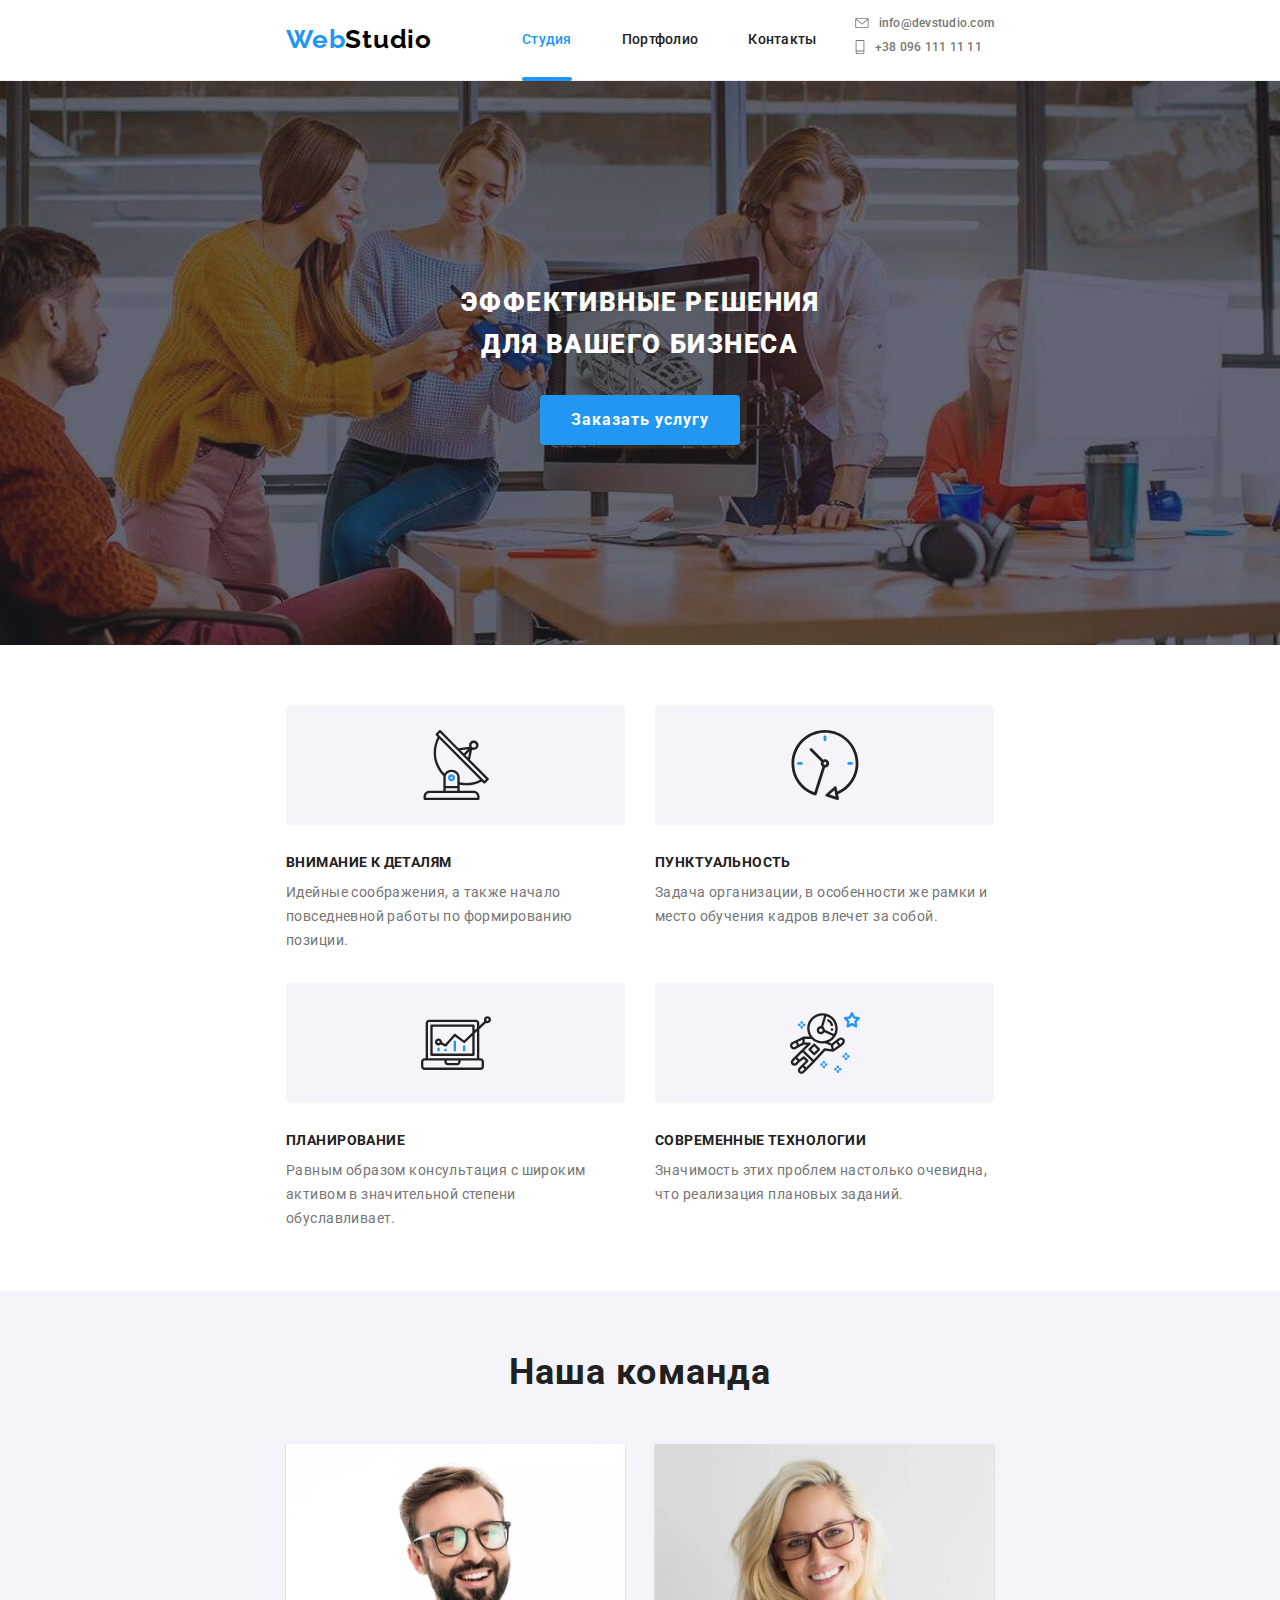
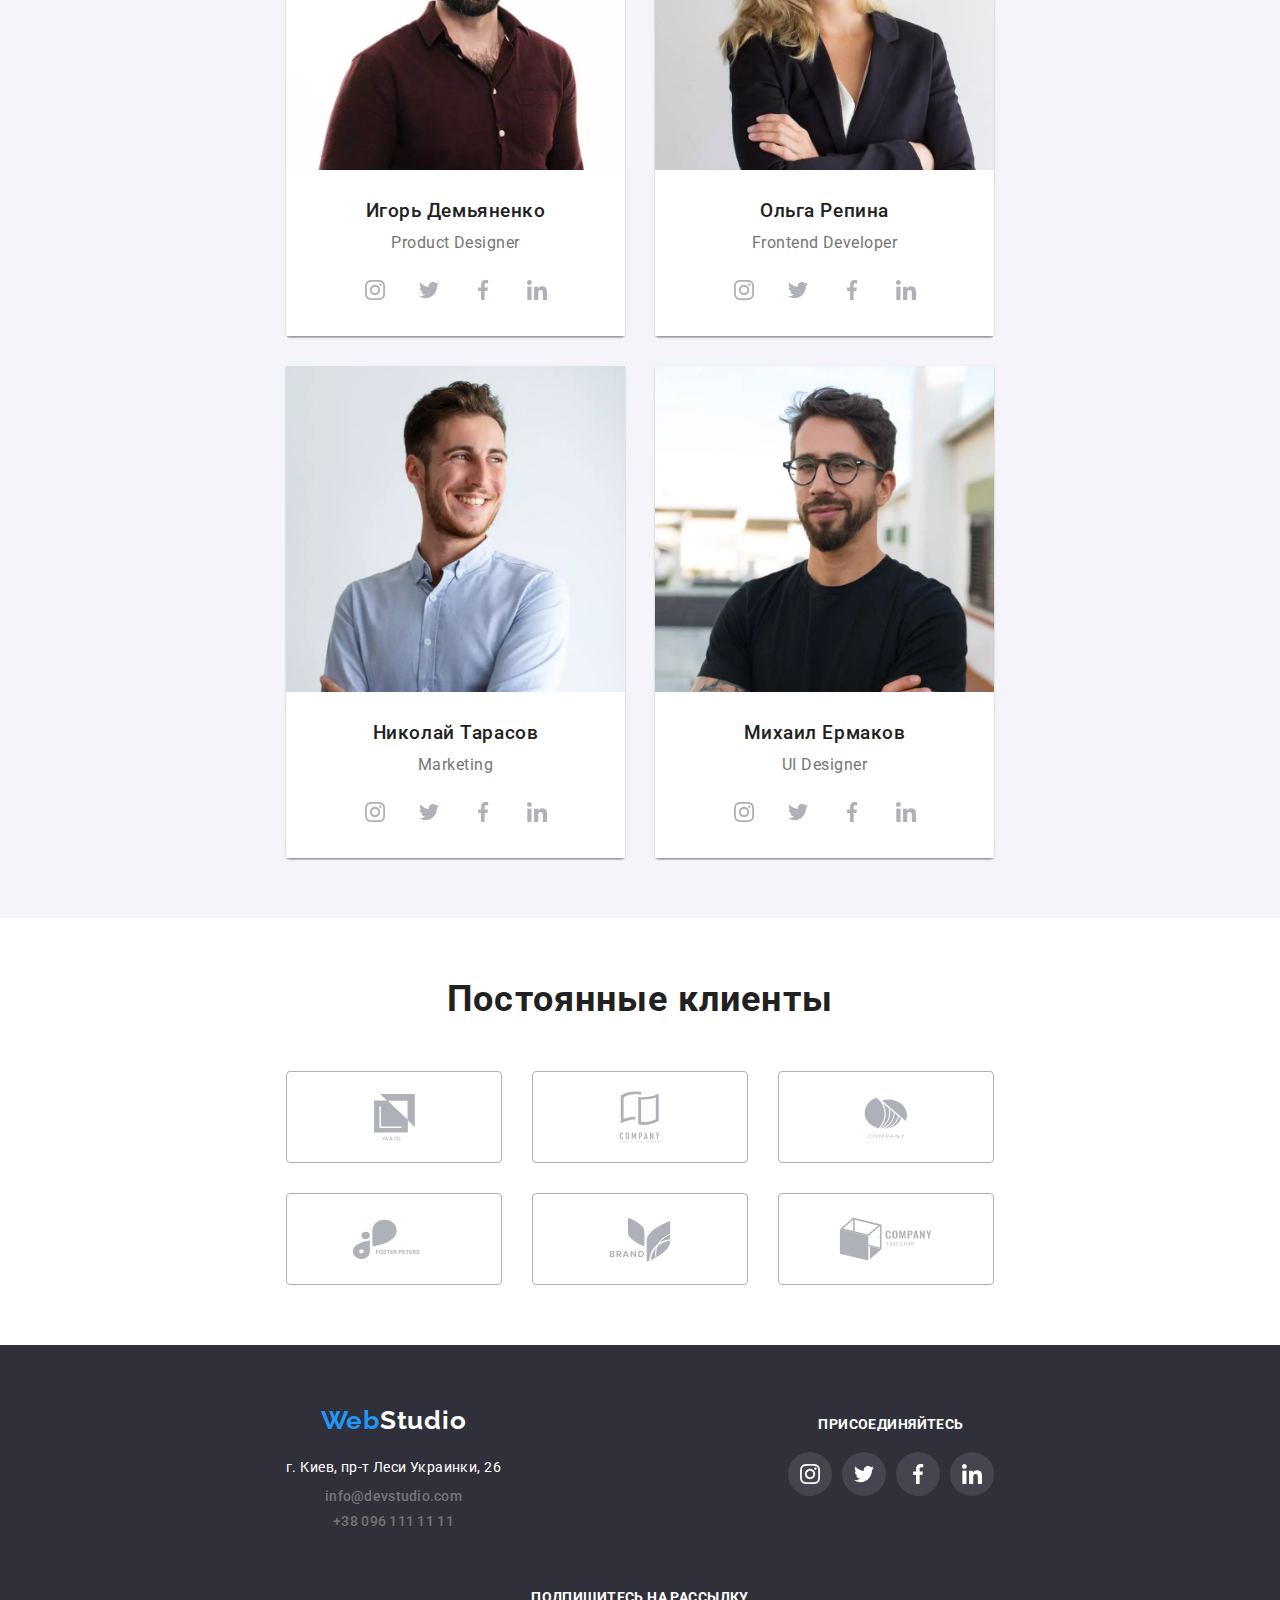
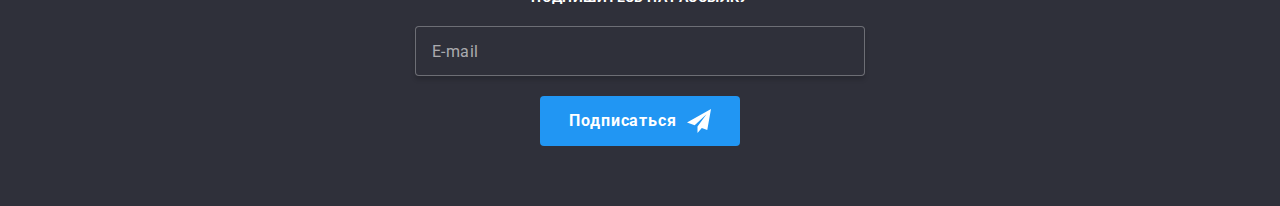
==== commit 9680a245: "fixed" ====
--- a/index.html
+++ b/index.html
@@ -196,16 +196,19 @@
                 <ul class="specialization__list list">
                     <li class="specialization__item">
                         <!--<img src="./images/1.jpg" alt="Работа над кодом" width="370" class="specialization__img">-->
+                     
                         <picture>
-                            <source srcset="
-                                  ./images/1.webp 320w,
-                                   ./images/1_2x.webp 640w                                  
-                                " type="image/webp" />
-                        
-                            <img srcset="
-                                  ./images/1.jpg 320w,
-                                  ./images/1@2x.jpg 640w,                                 
-                                " src="./images/1.jpg" alt="Работа над кодом" width="370" class="specialization__img"/>
+                        
+                            <source media="(max-width: 767px)" srcset="./images/1.webp  1x,  ./images/1_2x.webp 2x" type="image/webp">
+                            <source media="(max-width: 767px)" srcset="./images/1.jpg 1x, ./images/1@2x.jpg  2x">
+                        
+                            <source media="(max-width: 1199px)" srcset="./images/1.webp  1x,  ./images/1_2x.webp 2x" type="image/webp">
+                            <source media="(max-width: 1199px)" srcset="./images/1.jpg 1x, ./images/1@2x.jpg  2x">
+                        
+                            <source media="(min-width: 1200px)" srcset="./images/1.webp  1x,  ./images/1_2x.webp 2x" type="image/webp">
+                            <source media="(min-width: 1200px)" srcset="./images/1.jpg 1x,  ./images/1@2x.jpg  2x">
+                        
+                            <img src="./images/1.jpg" alt="Работа над кодом" width="370" class="specialization__img" />
                         </picture>
                         <div class="specialization__content">
                             <p class="specialization__text">Десктопные приложения</p>
@@ -213,17 +216,20 @@
                     </li>
                     <li class="specialization__item">
                         <!--<img src="./images/2.jpg" alt="Работа над макетом" width="370" class="specialization__img">-->
+                     
+
                         <picture>
-                            <source srcset="
-                                ./images/2.webp 320w,
-                                ./images/2_2x.webp 640w                                  
-                                " type="image/webp" />
-                        
-                            <img srcset="
-                                ./images/2.jpg 320w,
-                                 ./images/2@2x.jpg 640w,                                 
-                                " src="./images/2.jpg" alt="Работа над макетом" width="370"
-                                class="specialization__img" />
+                        
+                            <source media="(max-width: 767px)" srcset="./images/2.webp  1x,  ./images/2_2x.webp 2x" type="image/webp">
+                            <source media="(max-width: 767px)" srcset="./images/2.jpg 1x, ./images/2@2x.jpg  2x">
+                        
+                            <source media="(max-width: 1199px)" srcset="./images/2.webp  1x,  ./images/2_2x.webp 2x" type="image/webp">
+                            <source media="(max-width: 1199px)" srcset="./images/2.jpg 1x, ./images/2@2x.jpg  2x">
+                        
+                            <source media="(min-width: 1200px)" srcset="./images/2.webp  1x,  ./images/2_2x.webp 2x" type="image/webp">
+                            <source media="(min-width: 1200px)" srcset="./images/2.jpg 1x,  ./images/2@2x.jpg  2x">
+                        
+                            <img src="./images/2.jpg" alt="Работа над макетом" width="370" class="specialization__img" />
                         </picture>
                         <div class="specialization__content">
                             <p class="specialization__text">Мобильные приложения</p>
@@ -231,17 +237,19 @@
                     </li>
                     <li class="specialization__item">
                         <!--<img src="./images/3.jpg" alt="Работа над цветом" width="370" class="specialization__img">-->
+                      
                         <picture>
-                            <source srcset="
-                                ./images/3.webp 320w,
-                                ./images/3_2x.webp 640w                                  
-                                " type="image/webp" />
-                        
-                            <img srcset="
-                                 ./images/3.jpg 320w,
-                                 ./images/3@2x.jpg 640w,                                 
-                                 " src="./images/3.jpg" alt="Работа над цветом" width="370"
-                                class="specialization__img" />
+                        
+                            <source media="(max-width: 767px)" srcset="./images/3.webp  1x,  ./images/3_2x.webp 2x" type="image/webp">
+                            <source media="(max-width: 767px)" srcset="./images/3.jpg 1x, ./images/3@2x.jpg  2x">
+                        
+                            <source media="(max-width: 1199px)" srcset="./images/3.webp  1x,  ./images/3_2x.webp 2x" type="image/webp">
+                            <source media="(max-width: 1199px)" srcset="./images/3.jpg 1x, ./images/3@2x.jpg  2x">
+                        
+                            <source media="(min-width: 1200px)" srcset="./images/3.webp  1x,  ./images/3_2x.webp 2x" type="image/webp">
+                            <source media="(min-width: 1200px)" srcset="./images/3.jpg 1x,  ./images/3@2x.jpg  2x">
+                        
+                            <img src="./images/3.jpg" alt="Работа над цветом" width="370" class="specialization__img" />
                         </picture>
                         <div class="specialization__content">
                             <p class="specialization__text">Дизайнерские решения</p>
@@ -258,17 +266,21 @@
                 <ul class = "employees__list list">
                     <li class="employees__item">
                         <!--<img src="./images/p1.jpg" alt="Игорь Демьяненко" width="270" height="260" class="employees__img">-->
+                    
                         <picture>
-                            <source srcset="
-                                  ./images/p1.webp 320w,
-                                  ./images/p1_2x.webp 640w
-                                " type="image/webp" />
-                        
-                            <img srcset="
-                                  ./images/p1.jpg 320w,
-                                  ./images/p1@2x.jpg 640w
-                                " src="./images/p1.jpg" alt="Игорь Демьяненко" sizes="(min-width: 1600px) 25vw, (min-width: 768px) 50vw,  100vw" class="employees__img"/>
+                        
+                            <source media="(max-width: 767px)" srcset="./images/p1.webp  1x,  ./images/p1_2x.webp 2x" type="image/webp">
+                            <source media="(max-width: 767px)" srcset="./images/p1.jpg 1x, ./images/p1@2x.jpg  2x">
+                        
+                            <source media="(max-width: 1199px)" srcset="./images/p1.webp  1x,  ./images/p1_2x.webp 2x" type="image/webp">
+                            <source media="(max-width: 1199px)" srcset="./images/p1.jpg 1x, ./images/p1@2x.jpg  2x">
+                        
+                            <source media="(min-width: 1200px)" srcset="./images/p1.webp  1x,  ./images/p1_2x.webp 2x" type="image/webp">
+                            <source media="(min-width: 1200px)" srcset="./images/p1.jpg 1x,  ./images/p1@2x.jpg  2x">
+                        
+                            <img src="./images/p1.jpg" alt="Игорь Демьяненко" width="370" class="employees__img" />
                         </picture>
+
                         <div class="employees__content">
                             <h3 class="employees__name">Игорь Демьяненко</h3>
                             <p class="employees__position">Product Designer</p>
@@ -306,18 +318,20 @@
                     </li>
                     <li class="employees__item">
                         <!--<img src="./images/p2.jpg" alt="Ольга Репина" width="270" height="260" class="employees__img">-->
-                        <picture>
-                            <source srcset="
-                                   ./images/p2.webp 320w,
-                                   ./images/p2@2x.webp 640w
-                                 " type="image/webp" />
-                        
-                            <img srcset="
-                                   ./images/p2.jpg 320w,
-                                   ./images/p2@2x.jpg 640w
-                                 " src="./images/p1.jpg" alt="Ольга Репина"
-                                sizes="(min-width: 1600px) 25vw, (min-width: 768px) 50vw,  100vw" class="employees__img" />
-                        </picture>
+                     
+                            <picture>
+                            
+                                <source media="(max-width: 767px)" srcset="./images/p2.webp  1x,  ./images/p2@2x.webp 2x" type="image/webp">
+                                <source media="(max-width: 767px)" srcset="./images/p2.jpg 1x, ./images/p2@2x.jpg  2x">
+                            
+                                <source media="(max-width: 1199px)" srcset="./images/p2.webp  1x,  ./images/p2@2x.webp 2x" type="image/webp">
+                                <source media="(max-width: 1199px)" srcset="./images/p2.jpg 1x, ./images/p2@2x.jpg  2x">
+                            
+                                <source media="(min-width: 1200px)" srcset="./images/p2.webp  1x,  ./images/p2@2x.webp 2x" type="image/webp">
+                                <source media="(min-width: 1200px)" srcset="./images/p2.jpg 1x,  ./images/p2@2x.jpg  2x">
+                            
+                                <img src="./images/p2.jpg" alt="Ольга Репина" width="370" class="employees__img" />
+                            </picture>
                         <div class="employees__content">
                             <h3 class="employees__name">Ольга Репина</h3>
                             <p class="employees__position">Frontend Developer</p>
@@ -357,17 +371,19 @@
                         <!--<img src="./images/p3.jpg" alt="Николай Тарасов" width="270" height="260" class="employees__img">-->
 
                         <picture>
-                            <source srcset="
-                                  ./images/p3.webp 320w,
-                                  ./images/p3@2x.webp 640w
-                                " type="image/webp" />
-                        
-                            <img srcset="
-                                  ./images/p3.jpg 320w,
-                                  ./images/p3@2x.jpg 640w
-                                " src="./images/p1.jpg" alt="Николай Тарасов"
-                                sizes="(min-width: 1600px) 25vw, (min-width: 768px) 50vw,  100vw" class="employees__img" />
+                        
+                            <source media="(max-width: 767px)" srcset="./images/p3.webp  1x,  ./images/p3@2x.webp 2x" type="image/webp">
+                            <source media="(max-width: 767px)" srcset="./images/p3.jpg 1x, ./images/p3@2x.jpg  2x">
+                        
+                            <source media="(max-width: 1199px)" srcset="./images/p3.webp  1x,  ./images/p3@2x.webp 2x" type="image/webp">
+                            <source media="(max-width: 1199px)" srcset="./images/p3.jpg 1x, ./images/p3@2x.jpg  2x">
+                        
+                            <source media="(min-width: 1200px)" srcset="./images/p3.webp  1x,  ./images/p3@2x.webp 2x" type="image/webp">
+                            <source media="(min-width: 1200px)" srcset="./images/p3.jpg 1x,  ./images/p3@2x.jpg  2x">
+                        
+                            <img src="./images/p3.jpg" alt="Николай Тарасов" width="370" class="employees__img" />
                         </picture>
+
                         <div class="employees__content">
                             <h3 class="employees__name">Николай Тарасов</h3>
                             <p class="employees__position">Marketing</p>
@@ -405,17 +421,19 @@
                     </li>
                     <li class="employees__item">
                         <!--<img src="./images/p4.jpg" alt="Михаил Ермаков" width="270" height="260" class="employees__img">-->
+                       
                         <picture>
-                            <source srcset="
-                               ./images/p4.webp 320w,
-                               ./images/p4@2x.webp 640w
-                             " type="image/webp" />
-                        
-                            <img srcset="
-                               ./images/p4.jpg 320w,
-                               ./images/p4@2x.jpg 640w
-                             " src="./images/p1.jpg" alt="Михаил Ермаков"
-                                sizes="(min-width: 1600px) 25vw, (min-width: 768px) 50vw,  100vw" class="employees__img" />
+                        
+                            <source media="(max-width: 767px)" srcset="./images/p4.webp  1x,  ./images/p4@2x.webp 2x" type="image/webp">
+                            <source media="(max-width: 767px)" srcset="./images/p4.jpg 1x, ./images/p4@2x.jpg  2x">
+                        
+                            <source media="(max-width: 1199px)" srcset="./images/p4.webp  1x,  ./images/p4@2x.webp 2x" type="image/webp">
+                            <source media="(max-width: 1199px)" srcset="./images/p4.jpg 1x, ./images/p4@2x.jpg  2x">
+                        
+                            <source media="(min-width: 1200px)" srcset="./images/p4.webp  1x,  ./images/p4@2x.webp 2x" type="image/webp">
+                            <source media="(min-width: 1200px)" srcset="./images/p4.jpg 1x,  ./images/p4@2x.jpg  2x">
+                        
+                            <img src="./images/p4.jpg" alt="Михаил Ермаков" width="370" class="employees__img" />
                         </picture>
                         <div class="employees__content">
                             <h3 class="employees__name">Михаил Ермаков</h3>
--- a/css/main.css
+++ b/css/main.css
@@ -345,15 +345,13 @@
   right: 15px;
 }
 
-.header__menu.is-open .body {
-  overflow: hidden;
-}
-
 @media screen and (max-width: 767px) {
   .header__menu {
     display: none;
-    -webkit-transition: opacity 250ms cubic-bezier(0.4, 0, 0.2, 1);
-    transition: opacity 250ms cubic-bezier(0.4, 0, 0.2, 1);
+    -webkit-transition: opacity 250ms cubic-bezier(0.4, 0, 0.2, 1), -webkit-transform 250ms cubic-bezier(0.4, 0, 0.2, 1);
+    transition: opacity 250ms cubic-bezier(0.4, 0, 0.2, 1), -webkit-transform 250ms cubic-bezier(0.4, 0, 0.2, 1);
+    transition: opacity 250ms cubic-bezier(0.4, 0, 0.2, 1), transform 250ms cubic-bezier(0.4, 0, 0.2, 1);
+    transition: opacity 250ms cubic-bezier(0.4, 0, 0.2, 1), transform 250ms cubic-bezier(0.4, 0, 0.2, 1), -webkit-transform 250ms cubic-bezier(0.4, 0, 0.2, 1);
   }
 }
 
@@ -386,10 +384,16 @@
     left: 0;
     right: 0;
     bottom: 0;
-    opacity: 1;
+    -webkit-animation-name: Menu-opacity;
+            animation-name: Menu-opacity;
+    -webkit-animation-duration: 250ms;
+            animation-duration: 250ms;
     background-color: var(--primary-white-color);
     z-index: 100;
     overflow-y: hidden;
+    opacity: 1;
+    -webkit-transition: opacity 250ms cubic-bezier(0.4, 0, 0.2, 1);
+    transition: opacity 250ms cubic-bezier(0.4, 0, 0.2, 1);
     padding: 48px 40px;
   }
 }
@@ -555,6 +559,30 @@
 @media screen and (min-width: 1600px) {
   .header__link--inf {
     padding: 32px 0;
+  }
+}
+
+@-webkit-keyframes Menu-opacity {
+  0% {
+    opacity: 0;
+  }
+  50% {
+    opacity: 50%;
+  }
+  100% {
+    opacity: 100%;
+  }
+}
+
+@keyframes Menu-opacity {
+  0% {
+    opacity: 0;
+  }
+  50% {
+    opacity: 50%;
+  }
+  100% {
+    opacity: 100%;
   }
 }
 
@@ -637,11 +665,14 @@
   }
 }
 
-@media screen and (max-width: 1599px) {
+@media screen and (min-width: 768px) and (max-width: 1599px) {
   .footer__group {
     -webkit-box-pack: justify;
         -ms-flex-pack: justify;
             justify-content: space-between;
+    -webkit-box-align: baseline;
+        -ms-flex-align: baseline;
+            align-items: baseline;
   }
 }
 
@@ -679,9 +710,10 @@
 
 @media screen and (min-width: 1600px) {
   .footer__content--left {
-    -ms-grid-column-align: end;
-        justify-self: end;
     margin-left: auto;
+    -ms-flex-item-align: self-start;
+        -ms-grid-row-align: self-start;
+        align-self: self-start;
   }
 }
 
@@ -912,7 +944,7 @@
   }
 }
 
-@media screen and (min-width: 767px) {
+@media screen and (min-width: 481px) {
   .hero {
     max-width: 768px;
     background-image: -webkit-gradient(linear, left top, right top, from(rgba(47, 48, 58, 0.4)), to(rgba(47, 48, 58, 0.4))), url("../images/hero_tablet.jpg");
@@ -920,14 +952,14 @@
   }
 }
 
-@media screen and (min-width: 767px) and (min-device-pixel-ratio: 2), screen and (min-width: 767px) and (-webkit-min-device-pixel-ratio: 2), screen and (min-width: 767px) and (min-resolution: 192dpi), screen and (min-width: 767px) and (min-resolution: 2dppx) {
+@media screen and (min-width: 481px) and (min-device-pixel-ratio: 2), screen and (min-width: 481px) and (-webkit-min-device-pixel-ratio: 2), screen and (min-width: 481px) and (min-resolution: 192dpi), screen and (min-width: 481px) and (min-resolution: 2dppx) {
   .hero {
     background-image: -webkit-gradient(linear, left top, right top, from(rgba(47, 48, 58, 0.4)), to(rgba(47, 48, 58, 0.4))), url("../images/hero_tablet@2x.jpg");
     background-image: linear-gradient(to right, rgba(47, 48, 58, 0.4), rgba(47, 48, 58, 0.4)), url("../images/hero_tablet@2x.jpg");
   }
 }
 
-@media screen and (min-width: 1599px) {
+@media screen and (min-width: 769px) {
   .hero {
     padding: 200px 0;
     max-width: 1600px;
@@ -936,7 +968,7 @@
   }
 }
 
-@media screen and (min-width: 1599px) and (min-device-pixel-ratio: 2), screen and (min-width: 1599px) and (-webkit-min-device-pixel-ratio: 2), screen and (min-width: 1599px) and (min-resolution: 192dpi), screen and (min-width: 1599px) and (min-resolution: 2dppx) {
+@media screen and (min-width: 769px) and (min-device-pixel-ratio: 2), screen and (min-width: 769px) and (-webkit-min-device-pixel-ratio: 2), screen and (min-width: 769px) and (min-resolution: 192dpi), screen and (min-width: 769px) and (min-resolution: 2dppx) {
   .hero {
     background-image: -webkit-gradient(linear, left top, right top, from(rgba(47, 48, 58, 0.4)), to(rgba(47, 48, 58, 0.4))), url("../images/hero@2x.jpg");
     background-image: linear-gradient(to right, rgba(47, 48, 58, 0.4), rgba(47, 48, 58, 0.4)), url("../images/hero@2x.jpg");
